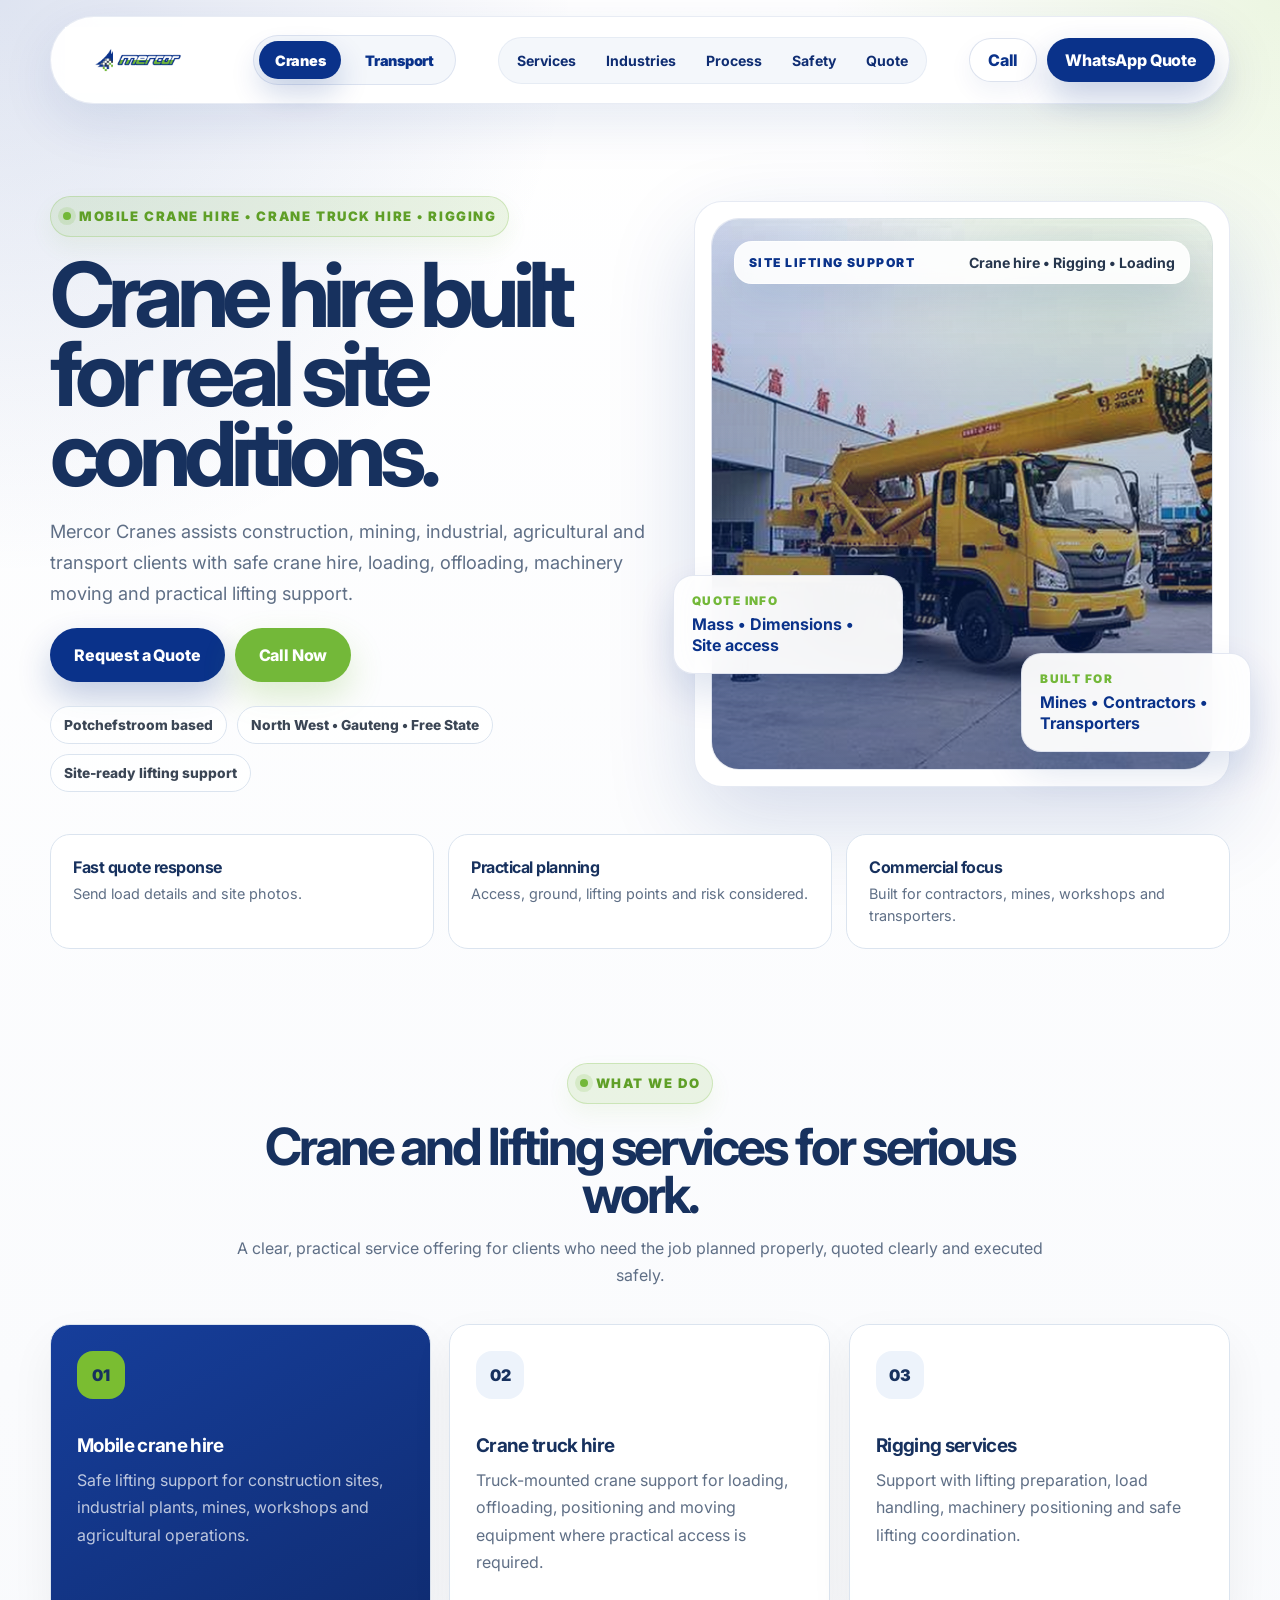
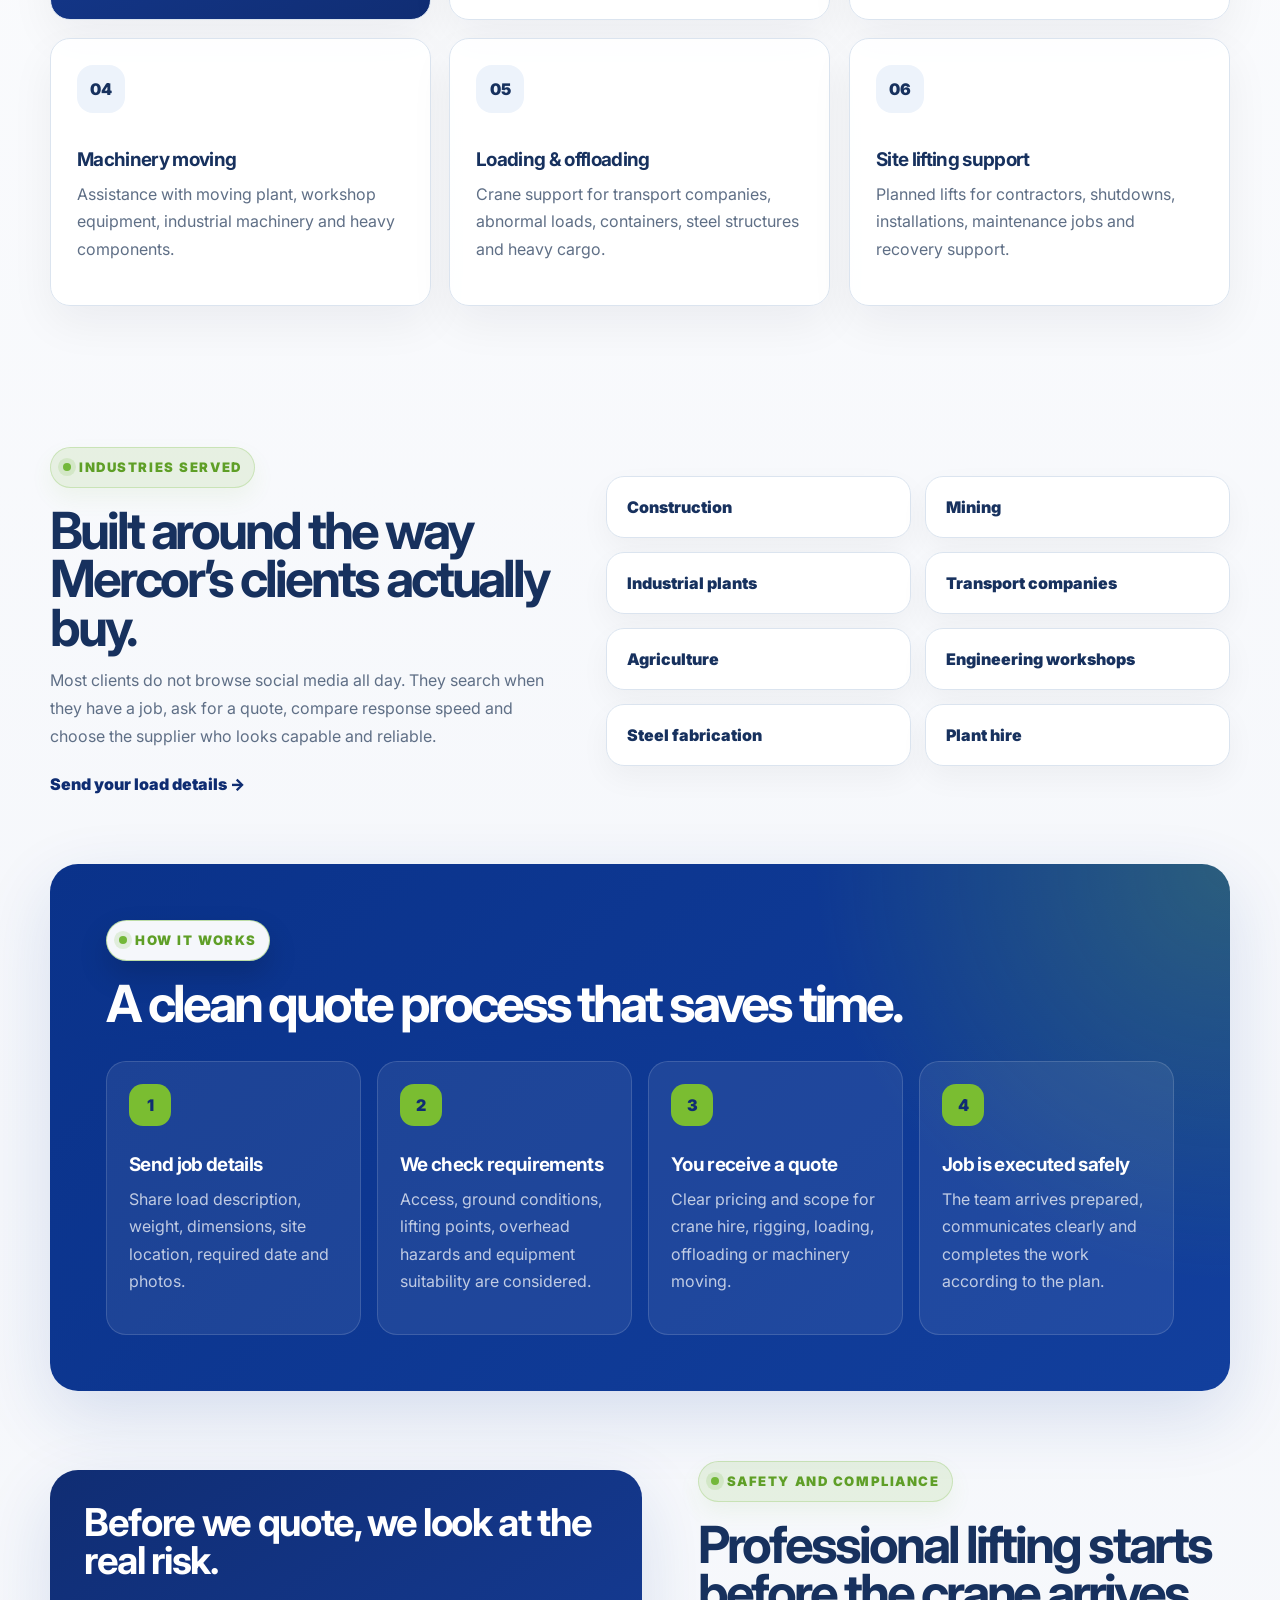
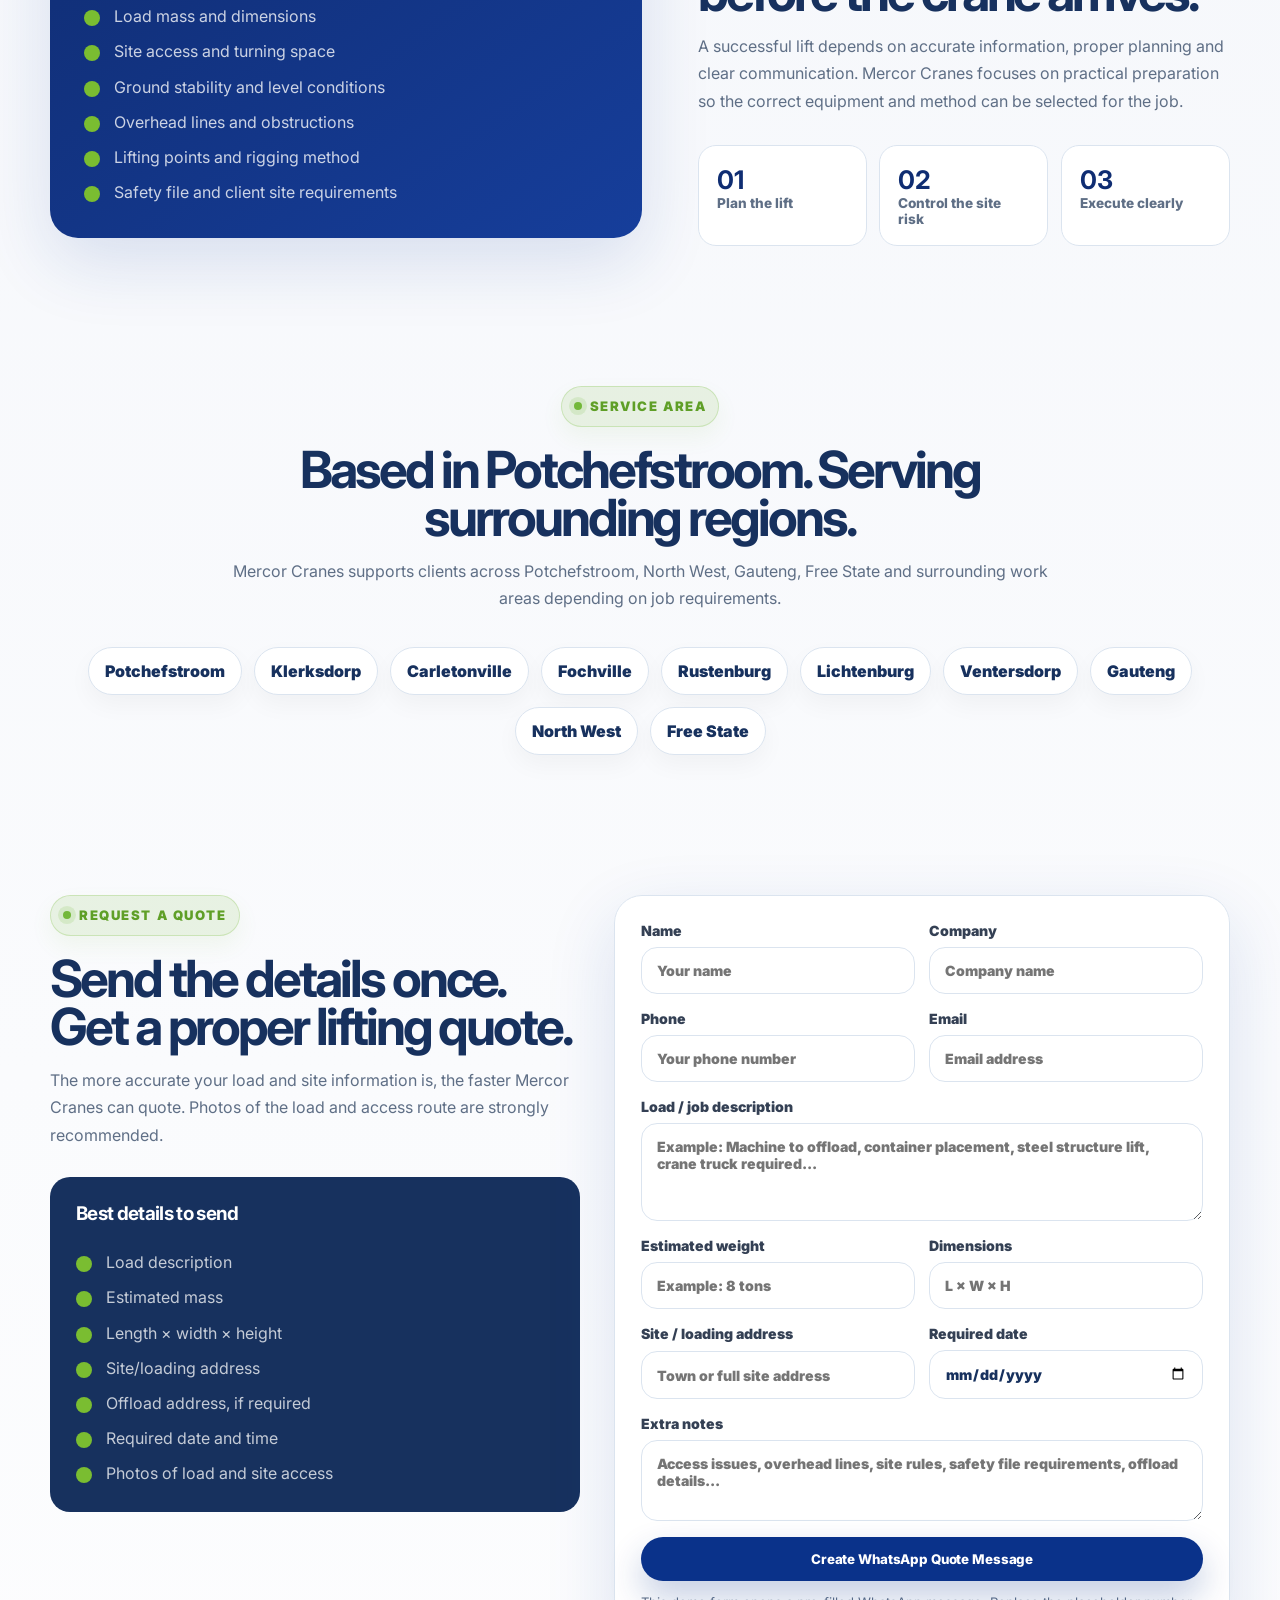
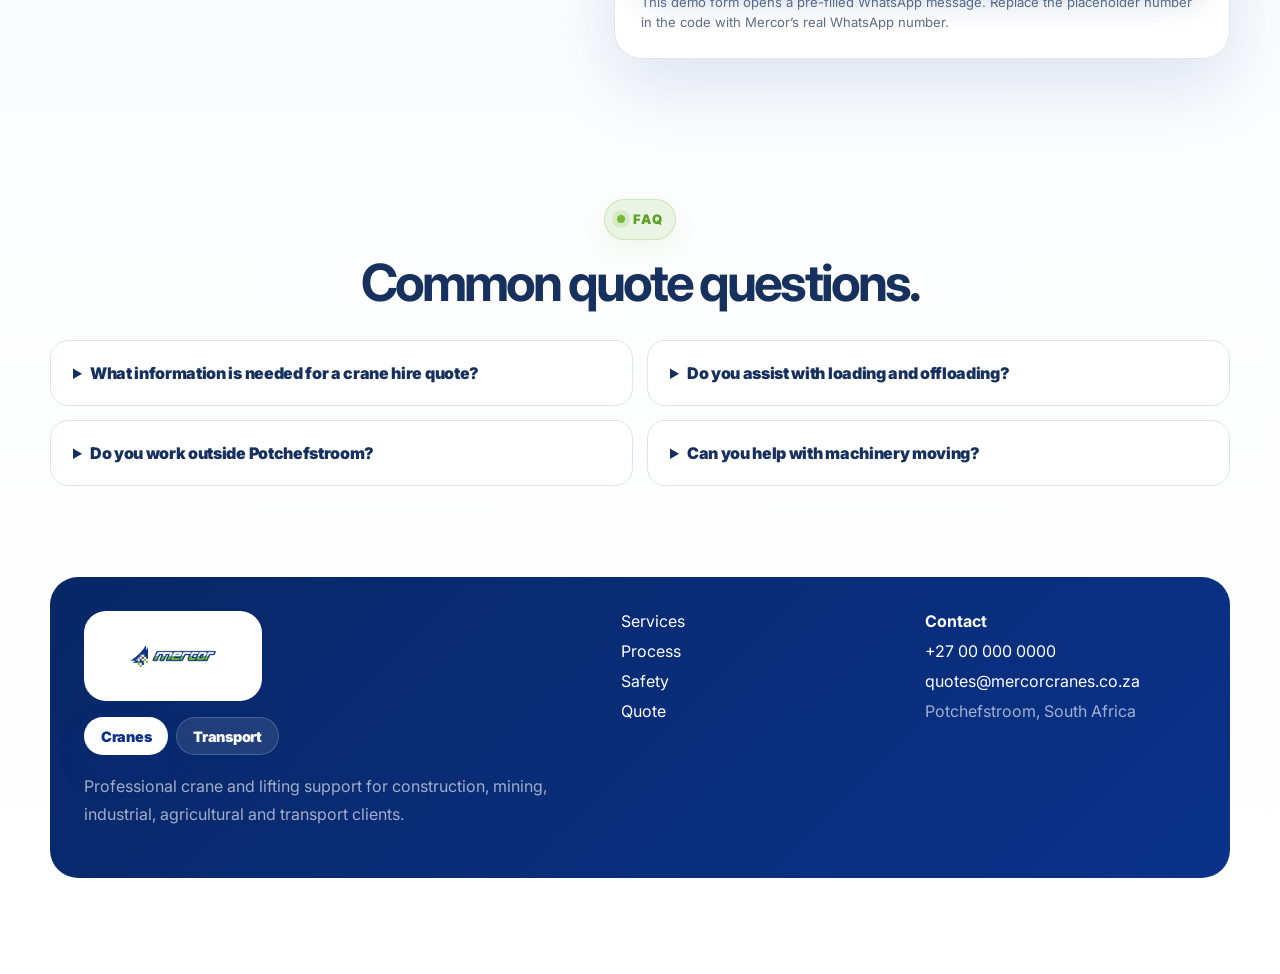
==== index.html @ 85a65c0a "Add files via upload" ====
<!DOCTYPE html>
<html lang="en">
<head>
  <meta charset="UTF-8" />
  <meta name="viewport" content="width=device-width, initial-scale=1.0" />
  <title>Mercor Cranes | Crane Hire, Crane Truck Hire & Rigging Services</title>
  <meta name="description" content="Mercor Cranes provides mobile crane hire, crane truck hire, rigging, loading, offloading and machinery moving services for construction, mining, industrial, agricultural and transport clients." />
  <meta name="keywords" content="Mercor Cranes, crane hire Potchefstroom, mobile crane hire, crane truck hire, rigging services, machinery moving, loading and offloading, North West crane hire" />
  <meta name="author" content="Mercor Cranes" />
  <meta property="og:title" content="Mercor Cranes | Safe Crane Hire & Rigging Services" />
  <meta property="og:description" content="Crane hire, crane truck hire, rigging, machinery moving, loading and offloading for construction, mining, industrial and transport clients." />
  <meta property="og:type" content="website" />
  <meta property="og:image" content="mercor-logo.jpg" />
  <meta name="theme-color" content="#0a328a" />
  <link rel="preconnect" href="https://fonts.googleapis.com">
  <link rel="preconnect" href="https://fonts.gstatic.com" crossorigin>
  <link href="https://fonts.googleapis.com/css2?family=Inter:wght@400;500;600;700;800;900&display=swap" rel="stylesheet">
  <link rel="stylesheet" href="styles.css" />

  <script type="application/ld+json">
  {
    "@context": "https://schema.org",
    "@type": "LocalBusiness",
    "name": "Mercor Cranes",
    "description": "Mobile crane hire, crane truck hire, rigging, machinery moving, loading and offloading services.",
    "areaServed": ["Potchefstroom", "North West", "Gauteng", "Free State", "South Africa"],
    "telephone": "+27 00 000 0000",
    "address": {
      "@type": "PostalAddress",
      "addressLocality": "Potchefstroom",
      "addressRegion": "North West",
      "addressCountry": "ZA"
    },
    "url": "https://www.example.com",
    "sameAs": [
      "https://www.facebook.com/mercorcranes"
    ],
    "serviceType": [
      "Crane Hire",
      "Crane Truck Hire",
      "Rigging Services",
      "Machinery Moving",
      "Loading and Offloading"
    ]
  }
  </script>
</head>
<body class="page-cranes">
  <div class="site-shell">
    <header class="topbar" id="top">
      <a class="brand" href="index.html" aria-label="Mercor home">
        <span class="brand-logo-wrap">
          <img class="brand-logo" src="mercor-logo.jpg" alt="Mercor logo" />
        </span>
      </a>

      <div class="brand-switch" aria-label="Mercor division selector">
        <a class="brand-tab active" href="index.html">Cranes</a>
        <a class="brand-tab" href="transport.html">Transport</a>
      </div>

      <button class="nav-toggle" id="navToggle" aria-label="Open menu" aria-expanded="false">
        <span></span><span></span><span></span>
      </button>

      <nav class="nav" id="mainNav">
        <a href="#services">Services</a>
        <a href="#industries">Industries</a>
        <a href="#process">Process</a>
        <a href="#safety">Safety</a>
        <a href="#quote">Quote</a>
      </nav>

      <div class="top-actions">
        <a class="ghost-btn" href="tel:+27000000000">Call</a>
        <a class="primary-btn" href="https://wa.me/27000000000?text=Good%20day%20Mercor%20Cranes%2C%20I%20need%20a%20quote." target="_blank" rel="noopener">WhatsApp Quote</a>
      </div>
    </header>

    <main>
      <section class="hero section-grid">
        <div class="hero-copy reveal">
          <p class="eyebrow">Mobile crane hire • Crane truck hire • Rigging</p>
          <h1>Crane hire built for real site conditions.</h1>
          <p class="hero-text">
            Mercor Cranes assists construction, mining, industrial, agricultural and transport clients with safe crane hire, loading, offloading, machinery moving and practical lifting support.
          </p>
          <div class="hero-actions">
            <a class="primary-btn large" href="#quote">Request a Quote</a>
            <a class="secondary-btn large" href="tel:+27000000000">Call Now</a>
          </div>
          <div class="hero-proof">
            <span>Potchefstroom based</span>
            <span>North West • Gauteng • Free State</span>
            <span>Site-ready lifting support</span>
          </div>
        </div>

        <div class="hero-visual hero-media reveal" aria-label="Mercor Cranes mobile crane working on site">
          <div class="hero-photo-card">
            <div class="photo-header">
              <span>Site lifting support</span>
              <strong>Crane hire • Rigging • Loading</strong>
            </div>
            <img class="hero-site-image" src="assets/hero-truck-mounted-crane.png" alt="Truck mounted crane working on site" />
          </div>

          <div class="media-stat media-stat-top">
            <span>Quote info</span>
            <strong>Mass • Dimensions • Site access</strong>
          </div>

          <div class="media-stat media-stat-bottom">
            <span>Built for</span>
            <strong>Mines • Contractors • Transporters</strong>
          </div>
        </div>
      </section>

      <section class="trust-strip reveal" aria-label="Key benefits">
        <div>
          <strong>Fast quote response</strong>
          <span>Send load details and site photos.</span>
        </div>
        <div>
          <strong>Practical planning</strong>
          <span>Access, ground, lifting points and risk considered.</span>
        </div>
        <div>
          <strong>Commercial focus</strong>
          <span>Built for contractors, mines, workshops and transporters.</span>
        </div>
      </section>

      <section class="section reveal" id="services">
        <div class="section-heading">
          <p class="eyebrow">What we do</p>
          <h2>Crane and lifting services for serious work.</h2>
          <p>
            A clear, practical service offering for clients who need the job planned properly, quoted clearly and executed safely.
          </p>
        </div>

        <div class="cards service-cards">
          <article class="card featured-card">
            <span class="card-icon">01</span>
            <h3>Mobile crane hire</h3>
            <p>Safe lifting support for construction sites, industrial plants, mines, workshops and agricultural operations.</p>
          </article>
          <article class="card">
            <span class="card-icon">02</span>
            <h3>Crane truck hire</h3>
            <p>Truck-mounted crane support for loading, offloading, positioning and moving equipment where practical access is required.</p>
          </article>
          <article class="card">
            <span class="card-icon">03</span>
            <h3>Rigging services</h3>
            <p>Support with lifting preparation, load handling, machinery positioning and safe lifting coordination.</p>
          </article>
          <article class="card">
            <span class="card-icon">04</span>
            <h3>Machinery moving</h3>
            <p>Assistance with moving plant, workshop equipment, industrial machinery and heavy components.</p>
          </article>
          <article class="card">
            <span class="card-icon">05</span>
            <h3>Loading & offloading</h3>
            <p>Crane support for transport companies, abnormal loads, containers, steel structures and heavy cargo.</p>
          </article>
          <article class="card">
            <span class="card-icon">06</span>
            <h3>Site lifting support</h3>
            <p>Planned lifts for contractors, shutdowns, installations, maintenance jobs and recovery support.</p>
          </article>
        </div>
      </section>

      <section class="section split-section reveal" id="industries">
        <div>
          <p class="eyebrow">Industries served</p>
          <h2>Built around the way Mercor’s clients actually buy.</h2>
          <p>
            Most clients do not browse social media all day. They search when they have a job, ask for a quote, compare response speed and choose the supplier who looks capable and reliable.
          </p>
          <a class="text-link" href="#quote">Send your load details →</a>
        </div>

        <div class="industry-grid">
          <div>Construction</div>
          <div>Mining</div>
          <div>Industrial plants</div>
          <div>Transport companies</div>
          <div>Agriculture</div>
          <div>Engineering workshops</div>
          <div>Steel fabrication</div>
          <div>Plant hire</div>
        </div>
      </section>

      <section class="section dark-panel reveal" id="process">
        <div class="section-heading left">
          <p class="eyebrow">How it works</p>
          <h2>A clean quote process that saves time.</h2>
        </div>
        <div class="process-grid">
          <div class="process-step">
            <span>1</span>
            <h3>Send job details</h3>
            <p>Share load description, weight, dimensions, site location, required date and photos.</p>
          </div>
          <div class="process-step">
            <span>2</span>
            <h3>We check requirements</h3>
            <p>Access, ground conditions, lifting points, overhead hazards and equipment suitability are considered.</p>
          </div>
          <div class="process-step">
            <span>3</span>
            <h3>You receive a quote</h3>
            <p>Clear pricing and scope for crane hire, rigging, loading, offloading or machinery moving.</p>
          </div>
          <div class="process-step">
            <span>4</span>
            <h3>Job is executed safely</h3>
            <p>The team arrives prepared, communicates clearly and completes the work according to the plan.</p>
          </div>
        </div>
      </section>

      <section class="section split-section reverse reveal" id="safety">
        <div class="safety-card">
          <h3>Before we quote, we look at the real risk.</h3>
          <ul>
            <li>Load mass and dimensions</li>
            <li>Site access and turning space</li>
            <li>Ground stability and level conditions</li>
            <li>Overhead lines and obstructions</li>
            <li>Lifting points and rigging method</li>
            <li>Safety file and client site requirements</li>
          </ul>
        </div>
        <div>
          <p class="eyebrow">Safety and compliance</p>
          <h2>Professional lifting starts before the crane arrives.</h2>
          <p>
            A successful lift depends on accurate information, proper planning and clear communication. Mercor Cranes focuses on practical preparation so the correct equipment and method can be selected for the job.
          </p>
          <div class="mini-stats">
            <div><strong>01</strong><span>Plan the lift</span></div>
            <div><strong>02</strong><span>Control the site risk</span></div>
            <div><strong>03</strong><span>Execute clearly</span></div>
          </div>
        </div>
      </section>

      <section class="section service-area-section reveal">
        <div class="section-heading">
          <p class="eyebrow">Service area</p>
          <h2>Based in Potchefstroom. Serving surrounding regions.</h2>
          <p>
            Mercor Cranes supports clients across Potchefstroom, North West, Gauteng, Free State and surrounding work areas depending on job requirements.
          </p>
        </div>
        <div class="area-tags">
          <span>Potchefstroom</span>
          <span>Klerksdorp</span>
          <span>Carletonville</span>
          <span>Fochville</span>
          <span>Rustenburg</span>
          <span>Lichtenburg</span>
          <span>Ventersdorp</span>
          <span>Gauteng</span>
          <span>North West</span>
          <span>Free State</span>
        </div>
      </section>

      <section class="section quote-section reveal" id="quote">
        <div class="quote-copy">
          <p class="eyebrow">Request a quote</p>
          <h2>Send the details once. Get a proper lifting quote.</h2>
          <p>
            The more accurate your load and site information is, the faster Mercor Cranes can quote. Photos of the load and access route are strongly recommended.
          </p>
          <div class="quote-checklist">
            <h3>Best details to send</h3>
            <ul>
              <li>Load description</li>
              <li>Estimated mass</li>
              <li>Length × width × height</li>
              <li>Site/loading address</li>
              <li>Offload address, if required</li>
              <li>Required date and time</li>
              <li>Photos of load and site access</li>
            </ul>
          </div>
        </div>

        <form class="quote-form" id="quoteForm">
          <input type="hidden" name="serviceContext" value="crane/lifting" />
          <div class="form-row">
            <label>
              Name
              <input type="text" name="name" placeholder="Your name" required />
            </label>
            <label>
              Company
              <input type="text" name="company" placeholder="Company name" />
            </label>
          </div>
          <div class="form-row">
            <label>
              Phone
              <input type="tel" name="phone" placeholder="Your phone number" required />
            </label>
            <label>
              Email
              <input type="email" name="email" placeholder="Email address" />
            </label>
          </div>
          <label>
            Load / job description
            <textarea name="load" rows="4" placeholder="Example: Machine to offload, container placement, steel structure lift, crane truck required..." required></textarea>
          </label>
          <div class="form-row">
            <label>
              Estimated weight
              <input type="text" name="weight" placeholder="Example: 8 tons" />
            </label>
            <label>
              Dimensions
              <input type="text" name="dimensions" placeholder="L × W × H" />
            </label>
          </div>
          <div class="form-row">
            <label>
              Site / loading address
              <input type="text" name="site" placeholder="Town or full site address" required />
            </label>
            <label>
              Required date
              <input type="date" name="date" />
            </label>
          </div>
          <label>
            Extra notes
            <textarea name="notes" rows="3" placeholder="Access issues, overhead lines, site rules, safety file requirements, offload details..."></textarea>
          </label>
          <button class="primary-btn full" type="submit">Create WhatsApp Quote Message</button>
          <p class="form-note">This demo form opens a pre-filled WhatsApp message. Replace the placeholder number in the code with Mercor’s real WhatsApp number.</p>
        </form>
      </section>

      <section class="section faq-section reveal">
        <div class="section-heading">
          <p class="eyebrow">FAQ</p>
          <h2>Common quote questions.</h2>
        </div>
        <div class="faq-grid">
          <details>
            <summary>What information is needed for a crane hire quote?</summary>
            <p>Load description, weight, dimensions, site location, required date, photos, access information and any safety file requirements.</p>
          </details>
          <details>
            <summary>Do you assist with loading and offloading?</summary>
            <p>Yes. Mercor Cranes can assist with loading, offloading and positioning depending on the load, location and site conditions.</p>
          </details>
          <details>
            <summary>Do you work outside Potchefstroom?</summary>
            <p>Yes. Work areas include Potchefstroom, North West, Gauteng, Free State and surrounding regions depending on job requirements.</p>
          </details>
          <details>
            <summary>Can you help with machinery moving?</summary>
            <p>Yes. Send the machinery type, mass, dimensions, photos and site access details so the correct lifting approach can be checked.</p>
          </details>
        </div>
      </section>
    </main>

    <footer class="footer reveal">
      <div>
        <a class="brand footer-brand" href="index.html">
          <span class="brand-logo-wrap footer-logo-wrap">
            <img class="brand-logo" src="mercor-logo.jpg" alt="Mercor logo" />
          </span>
        </a>
        <div class="footer-division-tabs">
          <a class="brand-tab active" href="index.html">Cranes</a>
          <a class="brand-tab" href="transport.html">Transport</a>
        </div>
        <p>Professional crane and lifting support for construction, mining, industrial, agricultural and transport clients.</p>
      </div>
      <div class="footer-links">
        <a href="#services">Services</a>
        <a href="#process">Process</a>
        <a href="#safety">Safety</a>
        <a href="#quote">Quote</a>
      </div>
      <div class="footer-contact">
        <strong>Contact</strong>
        <a href="tel:+27000000000">+27 00 000 0000</a>
        <a href="mailto:quotes@mercorcranes.co.za">quotes@mercorcranes.co.za</a>
        <span>Potchefstroom, South Africa</span>
      </div>
    </footer>

    <div class="sticky-cta">
      <a href="tel:+27000000000">Call</a>
      <a href="#quote">Quote</a>
      <a href="https://wa.me/27000000000?text=Good%20day%20Mercor%20Cranes%2C%20I%20need%20a%20quote." target="_blank" rel="noopener">WhatsApp</a>
    </div>
  </div>

  <script src="script.js"></script>
</body>
</html>
---- styles.css ----
:root {
  --bg: #f5f7fb;
  --panel: #ffffff;
  --ink: #17315e;
  --muted: #5f6f86;
  --line: #dbe4ef;
  --brand: #163e9b;
  --brand-dark: #0f2d72;
  --accent: #7abd31;
  --navy: #102d73;
  --navy-2: #163e9b;
  --soft: #edf3fb;
  --success: #7abd31;
  --shadow: 0 24px 70px rgba(20, 61, 153, 0.14);
  --radius-xl: 28px;
  --radius-lg: 20px;
  --radius-md: 14px;
  --max: 1180px;
}

* {
  box-sizing: border-box;
}

html {
  scroll-behavior: smooth;
}

body {
  margin: 0;
  font-family: "Inter", system-ui, -apple-system, BlinkMacSystemFont, "Segoe UI", sans-serif;
  background:
    radial-gradient(circle at top left, rgba(22, 62, 155, 0.14), transparent 36rem),
    radial-gradient(circle at top right, rgba(122, 189, 49, 0.14), transparent 28rem),
    linear-gradient(180deg, #ffffff 0%, var(--bg) 48%, #ffffff 100%);
  color: var(--ink);
}

a {
  color: inherit;
  text-decoration: none;
}

img,
svg {
  display: block;
  max-width: 100%;
}

.site-shell {
  width: min(100%, 1540px);
  margin: 0 auto;
  overflow: hidden;
}

.topbar {
  position: sticky;
  top: 16px;
  z-index: 100;
  width: min(calc(100% - 32px), var(--max));
  margin: 16px auto 0;
  display: flex;
  align-items: center;
  justify-content: space-between;
  gap: 20px;
  padding: 12px;
  border: 1px solid rgba(217, 224, 232, 0.9);
  border-radius: 999px;
  background: #ffffff;
  backdrop-filter: blur(18px);
  box-shadow: 0 12px 40px rgba(20, 61, 153, 0.10);
}

.brand {
  display: inline-flex;
  align-items: center;
  gap: 12px;
  min-width: max-content;
}

.brand-logo-wrap {
  display: grid;
  place-items: center;
  width: 118px;
  height: 56px;
  padding: 8px 12px;
  border-radius: 16px;
  background: #ffffff;
  box-shadow: none;
  border: 1px solid #ffffff;
}

.brand-logo {
  width: 100%;
  height: auto;
  object-fit: contain;
}

.brand-copy {
  display: grid;
}

.brand strong {
  display: block;
  font-size: 0.98rem;
  letter-spacing: -0.03em;
}

.brand small {
  display: block;
  margin-top: 2px;
  color: var(--muted);
  font-size: 0.72rem;
  font-weight: 600;
}


.hero-logo-plaque {
  position: absolute;
  right: 24px;
  top: 24px;
  display: grid;
  place-items: center;
  width: 180px;
  padding: 14px;
  border-radius: 22px;
  background: #ffffff;
  box-shadow: none;
  border: 1px solid #ffffff;
  z-index: 3;
}

.hero-logo-plaque img {
  width: 100%;
  height: auto;
  object-fit: contain;
}

.footer-logo-wrap {
  width: 150px;
  height: 72px;
}

.nav {
  display: flex;
  align-items: center;
  gap: 4px;
  padding: 5px;
  border-radius: 999px;
  background: rgba(237, 243, 251, 0.95);
}

.nav a {
  padding: 10px 13px;
  border-radius: 999px;
  color: var(--brand-dark);
  font-size: 0.88rem;
  font-weight: 700;
}

.nav a:hover {
  background: white;
  color: var(--ink);
}

.top-actions,
.hero-actions {
  display: flex;
  align-items: center;
  gap: 10px;
}

.primary-btn,
.secondary-btn,
.ghost-btn {
  display: inline-flex;
  align-items: center;
  justify-content: center;
  min-height: 44px;
  padding: 0 18px;
  border: 0;
  border-radius: 999px;
  cursor: pointer;
  font-family: inherit;
  font-weight: 800;
  transition: transform 0.2s ease, box-shadow 0.2s ease, background 0.2s ease;
}

.primary-btn {
  background: linear-gradient(135deg, #ffd45a, var(--brand));
  color: var(--ink);
  box-shadow: 0 14px 30px rgba(245, 179, 1, 0.32);
}

.primary-btn:hover,
.secondary-btn:hover,
.ghost-btn:hover {
  transform: translateY(-2px);
}

.secondary-btn {
  background: linear-gradient(135deg, var(--accent), #6aa92a);
  color: white;
}

.ghost-btn {
  background: white;
  color: var(--brand-dark);
  border: 1px solid rgba(22, 62, 155, 0.14);
}

.large {
  min-height: 54px;
  padding: 0 24px;
}

.full {
  width: 100%;
}

.nav-toggle {
  display: none;
  width: 46px;
  height: 46px;
  border: 0;
  border-radius: 15px;
  background: var(--soft);
  cursor: pointer;
}

.nav-toggle span {
  display: block;
  width: 20px;
  height: 2px;
  margin: 4px auto;
  border-radius: 2px;
  background: var(--ink);
}

.section,
.section-grid {
  width: min(calc(100% - 32px), var(--max));
  margin: 0 auto;
}

.hero {
  display: grid;
  grid-template-columns: minmax(0, 1fr) minmax(360px, 0.9fr);
  gap: 48px;
  align-items: center;
  padding: 92px 0 42px;
}

.eyebrow {
  margin: 0 0 14px;
  color: var(--brand-dark);
  font-size: 0.82rem;
  font-weight: 900;
  letter-spacing: 0.12em;
  text-transform: uppercase;
}

h1,
h2,
h3,
p {
  margin-top: 0;
}

h1 {
  max-width: 770px;
  margin-bottom: 22px;
  font-size: clamp(3rem, 7vw, 6.5rem);
  line-height: 0.89;
  letter-spacing: -0.075em;
}

h2 {
  margin-bottom: 16px;
  font-size: clamp(2rem, 4vw, 4.2rem);
  line-height: 0.95;
  letter-spacing: -0.06em;
}

h3 {
  margin-bottom: 10px;
  font-size: 1.18rem;
  line-height: 1.16;
  letter-spacing: -0.035em;
}

p {
  color: var(--muted);
  line-height: 1.72;
}

.hero-text {
  max-width: 640px;
  font-size: 1.14rem;
}

.hero-proof {
  display: flex;
  flex-wrap: wrap;
  gap: 10px;
  margin-top: 24px;
}

.hero-proof span {
  padding: 10px 13px;
  border: 1px solid var(--line);
  border-radius: 999px;
  background: rgba(255, 255, 255, 0.72);
  color: #3b4655;
  font-size: 0.86rem;
  font-weight: 800;
}

.hero-visual {
  position: relative;
  min-height: 560px;
  border: 1px solid rgba(217, 224, 232, 0.85);
  border-radius: var(--radius-xl);
  background:
    linear-gradient(145deg, rgba(16, 24, 32, 0.92), rgba(26, 38, 53, 0.98)),
    radial-gradient(circle at 80% 12%, rgba(245, 179, 1, 0.3), transparent 18rem);
  box-shadow: var(--shadow);
  overflow: hidden;
}

.hero-visual::before {
  content: "";
  position: absolute;
  inset: 0;
  background-image:
    linear-gradient(rgba(255, 255, 255, 0.045) 1px, transparent 1px),
    linear-gradient(90deg, rgba(255, 255, 255, 0.045) 1px, transparent 1px);
  background-size: 34px 34px;
  mask-image: linear-gradient(180deg, black 0%, transparent 80%);
}

.crane-scene {
  position: absolute;
  inset: 0;
}

.sun {
  position: absolute;
  right: 46px;
  top: 44px;
  width: 120px;
  height: 120px;
  border-radius: 50%;
  background: radial-gradient(circle, rgba(255,255,255,0.95), rgba(122, 189, 49, 0.14) 68%, transparent 69%);
  opacity: 0.92;
}

.crane-mast {
  position: absolute;
  left: 158px;
  bottom: 138px;
  width: 24px;
  height: 270px;
  border-radius: 12px;
  background: var(--accent);
  transform: skewX(-8deg);
  box-shadow: 0 0 50px rgba(122, 189, 49, 0.18);
}

.crane-boom {
  position: absolute;
  left: 174px;
  bottom: 390px;
  width: 330px;
  height: 22px;
  border-radius: 999px;
  background: linear-gradient(90deg, var(--accent), #c7e57a);
  transform: rotate(-26deg);
  transform-origin: left center;
}

.hook-line {
  position: absolute;
  left: 385px;
  bottom: 225px;
  width: 2px;
  height: 190px;
  background: rgba(255, 255, 255, 0.8);
}

.hook {
  position: absolute;
  left: 374px;
  bottom: 205px;
  width: 24px;
  height: 24px;
  border: 4px solid var(--accent);
  border-top: 0;
  border-radius: 0 0 16px 16px;
}

.load-box {
  position: absolute;
  left: 318px;
  bottom: 146px;
  display: grid;
  place-items: center;
  width: 132px;
  height: 62px;
  border-radius: 14px;
  background: rgba(255, 255, 255, 0.12);
  border: 1px solid rgba(255, 255, 255, 0.2);
  color: white;
  font-weight: 900;
  letter-spacing: 0.2em;
}

.truck-base {
  position: absolute;
  left: 84px;
  bottom: 94px;
  width: 280px;
  height: 54px;
  border-radius: 18px 18px 8px 8px;
  background: #eef2f6;
}

.truck-cab {
  position: absolute;
  left: 314px;
  bottom: 94px;
  width: 92px;
  height: 82px;
  border-radius: 24px 24px 10px 10px;
  background: var(--accent);
}

.wheel {
  position: absolute;
  bottom: 66px;
  width: 54px;
  height: 54px;
  border: 9px solid #0b1117;
  border-radius: 50%;
  background: #344054;
}

.wheel-one { left: 128px; }
.wheel-two { left: 304px; }

.ground-line {
  position: absolute;
  left: 38px;
  right: 38px;
  bottom: 62px;
  height: 1px;
  background: rgba(255, 255, 255, 0.16);
}

.metric-card {
  position: absolute;
  z-index: 2;
  width: 218px;
  padding: 18px;
  border: 1px solid rgba(255, 255, 255, 0.18);
  border-radius: 20px;
  background: rgba(255, 255, 255, 0.1);
  backdrop-filter: blur(14px);
  color: white;
}

.metric-card span {
  display: block;
  margin-bottom: 6px;
  color: rgba(255, 255, 255, 0.68);
  font-size: 0.78rem;
  font-weight: 800;
  text-transform: uppercase;
  letter-spacing: 0.12em;
}

.metric-card strong {
  font-size: 1.05rem;
}

.metric-one {
  left: 24px;
  top: 24px;
}

.metric-two {
  right: 24px;
  bottom: 24px;
}

.trust-strip {
  width: min(calc(100% - 32px), var(--max));
  margin: 0 auto 44px;
  display: grid;
  grid-template-columns: repeat(3, 1fr);
  gap: 14px;
}

.trust-strip div {
  padding: 22px;
  border: 1px solid var(--line);
  border-radius: var(--radius-lg);
  background: #ffffff;
}

.trust-strip strong,
.trust-strip span {
  display: block;
}

.trust-strip strong {
  margin-bottom: 6px;
  letter-spacing: -0.03em;
}

.trust-strip span {
  color: var(--muted);
  font-size: 0.9rem;
  line-height: 1.5;
}

.section {
  padding: 70px 0;
}

.section-heading {
  max-width: 820px;
  margin: 0 auto 34px;
  text-align: center;
}

.section-heading.left {
  margin-left: 0;
  text-align: left;
}

.cards {
  display: grid;
  grid-template-columns: repeat(3, 1fr);
  gap: 18px;
}

.card {
  min-height: 250px;
  padding: 26px;
  border: 1px solid var(--line);
  border-radius: var(--radius-lg);
  background: rgba(255, 255, 255, 0.88);
  box-shadow: 0 18px 45px rgba(16, 24, 32, 0.055);
}

.featured-card {
  background: linear-gradient(150deg, var(--brand), var(--navy));
  color: white;
}

.featured-card p {
  color: rgba(255, 255, 255, 0.72);
}

.card-icon {
  display: inline-flex;
  align-items: center;
  justify-content: center;
  width: 48px;
  height: 48px;
  margin-bottom: 36px;
  border-radius: 16px;
  background: var(--soft);
  color: var(--ink);
  font-weight: 900;
}

.featured-card .card-icon {
  background: var(--accent);
}

.split-section {
  display: grid;
  grid-template-columns: minmax(0, 0.8fr) minmax(0, 1fr);
  gap: 56px;
  align-items: center;
}

.reverse {
  grid-template-columns: minmax(0, 1fr) minmax(0, 0.9fr);
}

.text-link {
  display: inline-flex;
  margin-top: 8px;
  color: var(--brand-dark);
  font-weight: 900;
}

.industry-grid {
  display: grid;
  grid-template-columns: repeat(2, 1fr);
  gap: 14px;
}

.industry-grid div {
  padding: 20px;
  border: 1px solid var(--line);
  border-radius: 18px;
  background: white;
  font-weight: 900;
  box-shadow: 0 12px 30px rgba(16, 24, 32, 0.045);
}

.dark-panel {
  width: min(calc(100% - 32px), var(--max));
  padding: 56px;
  border-radius: var(--radius-xl);
  background:
    radial-gradient(circle at 100% 0%, rgba(122, 189, 49, 0.24), transparent 26rem),
    linear-gradient(135deg, var(--navy), var(--navy-2));
  color: white;
  box-shadow: var(--shadow);
}

.dark-panel p {
  color: rgba(255, 255, 255, 0.72);
}

.dark-panel .eyebrow {
  color: var(--mercor-green-dark);
  background: rgba(255, 255, 255, 0.96);
  border-color: rgba(115, 184, 57, 0.36);
  box-shadow: 0 14px 28px rgba(0, 0, 0, 0.14);
}

.process-grid {
  display: grid;
  grid-template-columns: repeat(4, 1fr);
  gap: 16px;
}

.process-step {
  padding: 22px;
  border: 1px solid rgba(255, 255, 255, 0.14);
  border-radius: 20px;
  background: rgba(255, 255, 255, 0.07);
}

.process-step span {
  display: grid;
  place-items: center;
  width: 42px;
  height: 42px;
  margin-bottom: 28px;
  border-radius: 14px;
  background: var(--accent);
  color: var(--navy);
  font-weight: 900;
}

.safety-card {
  padding: 34px;
  border-radius: var(--radius-xl);
  background: linear-gradient(145deg, var(--navy), var(--brand));
  color: white;
  box-shadow: var(--shadow);
}

.safety-card h3 {
  font-size: clamp(1.8rem, 3vw, 3rem);
  line-height: 0.98;
}

.safety-card ul,
.quote-checklist ul {
  display: grid;
  gap: 12px;
  margin: 26px 0 0;
  padding: 0;
  list-style: none;
}

.safety-card li,
.quote-checklist li {
  position: relative;
  padding-left: 30px;
  color: rgba(255, 255, 255, 0.78);
  line-height: 1.45;
}

.safety-card li::before,
.quote-checklist li::before {
  content: "";
  position: absolute;
  left: 0;
  top: 5px;
  width: 16px;
  height: 16px;
  border-radius: 50%;
  background: var(--accent);
}

.mini-stats {
  display: grid;
  grid-template-columns: repeat(3, 1fr);
  gap: 12px;
  margin-top: 30px;
}

.mini-stats div {
  padding: 18px;
  border: 1px solid var(--line);
  border-radius: 18px;
  background: white;
}

.mini-stats strong,
.mini-stats span {
  display: block;
}

.mini-stats strong {
  color: var(--brand-dark);
  font-size: 1.6rem;
}

.mini-stats span {
  color: var(--muted);
  font-weight: 800;
  font-size: 0.85rem;
}

.area-tags {
  display: flex;
  flex-wrap: wrap;
  justify-content: center;
  gap: 12px;
}

.area-tags span {
  padding: 13px 16px;
  border: 1px solid var(--line);
  border-radius: 999px;
  background: white;
  font-weight: 900;
  box-shadow: 0 10px 24px rgba(16, 24, 32, 0.04);
}

.quote-section {
  display: grid;
  grid-template-columns: minmax(0, 0.86fr) minmax(360px, 1fr);
  gap: 34px;
  align-items: start;
}

.quote-copy {
  position: sticky;
  top: 120px;
}

.quote-checklist {
  margin-top: 28px;
  padding: 26px;
  border-radius: var(--radius-lg);
  background: var(--ink);
  color: white;
}

.quote-checklist li {
  color: rgba(255, 255, 255, 0.75);
}

.quote-form {
  display: grid;
  gap: 16px;
  padding: 26px;
  border: 1px solid var(--line);
  border-radius: var(--radius-xl);
  background: rgba(255, 255, 255, 0.92);
  box-shadow: var(--shadow);
}

.form-row {
  display: grid;
  grid-template-columns: repeat(2, 1fr);
  gap: 14px;
}

label {
  display: grid;
  gap: 8px;
  color: #344054;
  font-size: 0.88rem;
  font-weight: 900;
}

input,
textarea {
  width: 100%;
  border: 1px solid var(--line);
  border-radius: 16px;
  padding: 14px 15px;
  background: white;
  color: var(--ink);
  font: inherit;
  outline: none;
}

input:focus,
textarea:focus {
  border-color: var(--brand);
  box-shadow: 0 0 0 4px rgba(22, 62, 155, 0.12);
}

textarea {
  resize: vertical;
}

.form-note {
  margin: -4px 0 0;
  font-size: 0.82rem;
  line-height: 1.5;
}

.faq-grid {
  display: grid;
  grid-template-columns: repeat(2, 1fr);
  gap: 14px;
}

details {
  padding: 22px;
  border: 1px solid var(--line);
  border-radius: 18px;
  background: white;
}

summary {
  cursor: pointer;
  font-weight: 900;
  letter-spacing: -0.02em;
}

details p {
  margin: 14px 0 0;
}

.footer {
  width: min(calc(100% - 32px), var(--max));
  margin: 20px auto 96px;
  display: grid;
  grid-template-columns: minmax(0, 1.3fr) 0.7fr 0.7fr;
  gap: 34px;
  padding: 34px;
  border-radius: var(--radius-xl);
  background: linear-gradient(145deg, var(--navy), var(--brand));
  color: white;
}

.footer p,
.footer small,
.footer span {
  color: rgba(255, 255, 255, 0.62);
}

.footer-links,
.footer-contact {
  display: grid;
  gap: 10px;
  align-content: start;
}

.footer a:hover {
  color: var(--brand);
}

.sticky-cta {
  position: fixed;
  left: 50%;
  bottom: 18px;
  z-index: 150;
  display: none;
  grid-template-columns: repeat(3, 1fr);
  width: min(calc(100% - 28px), 440px);
  overflow: hidden;
  border: 1px solid rgba(217, 224, 232, 0.9);
  border-radius: 999px;
  background: rgba(16, 45, 115, 0.95);
  backdrop-filter: blur(18px);
  transform: translateX(-50%);
  box-shadow: 0 18px 50px rgba(16, 24, 32, 0.24);
}

.sticky-cta a {
  padding: 15px 10px;
  color: white;
  font-size: 0.88rem;
  font-weight: 900;
  text-align: center;
}

.sticky-cta a + a {
  border-left: 1px solid rgba(255, 255, 255, 0.12);
}

@media (max-width: 1040px) {
  .top-actions {
    display: none;
  }

  .nav-toggle {
    display: block;
  }

  .nav {
    position: absolute;
    top: calc(100% + 10px);
    left: 0;
    right: 0;
    display: none;
    padding: 10px;
    border: 1px solid var(--line);
    border-radius: 24px;
    background: white;
    box-shadow: var(--shadow);
  }

  .nav.open {
    display: grid;
  }

  .nav a {
    padding: 14px 16px;
  }

  .hero,
  .split-section,
  .reverse,
  .quote-section {
    grid-template-columns: 1fr;
  }

  .hero-visual {
    min-height: 480px;
  }

  .cards,
  .process-grid {
    grid-template-columns: repeat(2, 1fr);
  }

  .quote-copy {
    position: static;
  }

  .footer {
    grid-template-columns: 1fr;
  }
}

@media (max-width: 720px) {
  .topbar {
    top: 10px;
    width: min(calc(100% - 20px), var(--max));
  }

  .brand small {
    display: none;
  }

  .hero {
    padding-top: 58px;
  }

  h1 {
    font-size: clamp(3rem, 15vw, 4.6rem);
  }

  .hero-actions,
  .form-row,
  .trust-strip,
  .cards,
  .process-grid,
  .mini-stats,
  .faq-grid {
    grid-template-columns: 1fr;
  }

  .hero-actions {
    display: grid;
  }

  .hero-visual {
    min-height: 400px;
  }

  .metric-card {
    width: auto;
    max-width: 200px;
  }

  .metric-one {
    top: 16px;
    left: 16px;
  }

  .metric-two {
    right: 16px;
    bottom: 16px;
  }

  .crane-mast {
    left: 88px;
    bottom: 118px;
    height: 210px;
  }

  .crane-boom {
    left: 104px;
    bottom: 320px;
    width: 250px;
  }

  .hook-line {
    left: 260px;
    bottom: 190px;
    height: 134px;
  }

  .hook {
    left: 249px;
    bottom: 172px;
  }

  .load-box {
    left: 207px;
    bottom: 116px;
    width: 112px;
  }

  .truck-base {
    left: 44px;
    bottom: 74px;
    width: 215px;
  }

  .truck-cab {
    left: 238px;
    bottom: 74px;
    width: 76px;
  }

  .wheel {
    bottom: 47px;
  }

  .wheel-one { left: 78px; }
  .wheel-two { left: 232px; }

  .section {
    padding: 52px 0;
  }

  .dark-panel {
    padding: 28px;
  }

  .quote-form,
  .safety-card,
  .footer {
    padding: 24px;
  }

  .sticky-cta {
    display: grid;
  }
}

.footer-brand {
  display: inline-flex;
  align-items: center;
  gap: 14px;
  padding: 14px 16px;
  border-radius: 22px;
  background: #ffffff;
}

.footer-brand .brand-copy strong {
  color: var(--brand-dark);
}

.footer-brand .brand-copy small {
  color: var(--muted);
  opacity: 1;
}

@media (max-width: 720px) {
  .brand-logo-wrap {
    width: 102px;
    height: 50px;
    padding: 7px 10px;
  }

  .hero-logo-plaque {
    right: 16px;
    top: 16px;
    width: 136px;
    padding: 10px;
  }
}


/* ===== Mercor v2 refinements: realistic hero, button colours, hover + scroll animation ===== */

:root {
  --mercor-blue: #0a328a;
  --mercor-blue-2: #163e9b;
  --mercor-green: #73b839;
  --mercor-green-dark: #5f9f27;
  --mercor-charcoal: #26364d;
}

/* Logo lockups */
.brand-logo-wrap {
  width: 126px;
  height: 58px;
  padding: 8px 12px;
  border-radius: 16px;
  background: #ffffff;
  border: 1px solid #ffffff;
  box-shadow: none;
}

.brand-logo {
  width: 100%;
  height: 100%;
  object-fit: contain;
}

.brand-copy strong {
  color: var(--mercor-blue);
  font-size: 1.02rem;
}

.topbar {
  background: #ffffff;
  border-color: rgba(10, 50, 138, 0.10);
}

.footer-brand {
  display: inline-flex;
  align-items: center;
  gap: 14px;
  width: max-content;
  padding: 14px 16px;
  border-radius: 22px;
  background: #ffffff;
}

.footer-logo-wrap {
  width: 150px;
  height: 72px;
}


.footer-brand .brand-copy small {
  color: var(--muted);
  opacity: 1;
}

/* Updated button system: clean solid colour, no gradients */
.primary-btn {
  background: var(--mercor-green);
  color: #ffffff;
  box-shadow: 0 16px 34px rgba(115, 184, 57, 0.26);
}

.primary-btn:hover {
  background: var(--mercor-green-dark);
  box-shadow: 0 20px 42px rgba(115, 184, 57, 0.34);
}

.secondary-btn {
  background: var(--mercor-blue);
  color: #ffffff;
  box-shadow: 0 16px 34px rgba(10, 50, 138, 0.20);
}

.secondary-btn:hover {
  background: var(--mercor-blue-2);
  box-shadow: 0 20px 42px rgba(10, 50, 138, 0.28);
}

.ghost-btn {
  background: #ffffff;
  color: var(--mercor-blue);
  border: 1px solid rgba(10, 50, 138, 0.16);
}

.ghost-btn:hover {
  background: #f3f7fd;
}

/* Cleaner, more realistic hero media panel */
.hero-visual.hero-media {
  position: relative;
  min-height: 560px;
  padding: 18px;
  border: 1px solid rgba(10, 50, 138, 0.10);
  border-radius: var(--radius-xl);
  background:
    radial-gradient(circle at 18% 10%, rgba(115, 184, 57, 0.10), transparent 18rem),
    linear-gradient(180deg, #ffffff 0%, #f3f7fd 100%);
  box-shadow: 0 28px 78px rgba(10, 50, 138, 0.14);
  overflow: visible;
}

.hero-visual.hero-media::before {
  content: "";
  position: absolute;
  inset: 18px;
  border-radius: 24px;
  background: linear-gradient(135deg, rgba(10, 50, 138, 0.07), transparent 48%);
  pointer-events: none;
}

.hero-photo-card {
  position: relative;
  height: 100%;
  min-height: 520px;
  overflow: hidden;
  border: 1px solid rgba(10, 50, 138, 0.10);
  border-radius: 26px;
  background: #ffffff;
  box-shadow: inset 0 1px 0 rgba(255, 255, 255, 0.9);
}

.photo-header {
  position: absolute;
  left: 22px;
  right: 22px;
  top: 22px;
  z-index: 3;
  display: flex;
  align-items: center;
  justify-content: space-between;
  gap: 12px;
  padding: 12px 14px;
  border: 1px solid rgba(10, 50, 138, 0.10);
  border-radius: 18px;
  background: rgba(255, 255, 255, 0.92);
  backdrop-filter: blur(16px);
}

.photo-header span {
  color: var(--mercor-blue);
  font-size: 0.76rem;
  font-weight: 900;
  letter-spacing: 0.12em;
  text-transform: uppercase;
}

.photo-header strong {
  color: var(--mercor-charcoal);
  font-size: 0.88rem;
}

.hero-site-image {
  position: absolute;
  inset: 58px 0 -8px;
  width: 100%;
  height: calc(100% - 38px);
  object-fit: cover;
  transform: scale(1.02);
  transition: transform 0.8s ease;
}

.hero-visual.hero-media:hover .hero-site-image {
  transform: scale(1.055);
}

.media-stat {
  position: absolute;
  z-index: 4;
  width: 230px;
  padding: 18px;
  border: 1px solid rgba(10, 50, 138, 0.11);
  border-radius: 20px;
  background: rgba(255, 255, 255, 0.95);
  backdrop-filter: blur(18px);
  box-shadow: 0 18px 42px rgba(10, 50, 138, 0.14);
  transition: transform 0.28s ease, box-shadow 0.28s ease;
}

.media-stat:hover {
  transform: translateY(-6px);
  box-shadow: 0 24px 58px rgba(10, 50, 138, 0.18);
}

.media-stat span {
  display: block;
  margin-bottom: 6px;
  color: var(--mercor-green);
  font-size: 0.74rem;
  font-weight: 900;
  letter-spacing: 0.12em;
  text-transform: uppercase;
}

.media-stat strong {
  color: var(--mercor-blue);
  font-size: 1rem;
  line-height: 1.28;
}

.media-stat-top {
  left: -18px;
  bottom: 92px;
}

.media-stat-bottom {
  right: -18px;
  bottom: 26px;
}

/* Hover polish */
.card,
.industry-grid div,
.area-tags span,
details,
.trust-strip div,
.mini-stats div,
.process-step,
.quote-form,
.safety-card {
  transition: transform 0.28s ease, box-shadow 0.28s ease, border-color 0.28s ease, background 0.28s ease;
}

.card:hover,
.industry-grid div:hover,
.area-tags span:hover,
details:hover,
.trust-strip div:hover,
.mini-stats div:hover {
  transform: translateY(-7px);
  border-color: rgba(10, 50, 138, 0.18);
  box-shadow: 0 20px 48px rgba(10, 50, 138, 0.10);
}

.process-step:hover {
  transform: translateY(-7px);
  background: rgba(255, 255, 255, 0.12);
  border-color: rgba(255, 255, 255, 0.24);
}

.safety-card:hover,
.quote-form:hover {
  transform: translateY(-4px);
}

.nav a {
  transition: background 0.22s ease, color 0.22s ease, transform 0.22s ease;
}

.nav a:hover {
  transform: translateY(-1px);
}

/* Scroll reveal animations */
.reveal {
  opacity: 0;
  transform: translateY(28px);
  transition: opacity 0.75s ease, transform 0.75s ease;
  will-change: opacity, transform;
}

.reveal.is-visible {
  opacity: 1;
  transform: translateY(0);
}

.cards .card,
.process-grid .process-step,
.industry-grid div,
.area-tags span,
.faq-grid details {
  transition-delay: calc(var(--stagger, 0) * 60ms);
}

@keyframes float-soft {
  0%, 100% { transform: translateY(0); }
  50% { transform: translateY(-8px); }
}

.media-stat-top {
  animation: float-soft 5.8s ease-in-out infinite;
}

.media-stat-bottom {
  animation: float-soft 6.6s ease-in-out infinite;
}

@media (prefers-reduced-motion: reduce) {
  *,
  *::before,
  *::after {
    animation: none !important;
    scroll-behavior: auto !important;
    transition-duration: 0.01ms !important;
  }

  .reveal {
    opacity: 1;
    transform: none;
  }
}

@media (max-width: 1040px) {
  .hero-visual.hero-media {
    min-height: 520px;
  }

  .hero-photo-card {
    min-height: 480px;
  }

  .media-stat-top {
    left: 20px;
    bottom: 92px;
  }

  .media-stat-bottom {
    right: 20px;
    bottom: 26px;
  }
}

@media (max-width: 720px) {
  .brand-logo-wrap {
    width: 104px;
    height: 50px;
    padding: 7px 10px;
  }

  .brand-copy strong {
    font-size: 0.98rem;
  }

  .hero-visual.hero-media {
    min-height: 430px;
    padding: 12px;
  }

  .hero-photo-card {
    min-height: 404px;
    border-radius: 22px;
  }

  .photo-header {
    left: 14px;
    right: 14px;
    top: 14px;
    align-items: flex-start;
    flex-direction: column;
    gap: 4px;
  }

  .photo-header strong {
    font-size: 0.78rem;
  }

  .hero-site-image {
    inset: 80px 0 -18px;
    height: calc(100% - 54px);
  }

  .media-stat {
    width: 190px;
    padding: 14px;
  }

  .media-stat-top {
    left: 14px;
    bottom: 74px;
  }

  .media-stat-bottom {
    right: 14px;
    bottom: 14px;
  }

  .footer-brand {
    width: 100%;
  }

  .footer-logo-wrap {
    width: 128px;
    height: 62px;
  }
}

/* ===== Mercor v3: stronger accents, stock photo system, varied scroll motion, cleaner header ===== */
:root {
  --mercor-blue: #0a328a;
  --mercor-blue-2: #123f9d;
  --mercor-green: #73b839;
  --mercor-green-dark: #5f9f27;
  --mercor-slate: #24364f;
  --mercor-light-green: rgba(115, 184, 57, 0.13);
}

.topbar {
  min-height: 78px;
  display: flex;
  align-items: center;
  padding: 10px 14px;
  background: rgba(255, 255, 255, 0.96);
  border: 1px solid rgba(10, 50, 138, 0.09);
  box-shadow: 0 18px 54px rgba(10, 50, 138, 0.10);
}

.brand {
  display: inline-flex;
  align-items: center;
  justify-content: flex-start;
  gap: 14px;
}

.brand-logo-wrap {
  display: flex;
  align-items: center;
  justify-content: center;
  flex: 0 0 auto;
  width: 146px;
  height: 66px;
  padding: 7px 10px;
  border-radius: 0;
  background: #ffffff;
  border-color: #ffffff;
}

.brand-copy {
  display: flex;
  align-items: center;
  justify-content: center;
  align-self: center;
  min-height: 66px;
}

.brand-wordmark {
  display: block;
  width: auto;
  height: 31px;
  object-fit: contain;
  transform: translateY(1px);
}

.brand small,
.footer-brand small {
  display: none !important;
}

.nav {
  gap: 2px;
  padding: 4px;
  background: #f4f7fb;
  border: 1px solid rgba(10, 50, 138, 0.06);
}

.nav a {
  position: relative;
  overflow: hidden;
  padding: 10px 14px;
}

.nav a::after {
  content: "";
  position: absolute;
  left: 14px;
  right: 14px;
  bottom: 7px;
  height: 2px;
  border-radius: 999px;
  background: var(--mercor-green);
  transform: scaleX(0);
  transform-origin: left;
  transition: transform 0.24s ease;
}

.nav a:hover::after {
  transform: scaleX(1);
}

.eyebrow {
  display: inline-flex;
  align-items: center;
  width: fit-content;
  gap: 8px;
  margin: 0 0 18px;
  padding: 8px 12px;
  border: 1px solid rgba(115, 184, 57, 0.26);
  border-radius: 999px;
  background: var(--mercor-light-green);
  color: var(--mercor-green-dark);
  box-shadow: 0 10px 22px rgba(115, 184, 57, 0.08);
}

.section-heading .eyebrow {
  margin-left: auto;
  margin-right: auto;
}

.section-heading.left .eyebrow,
.split-section > div .eyebrow,
.quote-copy .eyebrow {
  margin-left: 0;
  margin-right: 0;
}

.eyebrow::before {
  content: "";
  width: 8px;
  height: 8px;
  border-radius: 999px;
  background: var(--mercor-green);
  box-shadow: 0 0 0 5px rgba(115, 184, 57, 0.16);
}

.primary-btn,
.secondary-btn,
.ghost-btn {
  position: relative;
  overflow: hidden;
  isolation: isolate;
  letter-spacing: -0.01em;
  transition: transform 0.28s cubic-bezier(.2,.8,.2,1), box-shadow 0.28s ease, background 0.28s ease, color 0.28s ease, border-color 0.28s ease;
}

.primary-btn {
  background: var(--mercor-blue);
  color: #ffffff;
  box-shadow: 0 16px 34px rgba(10, 50, 138, 0.24);
}

.secondary-btn {
  background: var(--mercor-green);
  color: #ffffff;
  box-shadow: 0 16px 34px rgba(115, 184, 57, 0.24);
}

.ghost-btn {
  background: #ffffff;
  color: var(--mercor-blue);
  border: 1px solid rgba(10, 50, 138, 0.14);
  box-shadow: 0 10px 24px rgba(10, 50, 138, 0.06);
}

.primary-btn::after,
.secondary-btn::after,
.ghost-btn::after {
  content: "";
  position: absolute;
  inset: -42% auto -42% -60%;
  z-index: -1;
  width: 45%;
  background: linear-gradient(90deg, transparent, rgba(255, 255, 255, 0.42), transparent);
  transform: rotate(18deg);
  transition: left 0.55s ease;
}

.primary-btn:hover,
.secondary-btn:hover,
.ghost-btn:hover {
  transform: translateY(-4px) scale(1.025);
}

.primary-btn:hover {
  background: var(--mercor-blue-2);
  box-shadow: 0 24px 54px rgba(10, 50, 138, 0.30);
}

.secondary-btn:hover {
  background: var(--mercor-green-dark);
  box-shadow: 0 24px 54px rgba(115, 184, 57, 0.30);
}

.ghost-btn:hover {
  background: #f6f9fd;
  border-color: rgba(10, 50, 138, 0.25);
  box-shadow: 0 18px 40px rgba(10, 50, 138, 0.12);
}

.primary-btn:hover::after,
.secondary-btn:hover::after,
.ghost-btn:hover::after {
  left: 118%;
}

.primary-btn:active,
.secondary-btn:active,
.ghost-btn:active {
  transform: translateY(-1px) scale(0.99);
}

.hero-visual.hero-media {
  min-height: 585px;
  padding: 16px;
  background: #ffffff;
  border-color: rgba(10, 50, 138, 0.10);
  box-shadow: 0 34px 90px rgba(10, 50, 138, 0.16);
}

.hero-visual.hero-media::before {
  inset: 16px;
  border-radius: 26px;
  background:
    linear-gradient(180deg, rgba(10, 50, 138, 0.02), rgba(10, 50, 138, 0.16)),
    radial-gradient(circle at 80% 18%, rgba(115, 184, 57, 0.18), transparent 20rem);
  z-index: 2;
}

.hero-photo-card {
  min-height: 552px;
  border-radius: 28px;
  background: #ffffff;
  box-shadow: none;
}

.hero-site-image {
  inset: 0;
  width: 100%;
  height: 100%;
  object-fit: cover;
  object-position: center center;
  filter: saturate(0.96) contrast(1.02);
  transform: scale(1.01);
}

.hero-photo-card::after {
  content: "";
  position: absolute;
  inset: 0;
  z-index: 1;
  background:
    linear-gradient(180deg, rgba(255, 255, 255, 0.02) 0%, rgba(10, 50, 138, 0.48) 100%),
    linear-gradient(90deg, rgba(10, 50, 138, 0.12), transparent 48%);
  pointer-events: none;
}

.photo-header {
  z-index: 3;
  border-color: rgba(255, 255, 255, 0.62);
  background: rgba(255, 255, 255, 0.90);
  box-shadow: 0 16px 42px rgba(10, 50, 138, 0.14);
}

.media-stat {
  z-index: 5;
}

.media-stat-top {
  left: -22px;
  bottom: 112px;
}

.media-stat-bottom {
  right: -22px;
  bottom: 34px;
}

.stock-showcase {
  padding-top: 54px;
}

.stock-grid {
  display: grid;
  grid-template-columns: 0.9fr 1.2fr 0.9fr;
  gap: 18px;
  align-items: stretch;
}

.stock-card {
  position: relative;
  min-height: 370px;
  overflow: hidden;
  border-radius: 26px;
  border: 1px solid rgba(10, 50, 138, 0.10);
  background: #ffffff;
  box-shadow: 0 22px 58px rgba(10, 50, 138, 0.10);
  transition: transform 0.36s cubic-bezier(.2,.8,.2,1), box-shadow 0.36s ease, border-color 0.36s ease;
}

.stock-card-large {
  min-height: 430px;
}

.stock-card img {
  width: 100%;
  height: 100%;
  min-height: inherit;
  object-fit: cover;
  filter: saturate(0.92) contrast(1.02);
  transform: scale(1.015);
  transition: transform 0.9s ease, filter 0.36s ease;
}

.stock-card::after {
  content: "";
  position: absolute;
  inset: 0;
  background: linear-gradient(180deg, transparent 40%, rgba(6, 27, 74, 0.82) 100%);
  pointer-events: none;
}

.stock-card div {
  position: absolute;
  left: 18px;
  right: 18px;
  bottom: 18px;
  z-index: 2;
  padding: 18px;
  border: 1px solid rgba(255, 255, 255, 0.22);
  border-radius: 20px;
  background: rgba(255, 255, 255, 0.12);
  backdrop-filter: blur(14px);
}

.stock-card span {
  display: inline-flex;
  margin-bottom: 8px;
  padding: 7px 10px;
  border-radius: 999px;
  background: rgba(115, 184, 57, 0.92);
  color: #ffffff;
  font-size: 0.72rem;
  font-weight: 900;
  letter-spacing: 0.11em;
  text-transform: uppercase;
}

.stock-card strong {
  display: block;
  max-width: 360px;
  color: #ffffff;
  font-size: 1.15rem;
  line-height: 1.24;
  letter-spacing: -0.035em;
}

.stock-card:hover {
  transform: translateY(-10px);
  border-color: rgba(115, 184, 57, 0.38);
  box-shadow: 0 32px 76px rgba(10, 50, 138, 0.18);
}

.stock-card:hover img {
  transform: scale(1.08);
  filter: saturate(1.04) contrast(1.05);
}

.card,
.industry-grid div,
.area-tags span,
details,
.trust-strip div,
.mini-stats div,
.process-step,
.quote-form,
.safety-card,
.footer,
.dark-panel {
  will-change: transform, opacity;
}

.reveal,
.motion-item {
  opacity: 0;
  transform: translateY(32px);
  transition: opacity 0.82s ease, transform 0.82s cubic-bezier(.2,.8,.2,1);
}

.reveal-left,
.motion-left {
  transform: translateX(-46px);
}

.reveal-right,
.motion-right {
  transform: translateX(46px);
}

.reveal-up,
.motion-up {
  transform: translateY(36px);
}

.reveal-down,
.motion-down {
  transform: translateY(-28px);
}

.reveal.is-visible,
.motion-item.is-visible {
  opacity: 1;
  transform: translate(0, 0);
}

.cards .card,
.process-grid .process-step,
.industry-grid div,
.area-tags span,
.faq-grid details,
.stock-grid .stock-card,
.trust-strip div,
.mini-stats div {
  transition-delay: calc(var(--stagger, 0) * 70ms);
}

.card:hover,
.industry-grid div:hover,
.area-tags span:hover,
details:hover,
.trust-strip div:hover,
.mini-stats div:hover {
  transform: translateY(-9px) scale(1.01);
}

.dark-panel {
  background:
    radial-gradient(circle at 100% 0%, rgba(115, 184, 57, 0.28), transparent 26rem),
    linear-gradient(135deg, var(--mercor-blue), var(--mercor-blue-2));
}

.footer {
  background: linear-gradient(135deg, #082766, var(--mercor-blue));
}

.footer-brand {
  align-items: center;
  padding: 12px 16px;
}


@media (max-width: 1040px) {
  .stock-grid {
    grid-template-columns: 1fr;
  }

  .stock-card,
  .stock-card-large {
    min-height: 360px;
  }

  .hero-visual.hero-media {
    min-height: 520px;
  }

  .hero-photo-card {
    min-height: 488px;
  }
}

@media (max-width: 720px) {
  .topbar {
    border-radius: 26px;
  }

  .brand {
    gap: 8px;
    align-items: center;
  }

  .brand-logo-wrap {
    width: 116px;
    height: 54px;
    padding: 6px 8px;
  }

  .brand-copy {
    min-height: 54px;
  }

  .brand-wordmark {
    height: 24px;
    transform: translateY(1px);
  }

  .hero-visual.hero-media {
    min-height: 430px;
    padding: 12px;
  }

  .hero-photo-card {
    min-height: 404px;
  }

  .hero-site-image {
    inset: 0;
    height: 100%;
  }

  .media-stat-top {
    left: 14px;
    bottom: 80px;
  }

  .media-stat-bottom {
    right: 14px;
    bottom: 14px;
  }

  .stock-card,
  .stock-card-large {
    min-height: 320px;
  }

  .footer-brand {
    width: fit-content;
  }
}

/* Make the "How it works" eyebrow visible on the blue process section while keeping the same green badge style */
.dark-panel .section-heading.left .eyebrow {
  position: relative;
  z-index: 3;
  border-color: rgba(115, 184, 57, 0.44);
  background: rgba(255, 255, 255, 0.96);
  color: var(--mercor-green-dark);
  box-shadow: 0 14px 30px rgba(0, 0, 0, 0.16);
}

.dark-panel .section-heading.left .eyebrow::before {
  background: var(--mercor-green);
  box-shadow: 0 0 0 5px rgba(115, 184, 57, 0.16);
}


/* Division switcher beside logo */
.brand-switch {
  display: inline-flex;
  align-items: center;
  gap: 8px;
  padding: 5px;
  border: 1px solid rgba(10, 50, 138, 0.10);
  border-radius: 999px;
  background: #f4f7fb;
}

.brand-tab {
  display: inline-flex;
  align-items: center;
  justify-content: center;
  min-height: 38px;
  padding: 0 16px;
  border-radius: 999px;
  color: var(--mercor-blue);
  font-size: 0.9rem;
  font-weight: 900;
  letter-spacing: -0.02em;
  transition: transform 0.22s ease, background 0.22s ease, color 0.22s ease, box-shadow 0.22s ease;
}

.brand-tab:hover {
  transform: translateY(-2px);
  background: #ffffff;
  box-shadow: 0 12px 24px rgba(10, 50, 138, 0.10);
}

.brand-tab.active {
  background: var(--mercor-blue);
  color: #ffffff;
  box-shadow: 0 14px 30px rgba(10, 50, 138, 0.20);
}

.footer-division-tabs {
  display: flex;
  flex-wrap: wrap;
  gap: 8px;
  margin: 16px 0 18px;
}

.footer-division-tabs .brand-tab {
  border: 1px solid rgba(255, 255, 255, 0.18);
  background: rgba(255, 255, 255, 0.10);
  color: #ffffff;
}

.footer-division-tabs .brand-tab.active,
.footer-division-tabs .brand-tab:hover {
  background: #ffffff;
  color: var(--mercor-blue);
}

.transport-hero .hero-site-image {
  object-fit: cover;
  object-position: center;
  filter: none;
}

.page-transport .hero-photo-card::after {
  background:
    linear-gradient(180deg, rgba(255, 255, 255, 0.01) 0%, rgba(10, 50, 138, 0.18) 100%),
    linear-gradient(90deg, rgba(10, 50, 138, 0.08), transparent 54%);
}

.page-transport .featured-card {
  background: linear-gradient(150deg, var(--mercor-blue), #102d73);
}

.page-transport .primary-btn {
  background: var(--mercor-blue);
  box-shadow: 0 16px 34px rgba(10, 50, 138, 0.24);
}

.page-transport .primary-btn:hover {
  background: #102d73;
  box-shadow: 0 20px 42px rgba(10, 50, 138, 0.32);
}

.page-transport .secondary-btn {
  background: var(--mercor-green);
  box-shadow: 0 16px 34px rgba(115, 184, 57, 0.24);
}

.page-transport .secondary-btn:hover {
  background: var(--mercor-green-dark);
}

@media (max-width: 1120px) {
  .brand-switch {
    order: 2;
  }
}

@media (max-width: 720px) {
  .topbar {
    display: grid;
    grid-template-columns: auto auto;
    gap: 10px;
  }

  .brand-switch {
    grid-column: 1 / -1;
    order: 3;
    justify-content: center;
    width: 100%;
  }

  .brand-tab {
    flex: 1;
    min-height: 42px;
  }
}
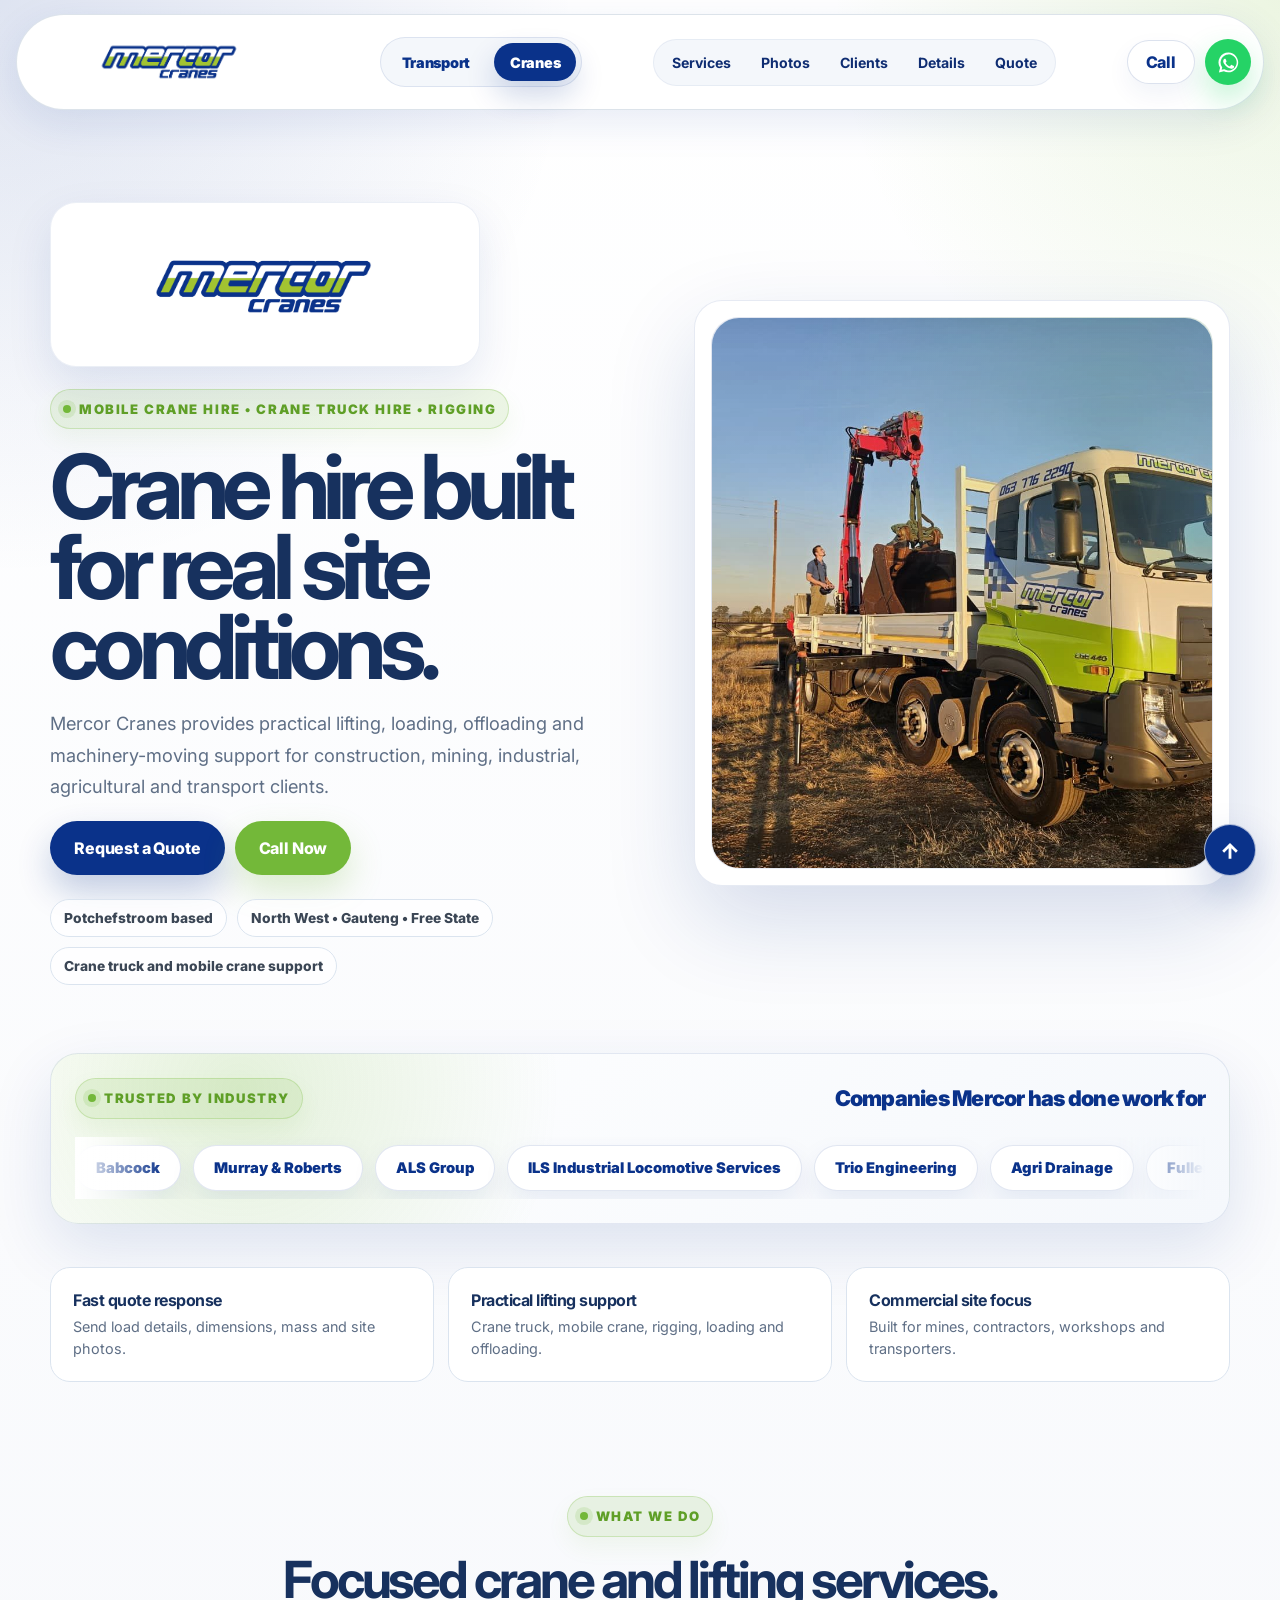
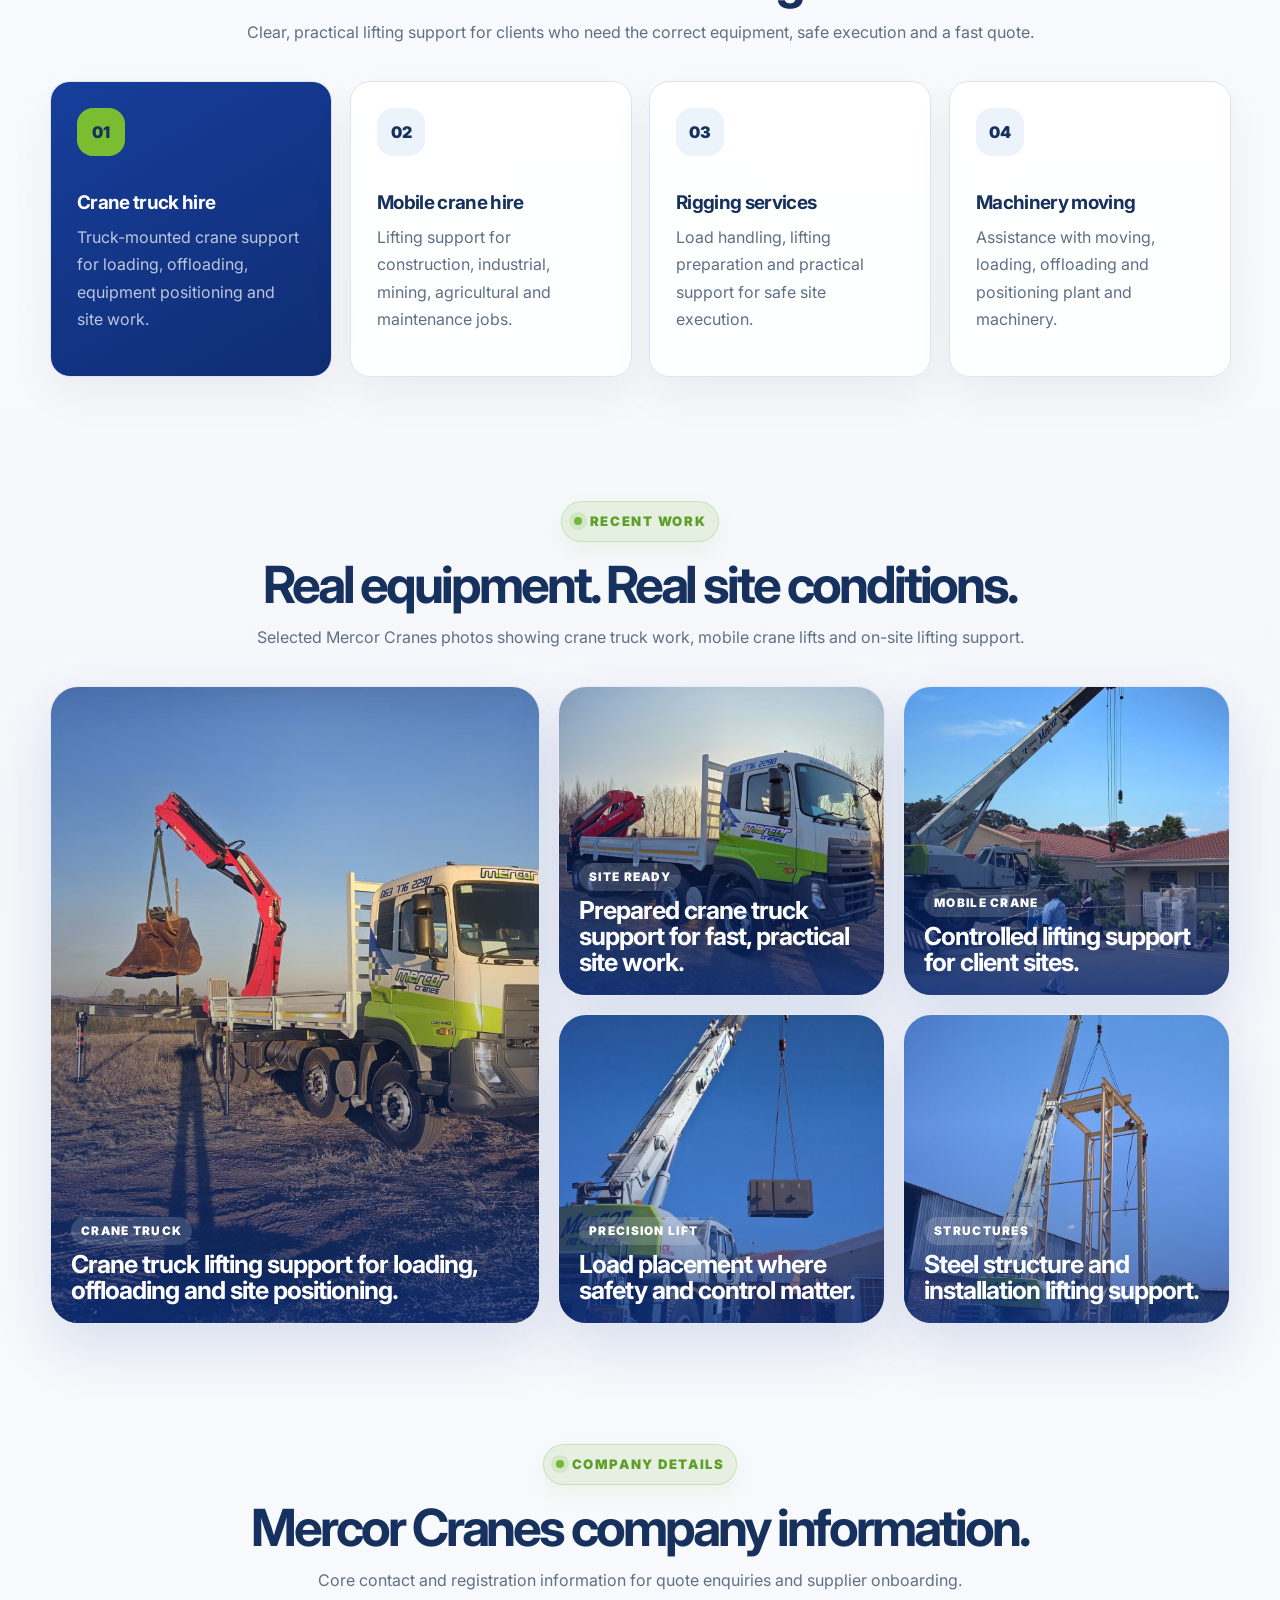
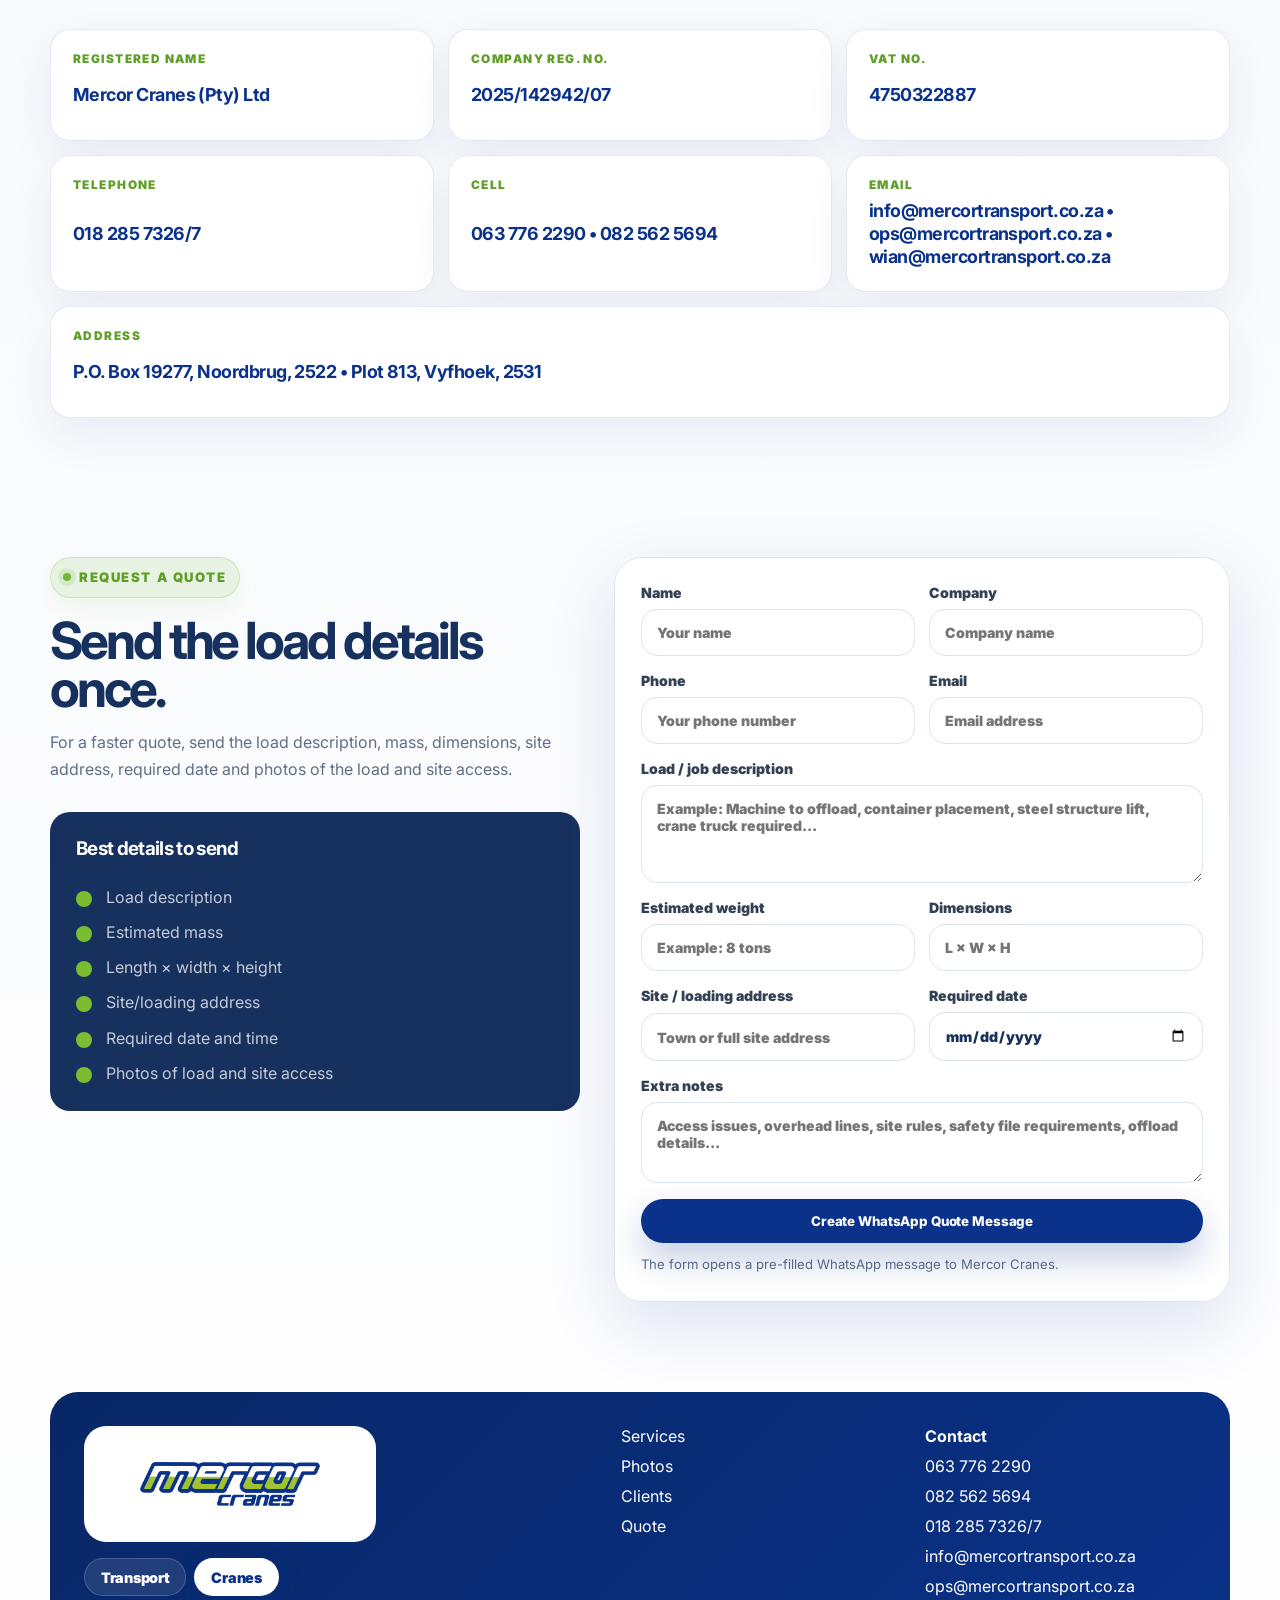
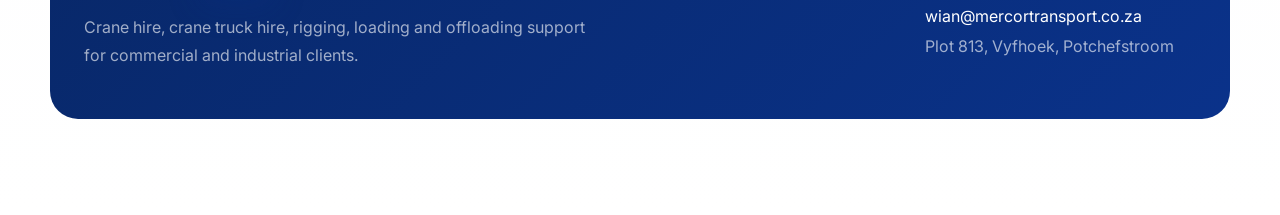
==== commit 393b62bb: "Deploy v30" ====
--- a/index.html
+++ b/index.html
@@ -4,59 +4,31 @@
   <meta charset="UTF-8" />
   <meta name="viewport" content="width=device-width, initial-scale=1.0" />
   <title>Mercor Cranes | Crane Hire, Crane Truck Hire & Rigging Services</title>
-  <meta name="description" content="Mercor Cranes provides mobile crane hire, crane truck hire, rigging, loading, offloading and machinery moving services for construction, mining, industrial, agricultural and transport clients." />
+  <meta name="description" content="Mercor Cranes provides crane hire, crane truck hire, rigging, loading, offloading and machinery moving services for construction, mining, industrial, agricultural and transport clients." />
   <meta name="keywords" content="Mercor Cranes, crane hire Potchefstroom, mobile crane hire, crane truck hire, rigging services, machinery moving, loading and offloading, North West crane hire" />
   <meta name="author" content="Mercor Cranes" />
   <meta property="og:title" content="Mercor Cranes | Safe Crane Hire & Rigging Services" />
   <meta property="og:description" content="Crane hire, crane truck hire, rigging, machinery moving, loading and offloading for construction, mining, industrial and transport clients." />
   <meta property="og:type" content="website" />
-  <meta property="og:image" content="mercor-logo.jpg" />
+  <meta property="og:image" content="assets/mercor-cranes-logo.png" />
   <meta name="theme-color" content="#0a328a" />
   <link rel="preconnect" href="https://fonts.googleapis.com">
   <link rel="preconnect" href="https://fonts.gstatic.com" crossorigin>
   <link href="https://fonts.googleapis.com/css2?family=Inter:wght@400;500;600;700;800;900&display=swap" rel="stylesheet">
   <link rel="stylesheet" href="styles.css" />
-
-  <script type="application/ld+json">
-  {
-    "@context": "https://schema.org",
-    "@type": "LocalBusiness",
-    "name": "Mercor Cranes",
-    "description": "Mobile crane hire, crane truck hire, rigging, machinery moving, loading and offloading services.",
-    "areaServed": ["Potchefstroom", "North West", "Gauteng", "Free State", "South Africa"],
-    "telephone": "+27 00 000 0000",
-    "address": {
-      "@type": "PostalAddress",
-      "addressLocality": "Potchefstroom",
-      "addressRegion": "North West",
-      "addressCountry": "ZA"
-    },
-    "url": "https://www.example.com",
-    "sameAs": [
-      "https://www.facebook.com/mercorcranes"
-    ],
-    "serviceType": [
-      "Crane Hire",
-      "Crane Truck Hire",
-      "Rigging Services",
-      "Machinery Moving",
-      "Loading and Offloading"
-    ]
-  }
-  </script>
 </head>
 <body class="page-cranes">
   <div class="site-shell">
     <header class="topbar" id="top">
-      <a class="brand" href="index.html" aria-label="Mercor home">
-        <span class="brand-logo-wrap">
-          <img class="brand-logo" src="mercor-logo.jpg" alt="Mercor logo" />
+      <a class="brand" href="index.html" aria-label="Mercor Cranes home">
+        <span class="brand-logo-wrap cranes-brand-logo-wrap">
+          <img class="brand-logo" src="assets/mercor-cranes-header-logo.png" alt="Mercor Cranes logo" />
         </span>
       </a>
 
       <div class="brand-switch" aria-label="Mercor division selector">
+        <a class="brand-tab" href="transport.html">Transport</a>
         <a class="brand-tab active" href="index.html">Cranes</a>
-        <a class="brand-tab" href="transport.html">Transport</a>
       </div>
 
       <button class="nav-toggle" id="navToggle" aria-label="Open menu" aria-expanded="false">
@@ -65,54 +37,100 @@
 
       <nav class="nav" id="mainNav">
         <a href="#services">Services</a>
-        <a href="#industries">Industries</a>
-        <a href="#process">Process</a>
-        <a href="#safety">Safety</a>
+        <a href="#work">Photos</a>
+        <a href="#clients">Clients</a>
+        <a href="#details">Details</a>
         <a href="#quote">Quote</a>
       </nav>
 
       <div class="top-actions">
-        <a class="ghost-btn" href="tel:+27000000000">Call</a>
-        <a class="primary-btn" href="https://wa.me/27000000000?text=Good%20day%20Mercor%20Cranes%2C%20I%20need%20a%20quote." target="_blank" rel="noopener">WhatsApp Quote</a>
+        <a class="ghost-btn" href="tel:+27825625694">Call</a>
+        <a class="whatsapp-icon-btn" href="https://wa.me/27825625694?text=Good%20day%20Mercor%20Cranes%2C%20I%20need%20a%20quote." target="_blank" rel="noopener" aria-label="WhatsApp Mercor Cranes">
+          <svg viewBox="0 0 32 32" aria-hidden="true">
+            <path d="M16 3.2A12.7 12.7 0 0 0 5.2 22.6L3.7 28.8l6.4-1.5A12.7 12.7 0 1 0 16 3.2zm0 2.4a10.3 10.3 0 1 1-5.2 19.1l-.4-.2-3.2.8.8-3.1-.3-.5A10.3 10.3 0 0 1 16 5.6zm-4.6 5.5c-.3 0-.7.1-1 .5-.3.4-1.2 1.2-1.2 2.9s1.2 3.3 1.4 3.5c.2.2 2.4 3.8 5.9 5.1 2.9 1.1 3.5.9 4.1.8.6-.1 2-.8 2.3-1.6.3-.8.3-1.5.2-1.6-.1-.2-.3-.2-.7-.4l-2.4-1.2c-.3-.1-.6-.2-.8.2-.2.3-.9 1.2-1.1 1.5-.2.2-.4.3-.8.1-.4-.2-1.5-.6-2.9-1.8-1.1-1-1.8-2.1-2-2.5-.2-.3 0-.5.2-.7.2-.2.3-.4.5-.6.2-.2.2-.3.3-.6.1-.2.1-.4 0-.6l-1.1-2.5c-.3-.6-.5-.5-.8-.5h-.1z"/>
+          </svg>
+        </a>
       </div>
     </header>
 
     <main>
-      <section class="hero section-grid">
+      <section class="hero section-grid compact-hero">
         <div class="hero-copy reveal">
+          <div class="hero-logo-lockup">
+            <img src="assets/mercor-cranes-logo.png" alt="Mercor Cranes logo" />
+          </div>
           <p class="eyebrow">Mobile crane hire • Crane truck hire • Rigging</p>
           <h1>Crane hire built for real site conditions.</h1>
           <p class="hero-text">
-            Mercor Cranes assists construction, mining, industrial, agricultural and transport clients with safe crane hire, loading, offloading, machinery moving and practical lifting support.
+            Mercor Cranes provides practical lifting, loading, offloading and machinery-moving support for construction, mining, industrial, agricultural and transport clients.
           </p>
           <div class="hero-actions">
             <a class="primary-btn large" href="#quote">Request a Quote</a>
-            <a class="secondary-btn large" href="tel:+27000000000">Call Now</a>
+            <a class="secondary-btn large" href="tel:+27825625694">Call Now</a>
           </div>
           <div class="hero-proof">
             <span>Potchefstroom based</span>
             <span>North West • Gauteng • Free State</span>
-            <span>Site-ready lifting support</span>
-          </div>
-        </div>
-
-        <div class="hero-visual hero-media reveal" aria-label="Mercor Cranes mobile crane working on site">
+            <span>Crane truck and mobile crane support</span>
+          </div>
+        </div>
+
+        <div class="hero-visual hero-media reveal" aria-label="Mercor Cranes truck mounted crane working on site">
           <div class="hero-photo-card">
-            <div class="photo-header">
-              <span>Site lifting support</span>
-              <strong>Crane hire • Rigging • Loading</strong>
-            </div>
-            <img class="hero-site-image" src="assets/hero-truck-mounted-crane.png" alt="Truck mounted crane working on site" />
-          </div>
-
-          <div class="media-stat media-stat-top">
-            <span>Quote info</span>
-            <strong>Mass • Dimensions • Site access</strong>
-          </div>
-
-          <div class="media-stat media-stat-bottom">
-            <span>Built for</span>
-            <strong>Mines • Contractors • Transporters</strong>
+            <img class="hero-site-image" src="assets/cranes-loading.jpg" alt="Mercor Cranes truck mounted crane lifting equipment" />
+          </div>
+        </div>
+      </section>
+
+      <section class="client-marquee-section reveal" id="clients" aria-label="Companies Mercor has done work for">
+        <div class="client-marquee-heading">
+          <p class="eyebrow">Trusted by industry</p>
+          <strong>Companies Mercor has done work for</strong>
+        </div>
+        <div class="client-marquee">
+          <div class="client-track">
+            <div class="client-set">
+              <span class="client-pill">Babcock</span>
+              <span class="client-pill">Murray & Roberts</span>
+              <span class="client-pill">ALS Group</span>
+              <span class="client-pill">ILS Industrial Locomotive Services</span>
+              <span class="client-pill">Trio Engineering</span>
+              <span class="client-pill">Agri Drainage</span>
+              <span class="client-pill">Fuller Civils</span>
+              <span class="client-pill">BG Locomotive Services</span>
+              <span class="client-pill">Westrand Plant Hire</span>
+              <span class="client-pill">SPH Group</span>
+              <span class="client-pill">Sandstone Heritage</span>
+              <span class="client-pill">Ekom</span>
+              <span class="client-pill">NGL</span>
+              <span class="client-pill">Concargo</span>
+              <span class="client-pill">Plasser International</span>
+              <span class="client-pill">NCP</span>
+              <span class="client-pill">Rovos Rail</span>
+              <span class="client-pill">VME</span>
+              <span class="client-pill">Harmony Gold</span>
+            </div>
+            <div class="client-set" aria-hidden="true">
+              <span class="client-pill">Babcock</span>
+              <span class="client-pill">Murray & Roberts</span>
+              <span class="client-pill">ALS Group</span>
+              <span class="client-pill">ILS Industrial Locomotive Services</span>
+              <span class="client-pill">Trio Engineering</span>
+              <span class="client-pill">Agri Drainage</span>
+              <span class="client-pill">Fuller Civils</span>
+              <span class="client-pill">BG Locomotive Services</span>
+              <span class="client-pill">Westrand Plant Hire</span>
+              <span class="client-pill">SPH Group</span>
+              <span class="client-pill">Sandstone Heritage</span>
+              <span class="client-pill">Ekom</span>
+              <span class="client-pill">NGL</span>
+              <span class="client-pill">Concargo</span>
+              <span class="client-pill">Plasser International</span>
+              <span class="client-pill">NCP</span>
+              <span class="client-pill">Rovos Rail</span>
+              <span class="client-pill">VME</span>
+              <span class="client-pill">Harmony Gold</span>
+            </div>
           </div>
         </div>
       </section>
@@ -120,166 +138,146 @@
       <section class="trust-strip reveal" aria-label="Key benefits">
         <div>
           <strong>Fast quote response</strong>
-          <span>Send load details and site photos.</span>
+          <span>Send load details, dimensions, mass and site photos.</span>
         </div>
         <div>
-          <strong>Practical planning</strong>
-          <span>Access, ground, lifting points and risk considered.</span>
+          <strong>Practical lifting support</strong>
+          <span>Crane truck, mobile crane, rigging, loading and offloading.</span>
         </div>
         <div>
-          <strong>Commercial focus</strong>
-          <span>Built for contractors, mines, workshops and transporters.</span>
+          <strong>Commercial site focus</strong>
+          <span>Built for mines, contractors, workshops and transporters.</span>
         </div>
       </section>
 
       <section class="section reveal" id="services">
         <div class="section-heading">
           <p class="eyebrow">What we do</p>
-          <h2>Crane and lifting services for serious work.</h2>
+          <h2>Focused crane and lifting services.</h2>
           <p>
-            A clear, practical service offering for clients who need the job planned properly, quoted clearly and executed safely.
-          </p>
-        </div>
-
-        <div class="cards service-cards">
+            Clear, practical lifting support for clients who need the correct equipment, safe execution and a fast quote.
+          </p>
+        </div>
+
+        <div class="cards service-cards service-cards-tight">
           <article class="card featured-card">
             <span class="card-icon">01</span>
-            <h3>Mobile crane hire</h3>
-            <p>Safe lifting support for construction sites, industrial plants, mines, workshops and agricultural operations.</p>
+            <h3>Crane truck hire</h3>
+            <p>Truck-mounted crane support for loading, offloading, equipment positioning and site work.</p>
           </article>
           <article class="card">
             <span class="card-icon">02</span>
-            <h3>Crane truck hire</h3>
-            <p>Truck-mounted crane support for loading, offloading, positioning and moving equipment where practical access is required.</p>
+            <h3>Mobile crane hire</h3>
+            <p>Lifting support for construction, industrial, mining, agricultural and maintenance jobs.</p>
           </article>
           <article class="card">
             <span class="card-icon">03</span>
             <h3>Rigging services</h3>
-            <p>Support with lifting preparation, load handling, machinery positioning and safe lifting coordination.</p>
+            <p>Load handling, lifting preparation and practical support for safe site execution.</p>
           </article>
           <article class="card">
             <span class="card-icon">04</span>
             <h3>Machinery moving</h3>
-            <p>Assistance with moving plant, workshop equipment, industrial machinery and heavy components.</p>
-          </article>
-          <article class="card">
-            <span class="card-icon">05</span>
-            <h3>Loading & offloading</h3>
-            <p>Crane support for transport companies, abnormal loads, containers, steel structures and heavy cargo.</p>
-          </article>
-          <article class="card">
-            <span class="card-icon">06</span>
-            <h3>Site lifting support</h3>
-            <p>Planned lifts for contractors, shutdowns, installations, maintenance jobs and recovery support.</p>
-          </article>
-        </div>
-      </section>
-
-      <section class="section split-section reveal" id="industries">
-        <div>
-          <p class="eyebrow">Industries served</p>
-          <h2>Built around the way Mercor’s clients actually buy.</h2>
+            <p>Assistance with moving, loading, offloading and positioning plant and machinery.</p>
+          </article>
+        </div>
+      </section>
+
+      <section class="section photo-showcase reveal" id="work">
+        <div class="section-heading">
+          <p class="eyebrow">Recent work</p>
+          <h2>Real equipment. Real site conditions.</h2>
           <p>
-            Most clients do not browse social media all day. They search when they have a job, ask for a quote, compare response speed and choose the supplier who looks capable and reliable.
-          </p>
-          <a class="text-link" href="#quote">Send your load details →</a>
-        </div>
-
-        <div class="industry-grid">
-          <div>Construction</div>
-          <div>Mining</div>
-          <div>Industrial plants</div>
-          <div>Transport companies</div>
-          <div>Agriculture</div>
-          <div>Engineering workshops</div>
-          <div>Steel fabrication</div>
-          <div>Plant hire</div>
-        </div>
-      </section>
-
-      <section class="section dark-panel reveal" id="process">
-        <div class="section-heading left">
-          <p class="eyebrow">How it works</p>
-          <h2>A clean quote process that saves time.</h2>
-        </div>
-        <div class="process-grid">
-          <div class="process-step">
-            <span>1</span>
-            <h3>Send job details</h3>
-            <p>Share load description, weight, dimensions, site location, required date and photos.</p>
-          </div>
-          <div class="process-step">
-            <span>2</span>
-            <h3>We check requirements</h3>
-            <p>Access, ground conditions, lifting points, overhead hazards and equipment suitability are considered.</p>
-          </div>
-          <div class="process-step">
-            <span>3</span>
-            <h3>You receive a quote</h3>
-            <p>Clear pricing and scope for crane hire, rigging, loading, offloading or machinery moving.</p>
-          </div>
-          <div class="process-step">
-            <span>4</span>
-            <h3>Job is executed safely</h3>
-            <p>The team arrives prepared, communicates clearly and completes the work according to the plan.</p>
-          </div>
-        </div>
-      </section>
-
-      <section class="section split-section reverse reveal" id="safety">
-        <div class="safety-card">
-          <h3>Before we quote, we look at the real risk.</h3>
-          <ul>
-            <li>Load mass and dimensions</li>
-            <li>Site access and turning space</li>
-            <li>Ground stability and level conditions</li>
-            <li>Overhead lines and obstructions</li>
-            <li>Lifting points and rigging method</li>
-            <li>Safety file and client site requirements</li>
-          </ul>
-        </div>
-        <div>
-          <p class="eyebrow">Safety and compliance</p>
-          <h2>Professional lifting starts before the crane arrives.</h2>
+            Selected Mercor Cranes photos showing crane truck work, mobile crane lifts and on-site lifting support.
+          </p>
+        </div>
+
+        <div class="photo-grid">
+          <article class="photo-card photo-card-large reveal">
+            <img src="assets/cranes-truck-action.jpg" alt="Mercor Cranes crane truck lifting on site" loading="lazy" />
+            <div>
+              <span>Crane truck</span>
+              <strong>Crane truck lifting support for loading, offloading and site positioning.</strong>
+            </div>
+          </article>
+          <article class="photo-card reveal">
+            <img src="assets/cranes-truck-front.jpg" alt="Mercor Cranes truck mounted crane front view" loading="lazy" />
+            <div>
+              <span>Site ready</span>
+              <strong>Prepared crane truck support for fast, practical site work.</strong>
+            </div>
+          </article>
+          <article class="photo-card reveal">
+            <img src="assets/cranes-hospital-wide.jpg" alt="Mercor mobile crane lifting at a facility" loading="lazy" />
+            <div>
+              <span>Mobile crane</span>
+              <strong>Controlled lifting support for client sites.</strong>
+            </div>
+          </article>
+          <article class="photo-card reveal">
+            <img src="assets/cranes-box-lift.jpg" alt="Mercor mobile crane lifting a boxed load" loading="lazy" />
+            <div>
+              <span>Precision lift</span>
+              <strong>Load placement where safety and control matter.</strong>
+            </div>
+          </article>
+          <article class="photo-card reveal">
+            <img src="assets/cranes-structure-lift.jpg" alt="Mercor mobile crane lifting steel structure" loading="lazy" />
+            <div>
+              <span>Structures</span>
+              <strong>Steel structure and installation lifting support.</strong>
+            </div>
+          </article>
+        </div>
+      </section>
+
+      <section class="section company-details-section reveal" id="details">
+        <div class="section-heading">
+          <p class="eyebrow">Company details</p>
+          <h2>Mercor Cranes company information.</h2>
           <p>
-            A successful lift depends on accurate information, proper planning and clear communication. Mercor Cranes focuses on practical preparation so the correct equipment and method can be selected for the job.
-          </p>
-          <div class="mini-stats">
-            <div><strong>01</strong><span>Plan the lift</span></div>
-            <div><strong>02</strong><span>Control the site risk</span></div>
-            <div><strong>03</strong><span>Execute clearly</span></div>
-          </div>
-        </div>
-      </section>
-
-      <section class="section service-area-section reveal">
-        <div class="section-heading">
-          <p class="eyebrow">Service area</p>
-          <h2>Based in Potchefstroom. Serving surrounding regions.</h2>
-          <p>
-            Mercor Cranes supports clients across Potchefstroom, North West, Gauteng, Free State and surrounding work areas depending on job requirements.
-          </p>
-        </div>
-        <div class="area-tags">
-          <span>Potchefstroom</span>
-          <span>Klerksdorp</span>
-          <span>Carletonville</span>
-          <span>Fochville</span>
-          <span>Rustenburg</span>
-          <span>Lichtenburg</span>
-          <span>Ventersdorp</span>
-          <span>Gauteng</span>
-          <span>North West</span>
-          <span>Free State</span>
+            Core contact and registration information for quote enquiries and supplier onboarding.
+          </p>
+        </div>
+
+        <div class="company-details-grid">
+          <div class="company-detail">
+            <span>Registered name</span>
+            <strong>Mercor Cranes (Pty) Ltd</strong>
+          </div>
+          <div class="company-detail">
+            <span>Company Reg. No.</span>
+            <strong>2025/142942/07</strong>
+          </div>
+          <div class="company-detail">
+            <span>VAT No.</span>
+            <strong>4750322887</strong>
+          </div>
+          <div class="company-detail">
+            <span>Telephone</span>
+            <strong>018 285 7326/7</strong>
+          </div>
+          <div class="company-detail">
+            <span>Cell</span>
+            <strong>063 776 2290 • 082 562 5694</strong>
+          </div>
+          <div class="company-detail">
+            <span>Email</span>
+            <strong>info@mercortransport.co.za • ops@mercortransport.co.za • wian@mercortransport.co.za</strong>
+          </div>
+          <div class="company-detail company-detail-wide">
+            <span>Address</span>
+            <strong>P.O. Box 19277, Noordbrug, 2522 • Plot 813, Vyfhoek, 2531</strong>
+          </div>
         </div>
       </section>
 
       <section class="section quote-section reveal" id="quote">
         <div class="quote-copy">
           <p class="eyebrow">Request a quote</p>
-          <h2>Send the details once. Get a proper lifting quote.</h2>
+          <h2>Send the load details once.</h2>
           <p>
-            The more accurate your load and site information is, the faster Mercor Cranes can quote. Photos of the load and access route are strongly recommended.
+            For a faster quote, send the load description, mass, dimensions, site address, required date and photos of the load and site access.
           </p>
           <div class="quote-checklist">
             <h3>Best details to send</h3>
@@ -288,7 +286,6 @@
               <li>Estimated mass</li>
               <li>Length × width × height</li>
               <li>Site/loading address</li>
-              <li>Offload address, if required</li>
               <li>Required date and time</li>
               <li>Photos of load and site access</li>
             </ul>
@@ -346,68 +343,53 @@
             <textarea name="notes" rows="3" placeholder="Access issues, overhead lines, site rules, safety file requirements, offload details..."></textarea>
           </label>
           <button class="primary-btn full" type="submit">Create WhatsApp Quote Message</button>
-          <p class="form-note">This demo form opens a pre-filled WhatsApp message. Replace the placeholder number in the code with Mercor’s real WhatsApp number.</p>
+          <p class="form-note">The form opens a pre-filled WhatsApp message to Mercor Cranes.</p>
         </form>
-      </section>
-
-      <section class="section faq-section reveal">
-        <div class="section-heading">
-          <p class="eyebrow">FAQ</p>
-          <h2>Common quote questions.</h2>
-        </div>
-        <div class="faq-grid">
-          <details>
-            <summary>What information is needed for a crane hire quote?</summary>
-            <p>Load description, weight, dimensions, site location, required date, photos, access information and any safety file requirements.</p>
-          </details>
-          <details>
-            <summary>Do you assist with loading and offloading?</summary>
-            <p>Yes. Mercor Cranes can assist with loading, offloading and positioning depending on the load, location and site conditions.</p>
-          </details>
-          <details>
-            <summary>Do you work outside Potchefstroom?</summary>
-            <p>Yes. Work areas include Potchefstroom, North West, Gauteng, Free State and surrounding regions depending on job requirements.</p>
-          </details>
-          <details>
-            <summary>Can you help with machinery moving?</summary>
-            <p>Yes. Send the machinery type, mass, dimensions, photos and site access details so the correct lifting approach can be checked.</p>
-          </details>
-        </div>
       </section>
     </main>
 
     <footer class="footer reveal">
       <div>
         <a class="brand footer-brand" href="index.html">
-          <span class="brand-logo-wrap footer-logo-wrap">
-            <img class="brand-logo" src="mercor-logo.jpg" alt="Mercor logo" />
+          <span class="brand-logo-wrap cranes-footer-logo-wrap">
+            <img class="brand-logo" src="assets/mercor-cranes-header-logo.png" alt="Mercor Cranes logo" />
           </span>
         </a>
         <div class="footer-division-tabs">
+          <a class="brand-tab" href="transport.html">Transport</a>
           <a class="brand-tab active" href="index.html">Cranes</a>
-          <a class="brand-tab" href="transport.html">Transport</a>
-        </div>
-        <p>Professional crane and lifting support for construction, mining, industrial, agricultural and transport clients.</p>
+        </div>
+        <p>Crane hire, crane truck hire, rigging, loading and offloading support for commercial and industrial clients.</p>
       </div>
       <div class="footer-links">
         <a href="#services">Services</a>
-        <a href="#process">Process</a>
-        <a href="#safety">Safety</a>
+        <a href="#work">Photos</a>
+        <a href="#clients">Clients</a>
         <a href="#quote">Quote</a>
       </div>
       <div class="footer-contact">
         <strong>Contact</strong>
-        <a href="tel:+27000000000">+27 00 000 0000</a>
-        <a href="mailto:quotes@mercorcranes.co.za">quotes@mercorcranes.co.za</a>
-        <span>Potchefstroom, South Africa</span>
+        <a href="tel:+270637762290">063 776 2290</a>
+        <a href="tel:+27825625694">082 562 5694</a>
+        <a href="tel:+27182857326">018 285 7326/7</a>
+        <a href="mailto:info@mercortransport.co.za">info@mercortransport.co.za</a>
+        <a href="mailto:ops@mercortransport.co.za">ops@mercortransport.co.za</a>
+        <a href="mailto:wian@mercortransport.co.za">wian@mercortransport.co.za</a>
+        <span>Plot 813, Vyfhoek, Potchefstroom</span>
       </div>
     </footer>
 
     <div class="sticky-cta">
-      <a href="tel:+27000000000">Call</a>
+      <a href="tel:+27825625694">Call</a>
       <a href="#quote">Quote</a>
-      <a href="https://wa.me/27000000000?text=Good%20day%20Mercor%20Cranes%2C%20I%20need%20a%20quote." target="_blank" rel="noopener">WhatsApp</a>
+      <a href="https://wa.me/27825625694?text=Good%20day%20Mercor%20Cranes%2C%20I%20need%20a%20quote." target="_blank" rel="noopener">WhatsApp</a>
     </div>
+    <a class="back-to-top" href="#top" aria-label="Back to top">
+      <svg viewBox="0 0 24 24" aria-hidden="true">
+        <path d="M12 5.5 4.8 12.7l1.8 1.8 4.1-4.1V20h2.6v-9.6l4.1 4.1 1.8-1.8L12 5.5z"/>
+      </svg>
+    </a>
+
   </div>
 
   <script src="script.js"></script>
--- a/styles.css
+++ b/styles.css
@@ -2153,3 +2153,1342 @@
     min-height: 42px;
   }
 }
+
+/* Cranes page refresh: focused content, real photos and credibility strip */
+.page-cranes .cranes-brand-logo-wrap {
+  width: clamp(190px, 21vw, 280px);
+  height: 70px;
+  padding: 7px 10px;
+}
+
+.page-cranes .cranes-footer-logo-wrap {
+  width: 260px;
+  height: 92px;
+}
+
+.hero-logo-lockup {
+  display: inline-flex;
+  align-items: center;
+  justify-content: center;
+  width: min(430px, 100%);
+  margin: 0 0 22px;
+  padding: 18px 24px;
+  border: 1px solid rgba(10, 50, 138, 0.08);
+  border-radius: 26px;
+  background: #ffffff;
+  box-shadow: 0 18px 45px rgba(10, 50, 138, 0.10);
+}
+
+.hero-logo-lockup img {
+  width: 100%;
+  height: auto;
+  object-fit: contain;
+}
+
+.compact-hero .hero-text {
+  max-width: 590px;
+}
+
+.client-marquee-section {
+  width: min(calc(100% - 32px), var(--max));
+  margin: 26px auto 44px;
+  padding: 24px;
+  border: 1px solid rgba(10, 50, 138, 0.10);
+  border-radius: var(--radius-xl);
+  background:
+    radial-gradient(circle at 16% 20%, rgba(115, 184, 57, 0.18), transparent 20rem),
+    linear-gradient(135deg, #ffffff 0%, #f5f8fc 100%);
+  box-shadow: 0 24px 64px rgba(10, 50, 138, 0.12);
+  overflow: hidden;
+}
+
+.client-marquee-heading {
+  display: flex;
+  align-items: center;
+  justify-content: space-between;
+  gap: 18px;
+  margin-bottom: 18px;
+}
+
+.client-marquee-heading .eyebrow {
+  margin: 0;
+  flex: 0 0 auto;
+}
+
+.client-marquee-heading strong {
+  color: var(--mercor-blue);
+  font-size: clamp(1rem, 1.8vw, 1.35rem);
+  font-weight: 900;
+  letter-spacing: -0.035em;
+  text-align: right;
+}
+
+.client-marquee {
+  position: relative;
+  overflow: hidden;
+  padding: 8px 0;
+}
+
+.client-marquee::before,
+.client-marquee::after {
+  content: "";
+  position: absolute;
+  top: 0;
+  bottom: 0;
+  z-index: 2;
+  width: 90px;
+  pointer-events: none;
+}
+
+.client-marquee::before {
+  left: 0;
+  background: linear-gradient(90deg, #ffffff, rgba(255, 255, 255, 0));
+}
+
+.client-marquee::after {
+  right: 0;
+  background: linear-gradient(270deg, #f5f8fc, rgba(255, 255, 255, 0));
+}
+
+.client-track {
+  display: flex;
+  align-items: center;
+  gap: 12px;
+  width: max-content;
+  animation: client-roll 42s linear infinite;
+}
+
+.client-marquee:hover .client-track {
+  animation-play-state: paused;
+}
+
+.client-pill {
+  display: inline-flex;
+  align-items: center;
+  justify-content: center;
+  min-height: 46px;
+  padding: 0 20px;
+  border: 1px solid rgba(10, 50, 138, 0.12);
+  border-radius: 999px;
+  background: #ffffff;
+  color: var(--mercor-blue);
+  font-size: 0.92rem;
+  font-weight: 900;
+  white-space: nowrap;
+  box-shadow: 0 12px 28px rgba(10, 50, 138, 0.08);
+}
+
+@keyframes client-roll {
+  from { transform: translateX(0); }
+  to { transform: translateX(-50%); }
+}
+
+.service-cards-tight {
+  grid-template-columns: repeat(4, 1fr);
+}
+
+.service-cards-tight .card {
+  min-height: 230px;
+}
+
+.photo-showcase {
+  padding-top: 54px;
+}
+
+.photo-grid {
+  display: grid;
+  grid-template-columns: 1.2fr 0.8fr 0.8fr;
+  grid-auto-rows: 310px;
+  gap: 18px;
+}
+
+.photo-card {
+  position: relative;
+  overflow: hidden;
+  min-height: 280px;
+  border: 1px solid rgba(10, 50, 138, 0.10);
+  border-radius: var(--radius-xl);
+  background: #ffffff;
+  box-shadow: 0 22px 58px rgba(10, 50, 138, 0.13);
+  transition: transform 0.28s ease, box-shadow 0.28s ease;
+}
+
+.photo-card-large {
+  grid-row: span 2;
+}
+
+.photo-card img {
+  position: absolute;
+  inset: 0;
+  width: 100%;
+  height: 100%;
+  object-fit: cover;
+  transition: transform 0.75s ease, filter 0.35s ease;
+}
+
+.photo-card::after {
+  content: "";
+  position: absolute;
+  inset: 0;
+  background:
+    linear-gradient(180deg, transparent 35%, rgba(10, 50, 138, 0.72) 100%),
+    linear-gradient(90deg, rgba(10, 50, 138, 0.18), transparent 52%);
+  pointer-events: none;
+}
+
+.photo-card div {
+  position: absolute;
+  left: 20px;
+  right: 20px;
+  bottom: 20px;
+  z-index: 2;
+  display: grid;
+  gap: 6px;
+  color: #ffffff;
+}
+
+.photo-card span {
+  width: fit-content;
+  padding: 7px 10px;
+  border-radius: 999px;
+  background: rgba(255, 255, 255, 0.16);
+  font-size: 0.74rem;
+  font-weight: 900;
+  letter-spacing: 0.11em;
+  text-transform: uppercase;
+}
+
+.photo-card strong {
+  max-width: 420px;
+  font-size: clamp(1.12rem, 2vw, 1.55rem);
+  line-height: 1.05;
+  letter-spacing: -0.04em;
+}
+
+.photo-card:hover {
+  transform: translateY(-8px);
+  box-shadow: 0 30px 76px rgba(10, 50, 138, 0.18);
+}
+
+.photo-card:hover img {
+  transform: scale(1.055);
+  filter: saturate(1.06) contrast(1.04);
+}
+
+.company-details-section {
+  padding-top: 50px;
+}
+
+.company-details-grid {
+  display: grid;
+  grid-template-columns: repeat(3, 1fr);
+  gap: 14px;
+}
+
+.company-detail {
+  display: grid;
+  gap: 8px;
+  min-height: 112px;
+  padding: 22px;
+  border: 1px solid rgba(10, 50, 138, 0.10);
+  border-radius: var(--radius-lg);
+  background: #ffffff;
+  box-shadow: 0 18px 45px rgba(10, 50, 138, 0.07);
+}
+
+.company-detail-wide {
+  grid-column: span 3;
+}
+
+.company-detail span {
+  color: var(--mercor-green-dark);
+  font-size: 0.74rem;
+  font-weight: 900;
+  letter-spacing: 0.12em;
+  text-transform: uppercase;
+}
+
+.company-detail strong {
+  color: var(--mercor-blue);
+  font-size: clamp(1rem, 1.4vw, 1.22rem);
+  line-height: 1.28;
+  letter-spacing: -0.03em;
+}
+
+.page-cranes .hero-site-image {
+  object-position: center center;
+}
+
+@media (max-width: 1040px) {
+  .service-cards-tight {
+    grid-template-columns: repeat(2, 1fr);
+  }
+
+  .photo-grid,
+  .company-details-grid {
+    grid-template-columns: 1fr 1fr;
+  }
+
+  .company-detail-wide {
+    grid-column: span 2;
+  }
+
+  .photo-card-large {
+    grid-column: span 2;
+    grid-row: span 1;
+  }
+}
+
+@media (max-width: 720px) {
+  .page-cranes .cranes-brand-logo-wrap {
+    width: 176px;
+    height: 58px;
+  }
+
+  .hero-logo-lockup {
+    width: 100%;
+    padding: 14px 18px;
+    border-radius: 20px;
+  }
+
+  .client-marquee-heading {
+    align-items: flex-start;
+    flex-direction: column;
+  }
+
+  .client-marquee-heading strong {
+    text-align: left;
+  }
+
+  .client-pill {
+    min-height: 42px;
+    padding: 0 16px;
+    font-size: 0.84rem;
+  }
+
+  .service-cards-tight,
+  .photo-grid,
+  .company-details-grid {
+    grid-template-columns: 1fr;
+  }
+
+  .photo-grid {
+    grid-auto-rows: 340px;
+  }
+
+  .photo-card-large,
+  .company-detail-wide {
+    grid-column: span 1;
+  }
+
+  .photo-card {
+    min-height: 340px;
+  }
+}
+
+
+/* v12: v8 Cranes design preserved; header WhatsApp text button replaced by icon-only button */
+.whatsapp-icon-btn {
+  display: inline-flex;
+  align-items: center;
+  justify-content: center;
+  width: 46px;
+  height: 46px;
+  flex: 0 0 46px;
+  border-radius: 999px;
+  background: #25d366;
+  color: #ffffff;
+  box-shadow: 0 14px 30px rgba(37, 211, 102, 0.28);
+  transition: transform 0.24s ease, box-shadow 0.24s ease, background 0.24s ease;
+}
+
+.whatsapp-icon-btn svg {
+  width: 25px;
+  height: 25px;
+  fill: currentColor;
+}
+
+.whatsapp-icon-btn:hover {
+  transform: translateY(-3px) scale(1.04);
+  background: #1fbd5a;
+  box-shadow: 0 20px 42px rgba(37, 211, 102, 0.36);
+}
+
+.top-actions {
+  flex: 0 0 auto;
+  white-space: nowrap;
+}
+
+.top-actions .ghost-btn {
+  min-height: 44px;
+}
+
+@media (max-width: 1040px) {
+  .whatsapp-icon-btn {
+    display: none;
+  }
+}
+
+
+/* v13: corrected Cranes page markup and compact header logo sizing */
+.page-cranes .topbar {
+  width: min(calc(100% - 32px), 1360px);
+  gap: 12px;
+}
+
+.page-cranes .cranes-brand-logo-wrap {
+  width: clamp(150px, 16vw, 235px);
+  height: 64px;
+  padding: 6px 10px;
+}
+
+.page-cranes .cranes-brand-logo-wrap .brand-logo,
+.page-cranes .cranes-footer-logo-wrap .brand-logo {
+  object-fit: contain;
+}
+
+.page-cranes .top-actions {
+  display: inline-flex;
+  flex: 0 0 auto;
+}
+
+.page-cranes .whatsapp-icon-btn {
+  display: inline-flex;
+}
+
+@media (max-width: 1220px) {
+  .page-cranes .top-actions {
+    display: none;
+  }
+
+  .page-cranes .nav-toggle {
+    display: block;
+  }
+
+  .page-cranes .topbar .nav {
+    position: absolute;
+    top: calc(100% + 10px);
+    left: 0;
+    right: 0;
+    display: none;
+    padding: 10px;
+    border: 1px solid var(--line);
+    border-radius: 24px;
+    background: white;
+    box-shadow: var(--shadow);
+  }
+
+  .page-cranes .topbar .nav.open {
+    display: grid;
+  }
+
+  .page-cranes .topbar .nav a {
+    padding: 14px 16px;
+  }
+}
+
+@media (max-width: 720px) {
+  .page-cranes .cranes-brand-logo-wrap {
+    width: 176px;
+    height: 58px;
+  }
+}
+
+
+
+/* v22: Transport page refresh with matching header, concise content and real photos */
+.page-transport .topbar {
+  width: min(calc(100% - 32px), 1360px);
+  gap: 12px;
+}
+
+.page-transport .transport-brand-logo-wrap {
+  width: clamp(150px, 16vw, 235px);
+  height: 64px;
+  padding: 6px 10px;
+}
+
+.page-transport .transport-brand-logo-wrap .brand-logo {
+  object-fit: contain;
+}
+
+.page-transport .top-actions {
+  display: inline-flex;
+  flex: 0 0 auto;
+}
+
+.page-transport .whatsapp-icon-btn {
+  display: inline-flex;
+}
+
+.page-transport .hero-site-image {
+  object-fit: cover;
+  object-position: center;
+}
+
+.page-transport .photo-card img {
+  object-position: center;
+}
+
+.page-transport .company-detail a {
+  color: var(--mercor-blue);
+  text-decoration: none;
+}
+
+.page-transport .company-detail a:hover {
+  color: var(--mercor-green-dark);
+}
+
+@media (max-width: 1220px) {
+  .page-transport .top-actions {
+    display: none;
+  }
+
+  .page-transport .nav-toggle {
+    display: block;
+  }
+
+  .page-transport .topbar .nav {
+    position: absolute;
+    top: calc(100% + 10px);
+    left: 0;
+    right: 0;
+    display: none;
+    padding: 10px;
+    border: 1px solid var(--line);
+    border-radius: 24px;
+    background: white;
+    box-shadow: var(--shadow);
+  }
+
+  .page-transport .topbar .nav.open {
+    display: grid;
+  }
+
+  .page-transport .topbar .nav a {
+    padding: 14px 16px;
+  }
+}
+
+@media (max-width: 720px) {
+  .page-transport .transport-brand-logo-wrap {
+    width: 176px;
+    height: 58px;
+  }
+}
+
+
+
+/* v23: requested header, animation and mobile refinements */
+.page-cranes .topbar,
+.page-transport .topbar {
+  position: sticky;
+  top: 12px;
+  z-index: 1000;
+}
+
+.page-transport .transport-brand-logo-wrap {
+  width: clamp(190px, 21vw, 280px);
+  height: 70px;
+  padding: 7px 10px;
+}
+
+.page-transport .transport-brand-logo-wrap .brand-logo {
+  width: 100%;
+  height: 100%;
+  object-fit: contain;
+}
+
+/* Mobile-only optimisation. Desktop layout remains unchanged. */
+@media (max-width: 900px) {
+  html {
+    scroll-padding-top: 150px;
+  }
+
+  .site-shell {
+    overflow-x: clip;
+  }
+
+  .topbar,
+  .page-cranes .topbar,
+  .page-transport .topbar {
+    top: 8px;
+    width: min(calc(100% - 20px), var(--max));
+    margin-top: 8px;
+    padding: 10px;
+    border-radius: 28px;
+    display: grid;
+    grid-template-columns: minmax(0, 1fr) auto;
+    align-items: center;
+    gap: 10px;
+  }
+
+  .brand {
+    min-width: 0;
+  }
+
+  .page-cranes .cranes-brand-logo-wrap,
+  .page-transport .transport-brand-logo-wrap {
+    width: min(62vw, 220px);
+    height: 58px;
+    padding: 6px 8px;
+  }
+
+  .brand-switch {
+    grid-column: 1 / -1;
+    order: 3;
+    width: 100%;
+    justify-content: center;
+  }
+
+  .brand-tab {
+    flex: 1;
+    min-height: 42px;
+    padding-inline: 14px;
+    text-align: center;
+  }
+
+  .nav-toggle {
+    display: block;
+    justify-self: end;
+  }
+
+  .top-actions {
+    display: none !important;
+  }
+
+  .nav,
+  .page-cranes .topbar .nav,
+  .page-transport .topbar .nav {
+    position: absolute;
+    top: calc(100% + 10px);
+    left: 0;
+    right: 0;
+    display: none;
+    grid-template-columns: 1fr;
+    padding: 10px;
+    border: 1px solid var(--line);
+    border-radius: 24px;
+    background: #ffffff;
+    box-shadow: var(--shadow);
+  }
+
+  .nav.open,
+  .page-cranes .topbar .nav.open,
+  .page-transport .topbar .nav.open {
+    display: grid;
+  }
+
+  .nav a,
+  .page-cranes .topbar .nav a,
+  .page-transport .topbar .nav a {
+    justify-content: center;
+    padding: 14px 16px;
+    min-height: 46px;
+  }
+
+  .hero {
+    grid-template-columns: 1fr;
+    gap: 28px;
+    padding-top: 62px;
+  }
+
+  .hero-copy {
+    text-align: left;
+  }
+
+  .hero-copy h1 {
+    max-width: 100%;
+    font-size: clamp(3.1rem, 15vw, 5.1rem);
+    line-height: 0.93;
+  }
+
+  .hero-text {
+    max-width: 100%;
+    font-size: 1.02rem;
+  }
+
+  .hero-actions {
+    display: grid;
+    grid-template-columns: 1fr;
+    gap: 12px;
+    width: 100%;
+  }
+
+  .hero-actions a {
+    width: 100%;
+    justify-content: center;
+  }
+
+  .hero-proof {
+    grid-template-columns: 1fr;
+    gap: 10px;
+  }
+
+  .hero-media {
+    min-height: auto;
+  }
+
+  .hero-photo-card {
+    min-height: 430px;
+  }
+
+  .media-stat {
+    position: relative;
+    inset: auto;
+    margin-top: -56px;
+    max-width: calc(100% - 28px);
+  }
+
+  .media-stat-bottom {
+    margin-left: auto;
+  }
+
+  .trust-strip {
+    grid-template-columns: 1fr;
+    gap: 12px;
+    padding: 16px;
+  }
+
+  .section {
+    padding-top: 72px;
+  }
+
+  .section-heading {
+    align-items: flex-start;
+    text-align: left;
+  }
+
+  .section-heading h2 {
+    font-size: clamp(2.3rem, 10vw, 3.4rem);
+  }
+
+  .service-cards,
+  .service-cards-tight,
+  .cards {
+    grid-template-columns: 1fr;
+  }
+
+  .photo-grid {
+    grid-template-columns: 1fr;
+    grid-auto-rows: minmax(320px, 72vw);
+    gap: 14px;
+  }
+
+  .photo-card-large,
+  .company-detail-wide {
+    grid-column: auto;
+    grid-row: auto;
+  }
+
+  .photo-card {
+    min-height: 320px;
+  }
+
+  .photo-card strong {
+    font-size: clamp(1.25rem, 6vw, 1.7rem);
+  }
+
+  .client-marquee-section {
+    width: min(calc(100% - 20px), var(--max));
+    margin-top: 16px;
+    padding: 18px;
+    border-radius: 28px;
+  }
+
+  .client-marquee-heading {
+    align-items: flex-start;
+    flex-direction: column;
+  }
+
+  .client-marquee-heading strong {
+    text-align: left;
+  }
+
+  .company-details-grid {
+    grid-template-columns: 1fr;
+  }
+
+  .quote-section {
+    grid-template-columns: 1fr;
+    gap: 24px;
+  }
+
+  .form-row {
+    grid-template-columns: 1fr;
+  }
+
+  .footer {
+    grid-template-columns: 1fr;
+    gap: 24px;
+    text-align: left;
+  }
+
+  .footer-links {
+    grid-template-columns: 1fr 1fr;
+  }
+
+  .footer-division-tabs {
+    width: 100%;
+  }
+
+  .sticky-cta {
+    display: grid;
+  }
+}
+
+@media (max-width: 520px) {
+  .page-cranes .cranes-brand-logo-wrap,
+  .page-transport .transport-brand-logo-wrap {
+    width: min(58vw, 185px);
+    height: 52px;
+  }
+
+  .brand-switch {
+    padding: 4px;
+  }
+
+  .brand-tab {
+    min-height: 40px;
+    font-size: 0.9rem;
+  }
+
+  .hero {
+    padding-top: 48px;
+  }
+
+  .hero-copy h1 {
+    font-size: clamp(2.8rem, 16vw, 4.2rem);
+  }
+
+  .hero-logo-lockup {
+    padding: 12px 14px;
+  }
+
+  .hero-photo-card {
+    min-height: 360px;
+    border-radius: 30px;
+  }
+
+  .photo-header {
+    left: 14px;
+    right: 14px;
+    top: 14px;
+    gap: 10px;
+  }
+
+  .photo-card {
+    border-radius: 28px;
+  }
+
+  .company-detail,
+  .quote-form,
+  .quote-checklist {
+    padding: 18px;
+  }
+
+  .sticky-cta {
+    left: 10px;
+    right: 10px;
+    bottom: 10px;
+  }
+}
+
+
+
+/* v24: exact matching sticky headers/logos and clean hero photos */
+html {
+  scroll-padding-top: 116px;
+}
+
+body {
+  overflow-x: hidden;
+}
+
+.site-shell {
+  overflow: visible;
+}
+
+.topbar,
+.page-cranes .topbar,
+.page-transport .topbar {
+  position: sticky;
+  top: 0;
+  z-index: 5000;
+  width: min(calc(100% - 32px), 1360px);
+  height: 96px;
+  min-height: 96px;
+  margin: 0 auto;
+  padding: 12px;
+  display: flex;
+  align-items: center;
+  justify-content: space-between;
+  gap: 12px;
+  box-sizing: border-box;
+}
+
+.page-cranes .cranes-brand-logo-wrap,
+.page-transport .transport-brand-logo-wrap {
+  width: 280px;
+  height: 70px;
+  padding: 7px 10px;
+  flex: 0 0 280px;
+  box-sizing: border-box;
+}
+
+.page-cranes .cranes-brand-logo-wrap .brand-logo,
+.page-transport .transport-brand-logo-wrap .brand-logo {
+  width: 100%;
+  height: 100%;
+  object-fit: contain;
+  display: block;
+}
+
+.hero-photo-card::after,
+.page-transport .hero-photo-card::after {
+  display: none;
+}
+
+.hero-photo-card .photo-header,
+.hero-media .media-stat,
+.hero-visual.hero-media .media-stat {
+  display: none !important;
+}
+
+.hero-photo-card .hero-site-image,
+.page-cranes .hero-photo-card .hero-site-image,
+.page-transport .hero-photo-card .hero-site-image {
+  inset: 0;
+  width: 100%;
+  height: 100%;
+  object-fit: cover;
+  transform: scale(1.01);
+}
+
+.hero-visual.hero-media:hover .hero-site-image {
+  transform: scale(1.045);
+}
+
+@media (max-width: 1220px) {
+  .page-cranes .topbar,
+  .page-transport .topbar {
+    height: auto;
+    min-height: 86px;
+  }
+}
+
+@media (max-width: 900px) {
+  html {
+    scroll-padding-top: 150px;
+  }
+
+  .topbar,
+  .page-cranes .topbar,
+  .page-transport .topbar {
+    top: 0;
+    width: min(calc(100% - 20px), 1360px);
+    height: auto;
+    min-height: 84px;
+    margin: 0 auto;
+    padding: 10px;
+    display: grid;
+    grid-template-columns: minmax(0, 1fr) auto;
+    gap: 10px;
+  }
+
+  .page-cranes .cranes-brand-logo-wrap,
+  .page-transport .transport-brand-logo-wrap {
+    width: min(62vw, 220px);
+    height: 58px;
+    padding: 6px 8px;
+    flex: initial;
+  }
+
+  .hero-photo-card .hero-site-image,
+  .page-cranes .hero-photo-card .hero-site-image,
+  .page-transport .hero-photo-card .hero-site-image {
+    inset: 0;
+    height: 100%;
+  }
+}
+
+@media (max-width: 520px) {
+  .page-cranes .cranes-brand-logo-wrap,
+  .page-transport .transport-brand-logo-wrap {
+    width: min(58vw, 185px);
+    height: 52px;
+  }
+}
+
+
+
+/* v25: header starts with a small top gap, then docks to the top with blurred/frosted borders */
+.topbar,
+.page-cranes .topbar,
+.page-transport .topbar {
+  top: 0;
+  margin: 14px auto 0;
+  transition:
+    margin-top 0.24s ease,
+    border-radius 0.24s ease,
+    background 0.24s ease,
+    border-color 0.24s ease,
+    box-shadow 0.24s ease,
+    backdrop-filter 0.24s ease;
+}
+
+.topbar::after,
+.page-cranes .topbar::after,
+.page-transport .topbar::after {
+  content: "";
+  position: absolute;
+  inset: -1px;
+  z-index: -1;
+  border-radius: inherit;
+  opacity: 0;
+  background: linear-gradient(
+    135deg,
+    rgba(10, 50, 138, 0.24),
+    rgba(115, 184, 57, 0.18),
+    rgba(255, 255, 255, 0.34)
+  );
+  filter: blur(16px);
+  transition: opacity 0.24s ease, filter 0.24s ease;
+  pointer-events: none;
+}
+
+body.header-docked .topbar,
+body.header-docked.page-cranes .topbar,
+body.header-docked.page-transport .topbar {
+  margin-top: 0;
+  border-radius: 0 0 30px 30px;
+  border-color: rgba(255, 255, 255, 0.62);
+  background: rgba(255, 255, 255, 0.84);
+  backdrop-filter: blur(22px) saturate(1.25);
+  -webkit-backdrop-filter: blur(22px) saturate(1.25);
+  box-shadow: 0 18px 46px rgba(10, 50, 138, 0.16);
+}
+
+body.header-docked .topbar::after,
+body.header-docked.page-cranes .topbar::after,
+body.header-docked.page-transport .topbar::after {
+  opacity: 1;
+}
+
+/* Keep mobile neat while preserving the same docked behavior */
+@media (max-width: 900px) {
+  .topbar,
+  .page-cranes .topbar,
+  .page-transport .topbar {
+    margin-top: 10px;
+  }
+
+  body.header-docked .topbar,
+  body.header-docked.page-cranes .topbar,
+  body.header-docked.page-transport .topbar {
+    margin-top: 0;
+    border-radius: 0 0 24px 24px;
+  }
+}
+
+
+
+/* v26: make Cranes header logo visually smaller to match the normal Mercor Transport logo */
+.page-cranes .cranes-brand-logo-wrap .brand-logo {
+  width: 86%;
+  height: 86%;
+  object-fit: contain;
+  margin: auto;
+}
+
+.page-cranes .cranes-footer-logo-wrap .brand-logo {
+  width: 86%;
+  height: 86%;
+  object-fit: contain;
+  margin: auto;
+}
+
+@media (max-width: 900px) {
+  .page-cranes .cranes-brand-logo-wrap .brand-logo {
+    width: 84%;
+    height: 84%;
+  }
+}
+
+
+
+/* v27: keep docked header position/shape, blur only the outer edges */
+.topbar,
+.page-cranes .topbar,
+.page-transport .topbar {
+  margin: 14px auto 0;
+  background: #ffffff;
+  backdrop-filter: none;
+  -webkit-backdrop-filter: none;
+}
+
+.topbar::after,
+.page-cranes .topbar::after,
+.page-transport .topbar::after {
+  content: "";
+  position: absolute;
+  inset: -7px;
+  z-index: -1;
+  border-radius: inherit;
+  opacity: 0;
+  background:
+    linear-gradient(135deg, rgba(10, 50, 138, 0.20), rgba(115, 184, 57, 0.15), rgba(10, 50, 138, 0.10));
+  filter: blur(15px);
+  transition: opacity 0.24s ease, filter 0.24s ease;
+  pointer-events: none;
+}
+
+body.header-docked .topbar,
+body.header-docked.page-cranes .topbar,
+body.header-docked.page-transport .topbar {
+  margin-top: 0;
+  border-radius: 999px;
+  border-color: rgba(10, 50, 138, 0.10);
+  background: #ffffff;
+  backdrop-filter: none;
+  -webkit-backdrop-filter: none;
+  box-shadow: 0 14px 36px rgba(10, 50, 138, 0.12);
+}
+
+body.header-docked .topbar::after,
+body.header-docked.page-cranes .topbar::after,
+body.header-docked.page-transport .topbar::after {
+  opacity: 1;
+}
+
+/* Do not blur the inside of the header/card */
+body.header-docked .brand-logo-wrap,
+body.header-docked .brand-switch,
+body.header-docked .nav,
+body.header-docked .top-actions {
+  filter: none;
+  backdrop-filter: none;
+  -webkit-backdrop-filter: none;
+}
+
+@media (max-width: 900px) {
+  .topbar,
+  .page-cranes .topbar,
+  .page-transport .topbar {
+    margin-top: 10px;
+  }
+
+  body.header-docked .topbar,
+  body.header-docked.page-cranes .topbar,
+  body.header-docked.page-transport .topbar {
+    margin-top: 0;
+    border-radius: 28px;
+    background: #ffffff;
+  }
+}
+
+
+
+/* v28: remove sticky/docking/blur header effect, keep matched logo sizing */
+.topbar,
+.page-cranes .topbar,
+.page-transport .topbar {
+  position: relative !important;
+  top: auto !important;
+  z-index: 100 !important;
+  margin: 14px auto 0 !important;
+  background: #ffffff !important;
+  border: 1px solid rgba(217, 224, 232, 0.9) !important;
+  border-radius: 999px !important;
+  box-shadow: 0 12px 40px rgba(20, 61, 153, 0.10) !important;
+  backdrop-filter: none !important;
+  -webkit-backdrop-filter: none !important;
+  overflow: visible !important;
+}
+
+.topbar::after,
+.page-cranes .topbar::after,
+.page-transport .topbar::after {
+  display: none !important;
+  content: none !important;
+}
+
+body.header-docked .topbar,
+body.header-docked.page-cranes .topbar,
+body.header-docked.page-transport .topbar {
+  position: relative !important;
+  top: auto !important;
+  margin: 14px auto 0 !important;
+  border-radius: 999px !important;
+  background: #ffffff !important;
+  border: 1px solid rgba(217, 224, 232, 0.9) !important;
+  box-shadow: 0 12px 40px rgba(20, 61, 153, 0.10) !important;
+  backdrop-filter: none !important;
+  -webkit-backdrop-filter: none !important;
+}
+
+body.header-docked .topbar::after,
+body.header-docked.page-cranes .topbar::after,
+body.header-docked.page-transport .topbar::after {
+  display: none !important;
+  content: none !important;
+}
+
+/* Keep logos clean inside the header card with no square edges protruding */
+.brand-logo-wrap,
+.page-cranes .cranes-brand-logo-wrap,
+.page-transport .transport-brand-logo-wrap {
+  overflow: hidden !important;
+  background: #ffffff !important;
+  border-color: #ffffff !important;
+  border-radius: 18px !important;
+}
+
+.brand-logo,
+.page-cranes .cranes-brand-logo-wrap .brand-logo,
+.page-transport .transport-brand-logo-wrap .brand-logo {
+  display: block !important;
+  max-width: 100% !important;
+  max-height: 100% !important;
+  object-fit: contain !important;
+}
+
+/* Keep the current matched logo sizing */
+.page-cranes .cranes-brand-logo-wrap,
+.page-transport .transport-brand-logo-wrap {
+  width: 280px !important;
+  height: 70px !important;
+  padding: 7px 10px !important;
+  flex: 0 0 280px !important;
+  box-sizing: border-box !important;
+}
+
+/* Keep Cranes visual mark slightly smaller, as requested previously */
+.page-cranes .cranes-brand-logo-wrap .brand-logo {
+  width: 86% !important;
+  height: 86% !important;
+  margin: auto !important;
+}
+
+@media (max-width: 900px) {
+  .topbar,
+  .page-cranes .topbar,
+  .page-transport .topbar {
+    position: relative !important;
+    top: auto !important;
+    margin: 10px auto 0 !important;
+    border-radius: 28px !important;
+  }
+
+  .page-cranes .cranes-brand-logo-wrap,
+  .page-transport .transport-brand-logo-wrap {
+    width: min(62vw, 220px) !important;
+    height: 58px !important;
+    padding: 6px 8px !important;
+    flex: initial !important;
+  }
+}
+
+@media (max-width: 520px) {
+  .page-cranes .cranes-brand-logo-wrap,
+  .page-transport .transport-brand-logo-wrap {
+    width: min(58vw, 185px) !important;
+    height: 52px !important;
+  }
+}
+
+
+
+/* v29: fixed back-to-top arrow */
+.back-to-top {
+  position: fixed;
+  right: 24px;
+  bottom: 24px;
+  z-index: 2200;
+  display: grid;
+  place-items: center;
+  width: 52px;
+  height: 52px;
+  border: 1px solid rgba(255, 255, 255, 0.65);
+  border-radius: 999px;
+  background: var(--mercor-blue);
+  color: #ffffff;
+  box-shadow: 0 18px 42px rgba(10, 50, 138, 0.26);
+  transition: transform 0.24s ease, background 0.24s ease, box-shadow 0.24s ease;
+}
+
+.back-to-top svg {
+  width: 26px;
+  height: 26px;
+  fill: currentColor;
+}
+
+.back-to-top:hover {
+  transform: translateY(-5px);
+  background: var(--mercor-green);
+  box-shadow: 0 22px 54px rgba(115, 184, 57, 0.30);
+}
+
+@media (max-width: 720px) {
+  .back-to-top {
+    right: 16px;
+    bottom: 84px;
+    width: 48px;
+    height: 48px;
+  }
+}
+
+
+
+/* v30: truly seamless credibility strip, no hover pause */
+.client-marquee {
+  overflow: hidden;
+}
+
+.client-track {
+  display: flex;
+  align-items: center;
+  gap: 0;
+  width: max-content;
+  animation: client-roll-seamless 38s linear infinite;
+  will-change: transform;
+}
+
+.client-marquee:hover .client-track {
+  animation-play-state: running !important;
+}
+
+.client-set {
+  display: flex;
+  align-items: center;
+  gap: 12px;
+  padding-right: 12px;
+  flex: 0 0 auto;
+}
+
+@keyframes client-roll-seamless {
+  from {
+    transform: translateX(0);
+  }
+  to {
+    transform: translateX(-50%);
+  }
+}
+
+/* v30: Cranes logo made a tiny bit smaller while keeping header size unchanged */
+.page-cranes .cranes-brand-logo-wrap .brand-logo {
+  width: 82% !important;
+  height: 82% !important;
+}
+
+.page-cranes .cranes-footer-logo-wrap .brand-logo {
+  width: 82% !important;
+  height: 82% !important;
+}
+
+@media (max-width: 900px) {
+  .page-cranes .cranes-brand-logo-wrap .brand-logo {
+    width: 81% !important;
+    height: 81% !important;
+  }
+}
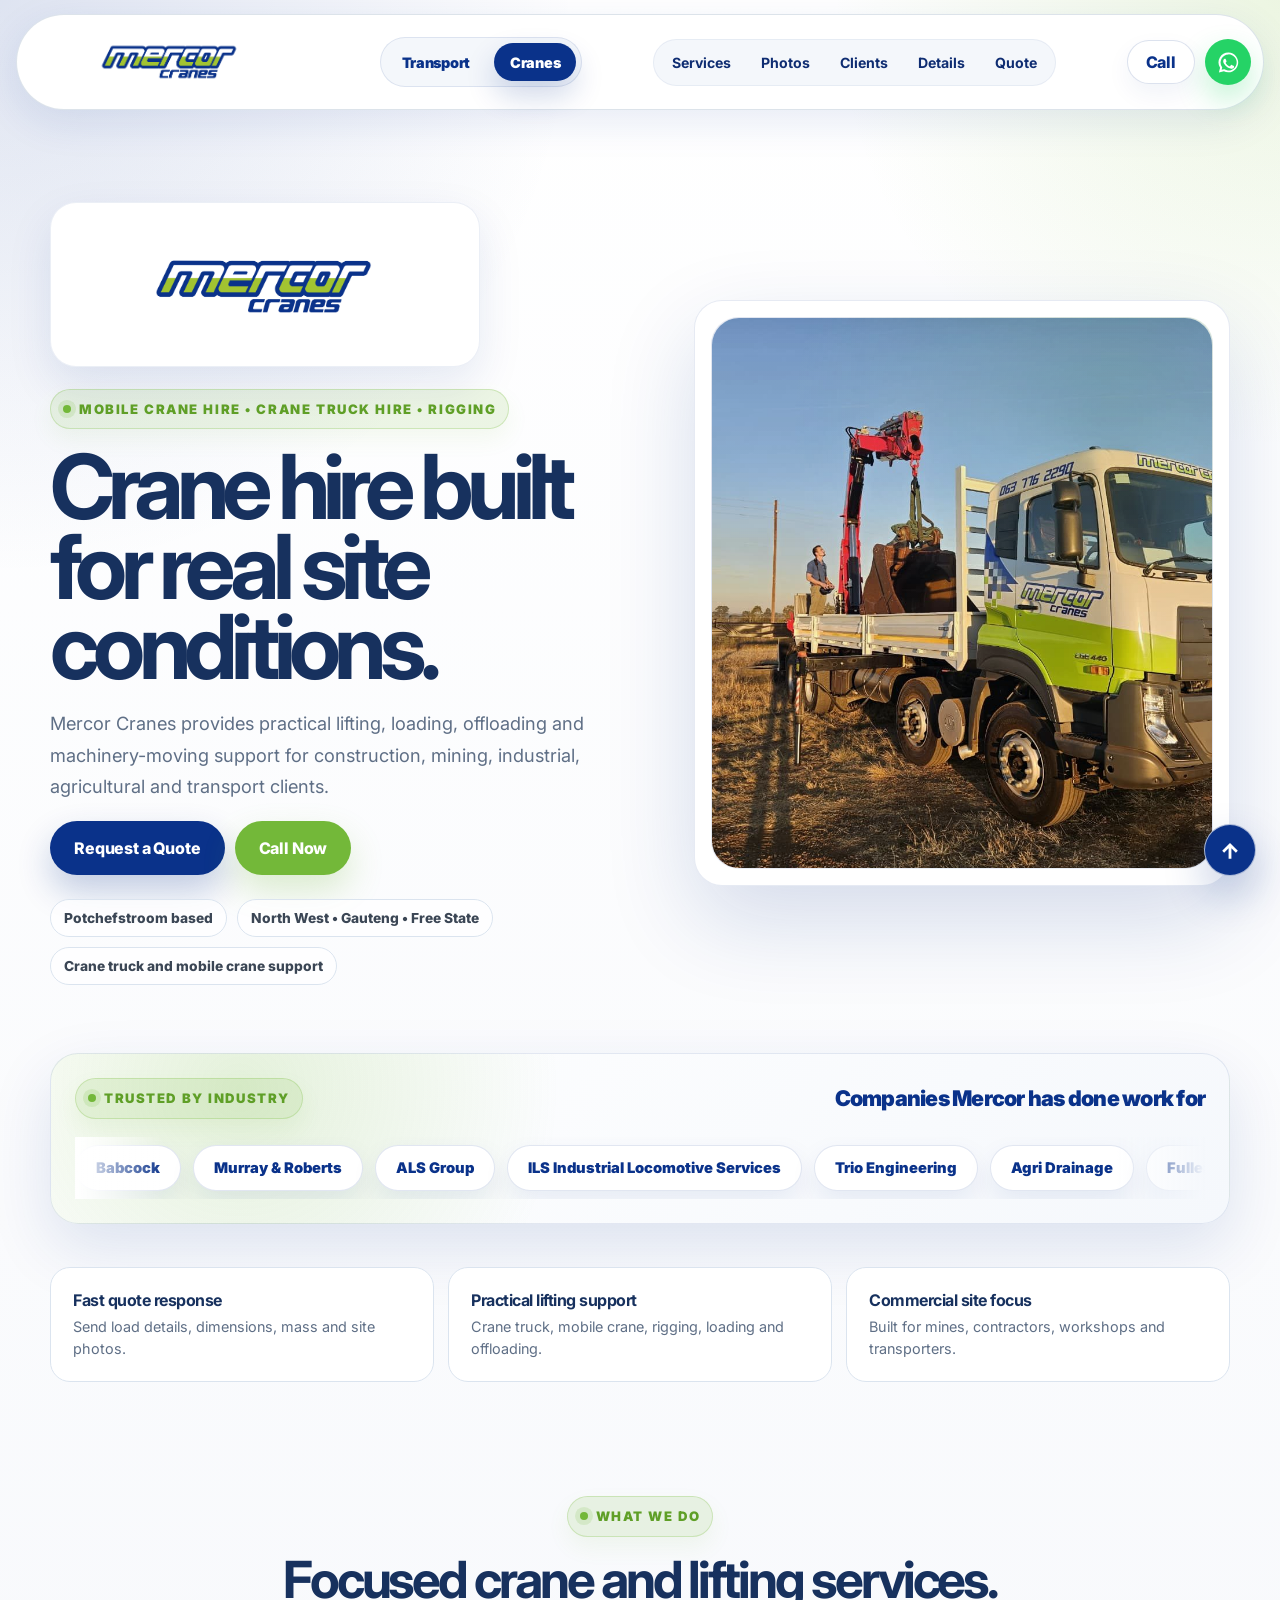
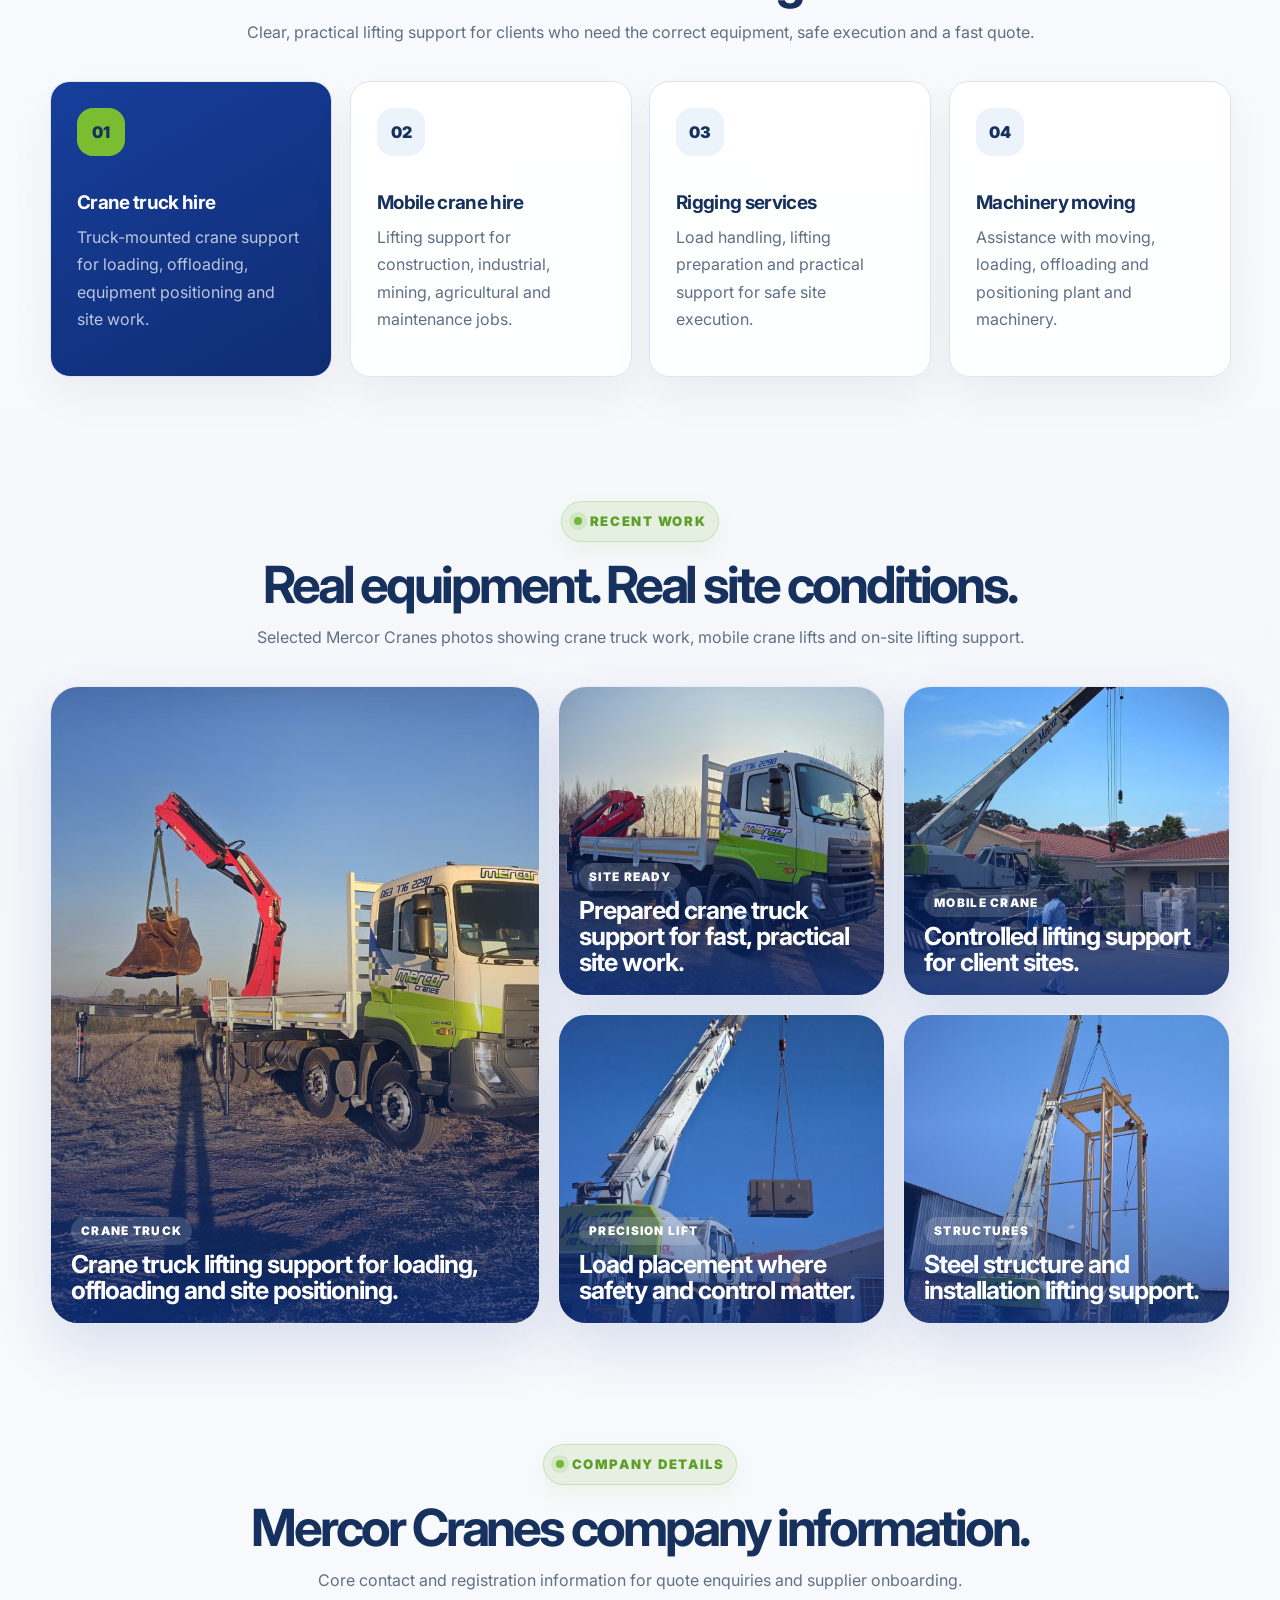
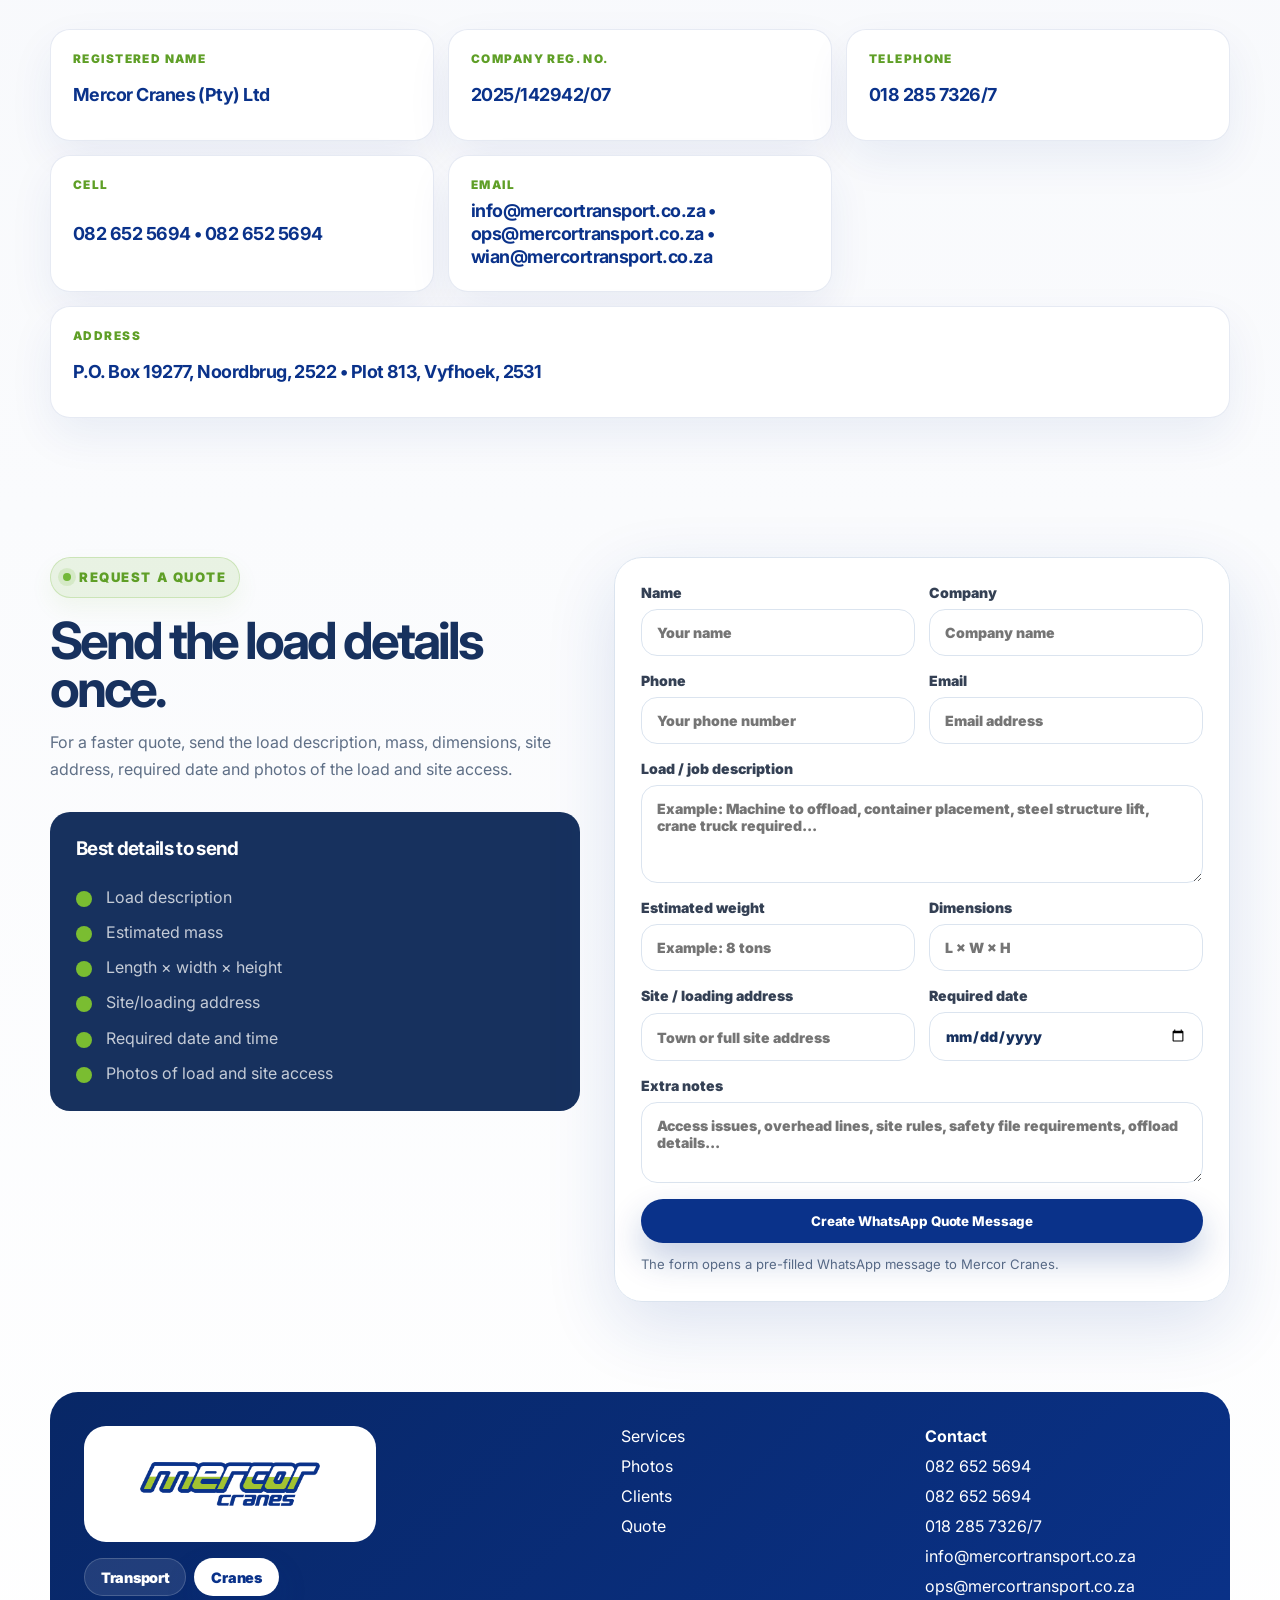
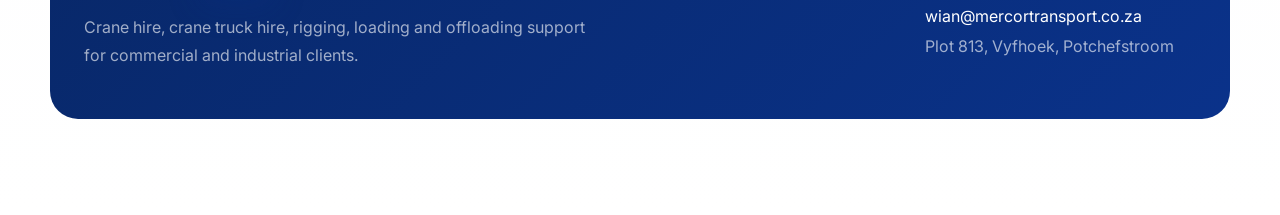
==== commit 464c7e46: "Deploy v31" ====
--- a/index.html
+++ b/index.html
@@ -44,8 +44,8 @@
       </nav>
 
       <div class="top-actions">
-        <a class="ghost-btn" href="tel:+27825625694">Call</a>
-        <a class="whatsapp-icon-btn" href="https://wa.me/27825625694?text=Good%20day%20Mercor%20Cranes%2C%20I%20need%20a%20quote." target="_blank" rel="noopener" aria-label="WhatsApp Mercor Cranes">
+        <a class="ghost-btn" href="tel:+27826525694">Call</a>
+        <a class="whatsapp-icon-btn" href="https://wa.me/27826525694?text=Good%20day%20Mercor%20Cranes%2C%20I%20need%20a%20quote." target="_blank" rel="noopener" aria-label="WhatsApp Mercor Cranes">
           <svg viewBox="0 0 32 32" aria-hidden="true">
             <path d="M16 3.2A12.7 12.7 0 0 0 5.2 22.6L3.7 28.8l6.4-1.5A12.7 12.7 0 1 0 16 3.2zm0 2.4a10.3 10.3 0 1 1-5.2 19.1l-.4-.2-3.2.8.8-3.1-.3-.5A10.3 10.3 0 0 1 16 5.6zm-4.6 5.5c-.3 0-.7.1-1 .5-.3.4-1.2 1.2-1.2 2.9s1.2 3.3 1.4 3.5c.2.2 2.4 3.8 5.9 5.1 2.9 1.1 3.5.9 4.1.8.6-.1 2-.8 2.3-1.6.3-.8.3-1.5.2-1.6-.1-.2-.3-.2-.7-.4l-2.4-1.2c-.3-.1-.6-.2-.8.2-.2.3-.9 1.2-1.1 1.5-.2.2-.4.3-.8.1-.4-.2-1.5-.6-2.9-1.8-1.1-1-1.8-2.1-2-2.5-.2-.3 0-.5.2-.7.2-.2.3-.4.5-.6.2-.2.2-.3.3-.6.1-.2.1-.4 0-.6l-1.1-2.5c-.3-.6-.5-.5-.8-.5h-.1z"/>
           </svg>
@@ -66,7 +66,7 @@
           </p>
           <div class="hero-actions">
             <a class="primary-btn large" href="#quote">Request a Quote</a>
-            <a class="secondary-btn large" href="tel:+27825625694">Call Now</a>
+            <a class="secondary-btn large" href="tel:+27826525694">Call Now</a>
           </div>
           <div class="hero-proof">
             <span>Potchefstroom based</span>
@@ -101,7 +101,7 @@
               <span class="client-pill">Westrand Plant Hire</span>
               <span class="client-pill">SPH Group</span>
               <span class="client-pill">Sandstone Heritage</span>
-              <span class="client-pill">Ekom</span>
+              <span class="client-pill">Eskom</span>
               <span class="client-pill">NGL</span>
               <span class="client-pill">Concargo</span>
               <span class="client-pill">Plasser International</span>
@@ -122,7 +122,7 @@
               <span class="client-pill">Westrand Plant Hire</span>
               <span class="client-pill">SPH Group</span>
               <span class="client-pill">Sandstone Heritage</span>
-              <span class="client-pill">Ekom</span>
+              <span class="client-pill">Eskom</span>
               <span class="client-pill">NGL</span>
               <span class="client-pill">Concargo</span>
               <span class="client-pill">Plasser International</span>
@@ -250,16 +250,12 @@
             <strong>2025/142942/07</strong>
           </div>
           <div class="company-detail">
-            <span>VAT No.</span>
-            <strong>4750322887</strong>
-          </div>
-          <div class="company-detail">
             <span>Telephone</span>
             <strong>018 285 7326/7</strong>
           </div>
           <div class="company-detail">
             <span>Cell</span>
-            <strong>063 776 2290 • 082 562 5694</strong>
+            <strong>082 652 5694 • 082 652 5694</strong>
           </div>
           <div class="company-detail">
             <span>Email</span>
@@ -369,9 +365,9 @@
       </div>
       <div class="footer-contact">
         <strong>Contact</strong>
-        <a href="tel:+270637762290">063 776 2290</a>
-        <a href="tel:+27825625694">082 562 5694</a>
-        <a href="tel:+27182857326">018 285 7326/7</a>
+        <a href="tel:+278265256940">082 652 5694</a>
+        <a href="tel:+27826525694">082 652 5694</a>
+        <a href="tel:+27826525694">018 285 7326/7</a>
         <a href="mailto:info@mercortransport.co.za">info@mercortransport.co.za</a>
         <a href="mailto:ops@mercortransport.co.za">ops@mercortransport.co.za</a>
         <a href="mailto:wian@mercortransport.co.za">wian@mercortransport.co.za</a>
@@ -380,9 +376,9 @@
     </footer>
 
     <div class="sticky-cta">
-      <a href="tel:+27825625694">Call</a>
+      <a href="tel:+27826525694">Call</a>
       <a href="#quote">Quote</a>
-      <a href="https://wa.me/27825625694?text=Good%20day%20Mercor%20Cranes%2C%20I%20need%20a%20quote." target="_blank" rel="noopener">WhatsApp</a>
+      <a href="https://wa.me/27826525694?text=Good%20day%20Mercor%20Cranes%2C%20I%20need%20a%20quote." target="_blank" rel="noopener">WhatsApp</a>
     </div>
     <a class="back-to-top" href="#top" aria-label="Back to top">
       <svg viewBox="0 0 24 24" aria-hidden="true">
--- a/styles.css
+++ b/styles.css
@@ -3492,3 +3492,135 @@
     height: 81% !important;
   }
 }
+
+
+
+/* v31: multi-axle section and mobile bottom CTA centering */
+.multi-axle-section {
+  padding-top: 64px;
+}
+
+.multi-axle-card {
+  display: grid;
+  grid-template-columns: 0.92fr 1.08fr;
+  gap: 22px;
+  align-items: stretch;
+  padding: 22px;
+  border: 1px solid rgba(10, 50, 138, 0.10);
+  border-radius: var(--radius-xl);
+  background:
+    radial-gradient(circle at 18% 18%, rgba(115, 184, 57, 0.18), transparent 20rem),
+    linear-gradient(135deg, #ffffff 0%, #f4f8fd 100%);
+  box-shadow: 0 24px 64px rgba(10, 50, 138, 0.12);
+  overflow: hidden;
+}
+
+.multi-axle-copy {
+  display: flex;
+  flex-direction: column;
+  justify-content: center;
+  gap: 18px;
+  padding: clamp(18px, 3vw, 34px);
+}
+
+.multi-axle-copy .eyebrow {
+  width: fit-content;
+  margin: 0;
+}
+
+.multi-axle-copy h2 {
+  max-width: 650px;
+  color: var(--mercor-blue);
+  font-size: clamp(2.4rem, 4.4vw, 4.8rem);
+  line-height: 0.94;
+  letter-spacing: -0.075em;
+}
+
+.multi-axle-copy p {
+  max-width: 620px;
+  color: var(--muted);
+  font-size: 1.05rem;
+  line-height: 1.65;
+}
+
+.multi-axle-points {
+  display: flex;
+  flex-wrap: wrap;
+  gap: 10px;
+}
+
+.multi-axle-points span {
+  padding: 10px 13px;
+  border: 1px solid rgba(10, 50, 138, 0.10);
+  border-radius: 999px;
+  background: #ffffff;
+  color: var(--mercor-blue);
+  font-size: 0.86rem;
+  font-weight: 900;
+}
+
+.multi-axle-photo {
+  position: relative;
+  min-height: 430px;
+  overflow: hidden;
+  border-radius: 28px;
+  box-shadow: 0 22px 58px rgba(10, 50, 138, 0.14);
+}
+
+.multi-axle-photo img {
+  position: absolute;
+  inset: 0;
+  width: 100%;
+  height: 100%;
+  object-fit: cover;
+  transition: transform 0.75s ease, filter 0.35s ease;
+}
+
+.multi-axle-card:hover .multi-axle-photo img {
+  transform: scale(1.04);
+  filter: saturate(1.05) contrast(1.04);
+}
+
+/* Keep the mobile bottom menu centred and away from screen edges */
+@media (max-width: 720px) {
+  .sticky-cta {
+    left: 50% !important;
+    right: auto !important;
+    bottom: max(12px, env(safe-area-inset-bottom)) !important;
+    width: min(calc(100vw - 24px), 420px) !important;
+    transform: translateX(-50%) !important;
+    grid-template-columns: repeat(3, 1fr);
+    margin: 0 !important;
+    box-sizing: border-box;
+  }
+
+  .sticky-cta a {
+    min-width: 0;
+    text-align: center;
+    white-space: nowrap;
+  }
+
+  .back-to-top {
+    right: 14px;
+    bottom: calc(max(12px, env(safe-area-inset-bottom)) + 72px);
+  }
+}
+
+@media (max-width: 900px) {
+  .multi-axle-card {
+    grid-template-columns: 1fr;
+    padding: 16px;
+  }
+
+  .multi-axle-copy {
+    padding: 16px 10px 6px;
+  }
+
+  .multi-axle-copy h2 {
+    font-size: clamp(2.2rem, 10vw, 3.4rem);
+  }
+
+  .multi-axle-photo {
+    min-height: 320px;
+  }
+}
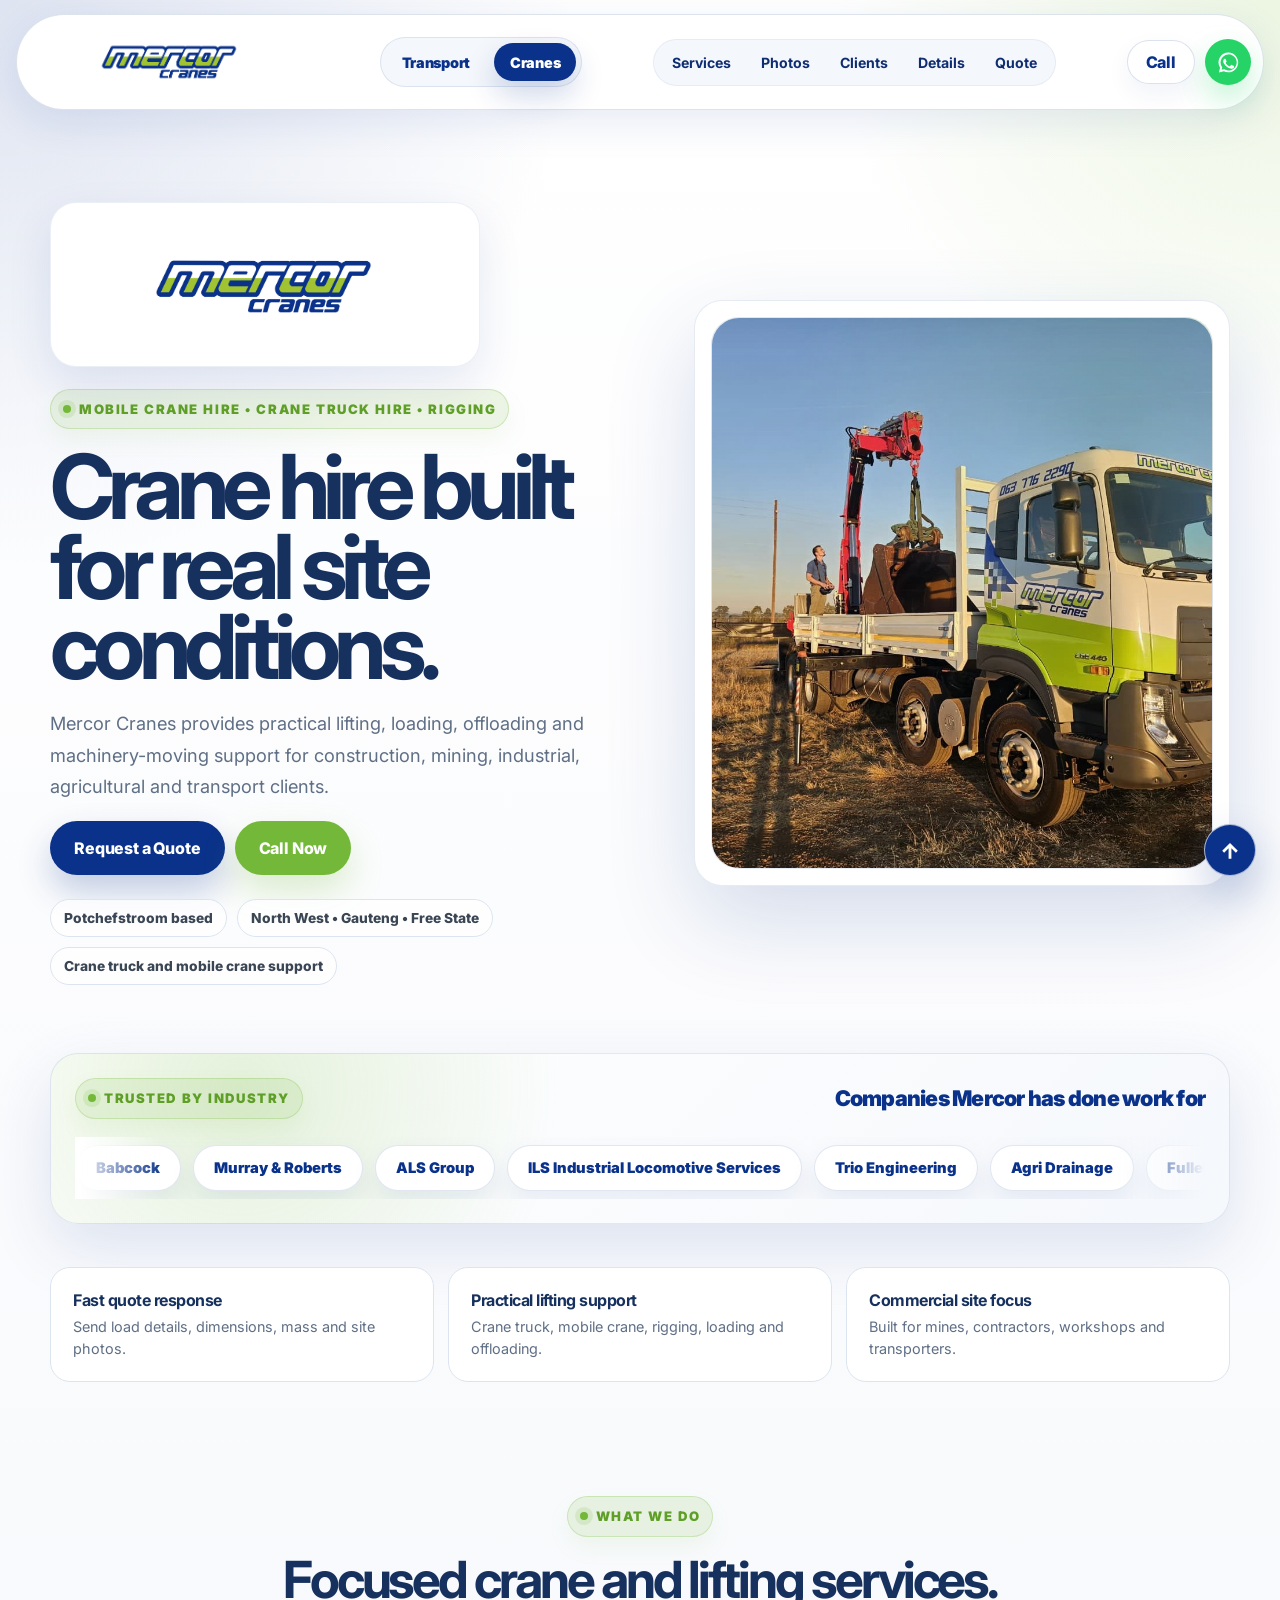
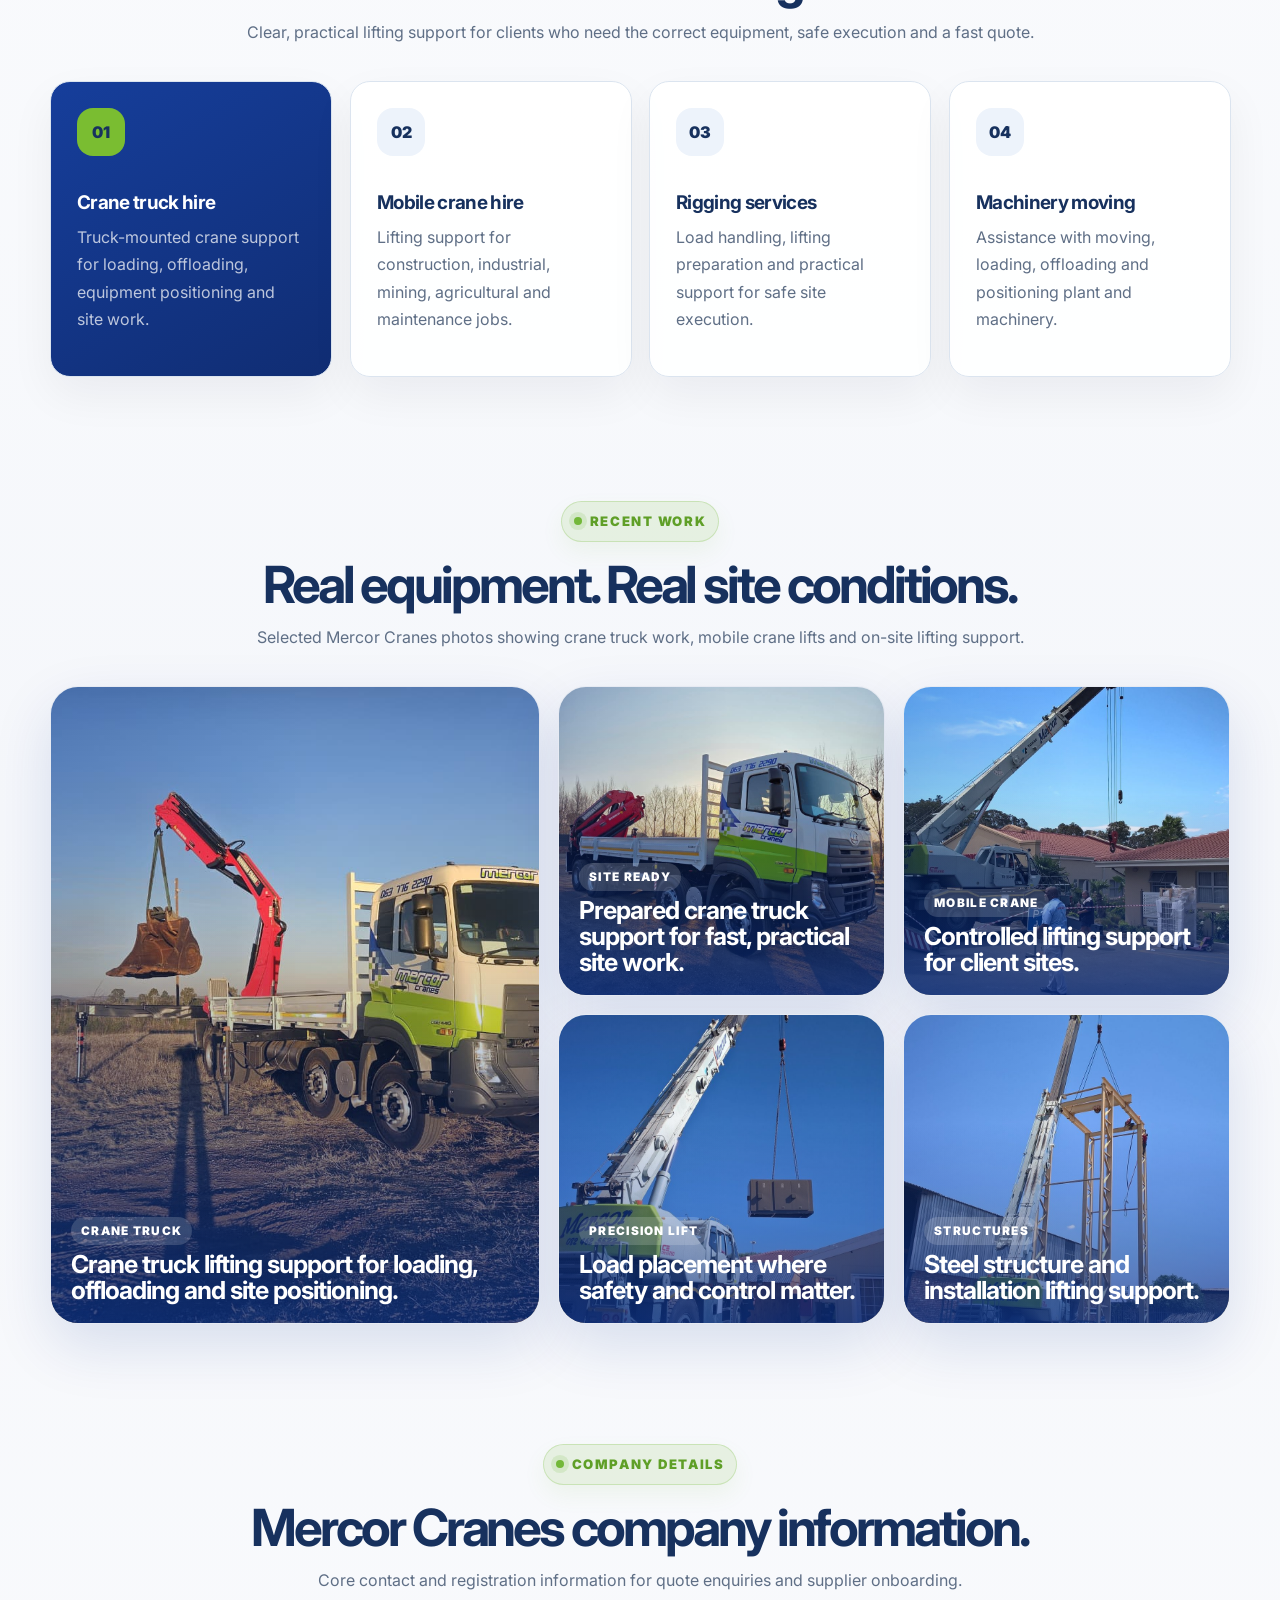
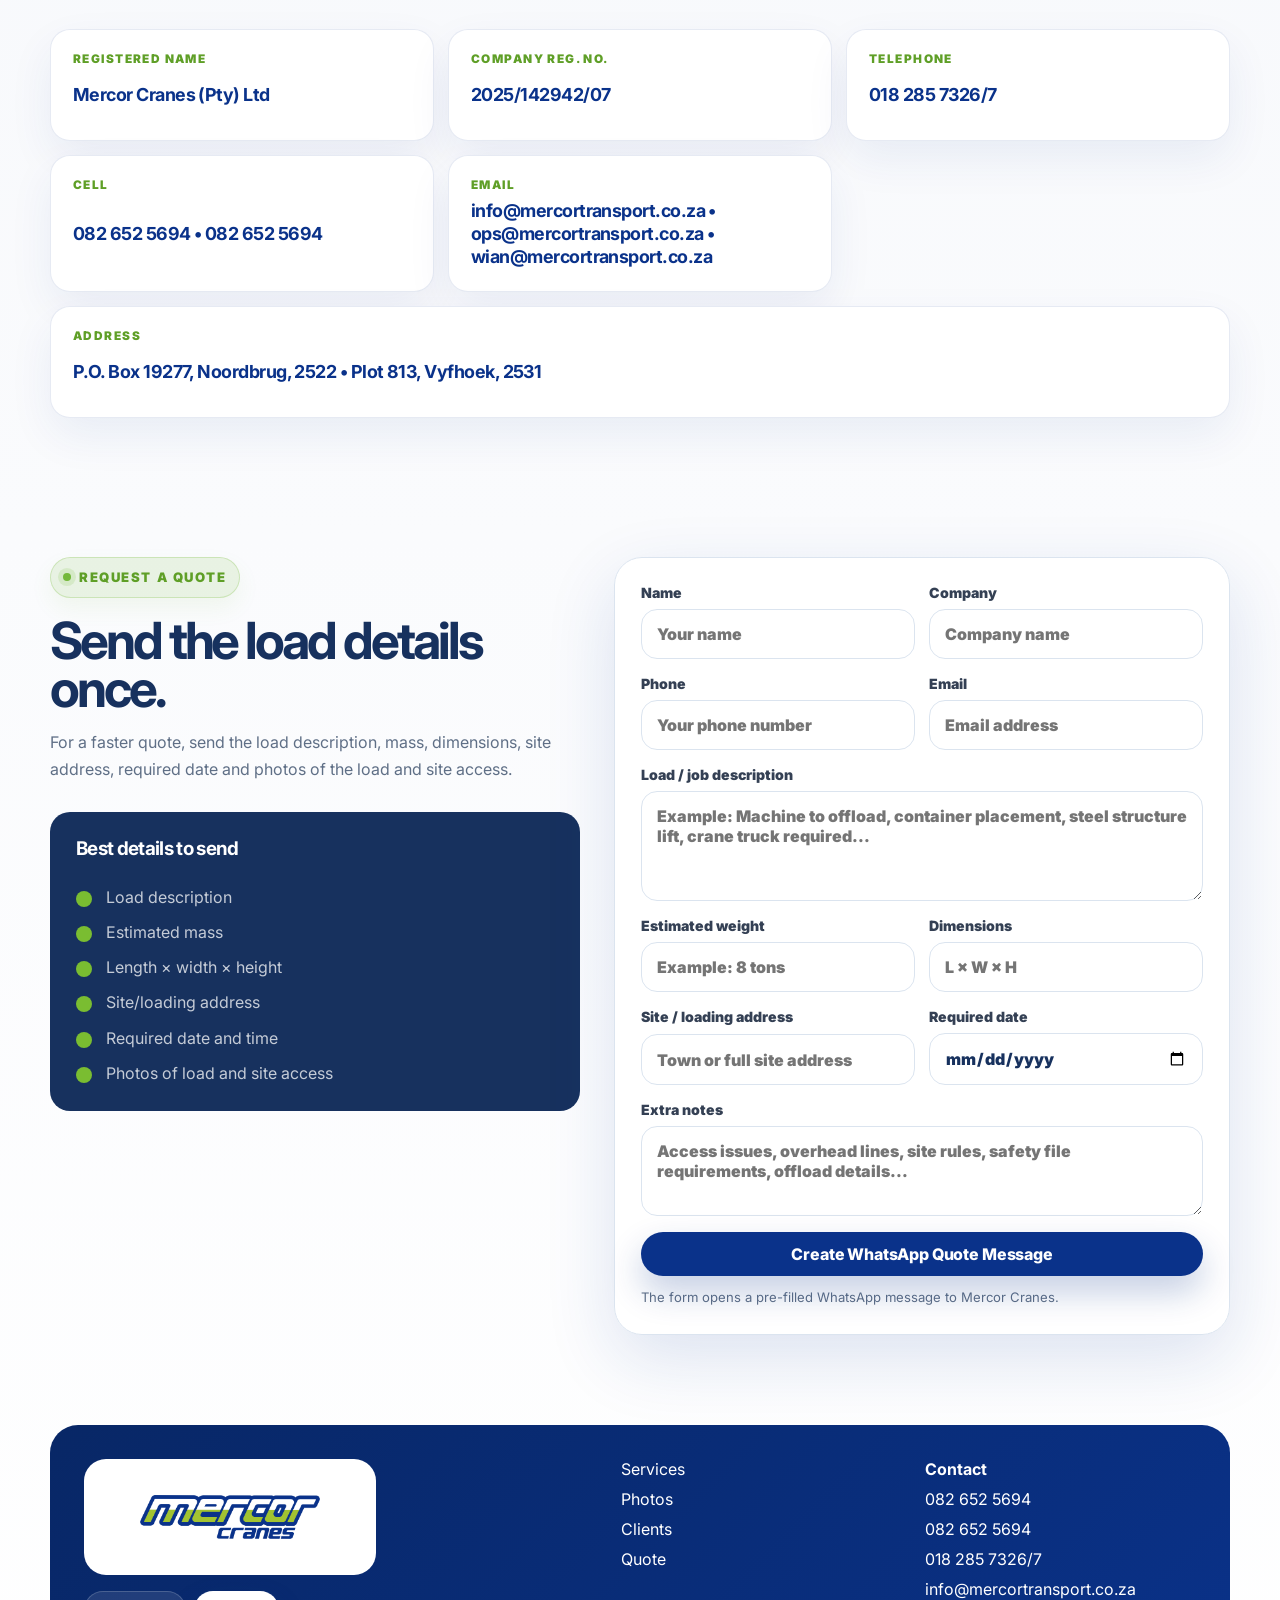
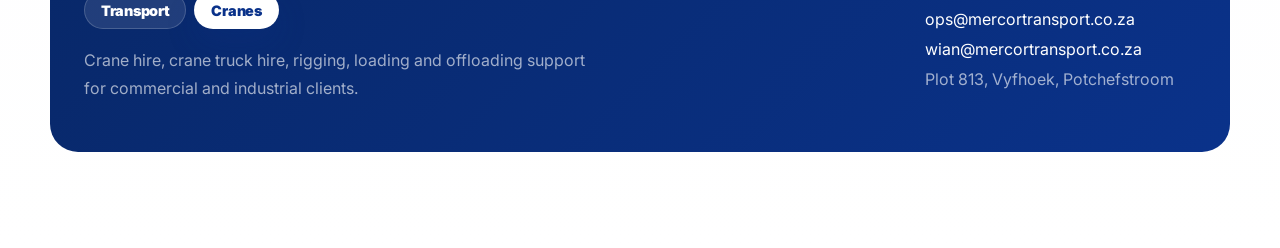
==== commit 63ae3ee3: "Deploy v34" ====
--- a/index.html
+++ b/index.html
@@ -2,7 +2,7 @@
 <html lang="en">
 <head>
   <meta charset="UTF-8" />
-  <meta name="viewport" content="width=device-width, initial-scale=1.0" />
+  <meta name="viewport" content="width=device-width, initial-scale=1.0, maximum-scale=1.0, user-scalable=no, viewport-fit=cover" />
   <title>Mercor Cranes | Crane Hire, Crane Truck Hire & Rigging Services</title>
   <meta name="description" content="Mercor Cranes provides crane hire, crane truck hire, rigging, loading, offloading and machinery moving services for construction, mining, industrial, agricultural and transport clients." />
   <meta name="keywords" content="Mercor Cranes, crane hire Potchefstroom, mobile crane hire, crane truck hire, rigging services, machinery moving, loading and offloading, North West crane hire" />
@@ -10,11 +10,16 @@
   <meta property="og:title" content="Mercor Cranes | Safe Crane Hire & Rigging Services" />
   <meta property="og:description" content="Crane hire, crane truck hire, rigging, machinery moving, loading and offloading for construction, mining, industrial and transport clients." />
   <meta property="og:type" content="website" />
-  <meta property="og:image" content="assets/mercor-cranes-logo.png" />
+  <meta property="og:image" content="/assets/mercor-cranes-logo.png" />
   <meta name="theme-color" content="#0a328a" />
   <link rel="preconnect" href="https://fonts.googleapis.com">
   <link rel="preconnect" href="https://fonts.gstatic.com" crossorigin>
   <link href="https://fonts.googleapis.com/css2?family=Inter:wght@400;500;600;700;800;900&display=swap" rel="stylesheet">
+  <link rel="icon" href="favicon.ico?v=33" sizes="any" />
+  <link rel="icon" type="image/png" sizes="32x32" href="assets/favicon-32x32.png?v=33" />
+  <link rel="icon" type="image/png" sizes="48x48" href="assets/favicon-48x48.png?v=33" />
+  <link rel="apple-touch-icon" sizes="180x180" href="assets/apple-touch-icon.png?v=33" />
+  <link rel="manifest" href="site.webmanifest" />
   <link rel="stylesheet" href="styles.css" />
 </head>
 <body class="page-cranes">
--- a/styles.css
+++ b/styles.css
@@ -3624,3 +3624,122 @@
     min-height: 320px;
   }
 }
+
+
+
+/* v34: lock mobile layout to the device width and stop unwanted zooming */
+html {
+  width: 100%;
+  max-width: 100%;
+  overflow-x: hidden;
+  -webkit-text-size-adjust: 100%;
+  text-size-adjust: 100%;
+}
+
+body {
+  width: 100%;
+  max-width: 100%;
+  overflow-x: hidden;
+  overscroll-behavior-x: none;
+}
+
+.site-shell {
+  width: 100%;
+  max-width: 1540px;
+  overflow-x: clip;
+}
+
+img,
+svg,
+video,
+canvas {
+  max-width: 100%;
+}
+
+/* iPhone Safari zooms into form fields below 16px. Keep all inputs at 16px+ */
+input,
+textarea,
+select,
+button {
+  font-size: 16px;
+}
+
+input,
+textarea,
+select {
+  touch-action: manipulation;
+}
+
+/* Prevent mobile tap/double-tap zoom behaviour on interactive site controls */
+a,
+button,
+.brand-tab,
+.primary-btn,
+.secondary-btn,
+.ghost-btn,
+.whatsapp-icon-btn,
+.back-to-top,
+.sticky-cta a {
+  touch-action: manipulation;
+}
+
+/* Mobile-only screen lock refinements */
+@media (max-width: 900px) {
+  html,
+  body {
+    min-width: 0;
+    max-width: 100vw;
+  }
+
+  .site-shell,
+  main,
+  section,
+  .section,
+  .hero,
+  .client-marquee-section,
+  .trust-strip,
+  .footer,
+  .quote-section,
+  .photo-grid,
+  .company-details-grid,
+  .multi-axle-card {
+    max-width: 100%;
+  }
+
+  .hero,
+  .section,
+  .client-marquee-section,
+  .trust-strip,
+  .footer {
+    box-sizing: border-box;
+  }
+
+  .hero-copy,
+  .hero-media,
+  .quote-form,
+  .quote-copy,
+  .multi-axle-card,
+  .multi-axle-copy,
+  .company-detail,
+  .photo-card,
+  .hero-photo-card {
+    min-width: 0;
+  }
+
+  .hero-copy h1,
+  .section-heading h2,
+  .multi-axle-copy h2 {
+    overflow-wrap: normal;
+    word-break: normal;
+  }
+
+  .topbar,
+  .page-cranes .topbar,
+  .page-transport .topbar {
+    max-width: calc(100vw - 20px);
+  }
+
+  .sticky-cta {
+    max-width: calc(100vw - 24px);
+  }
+}
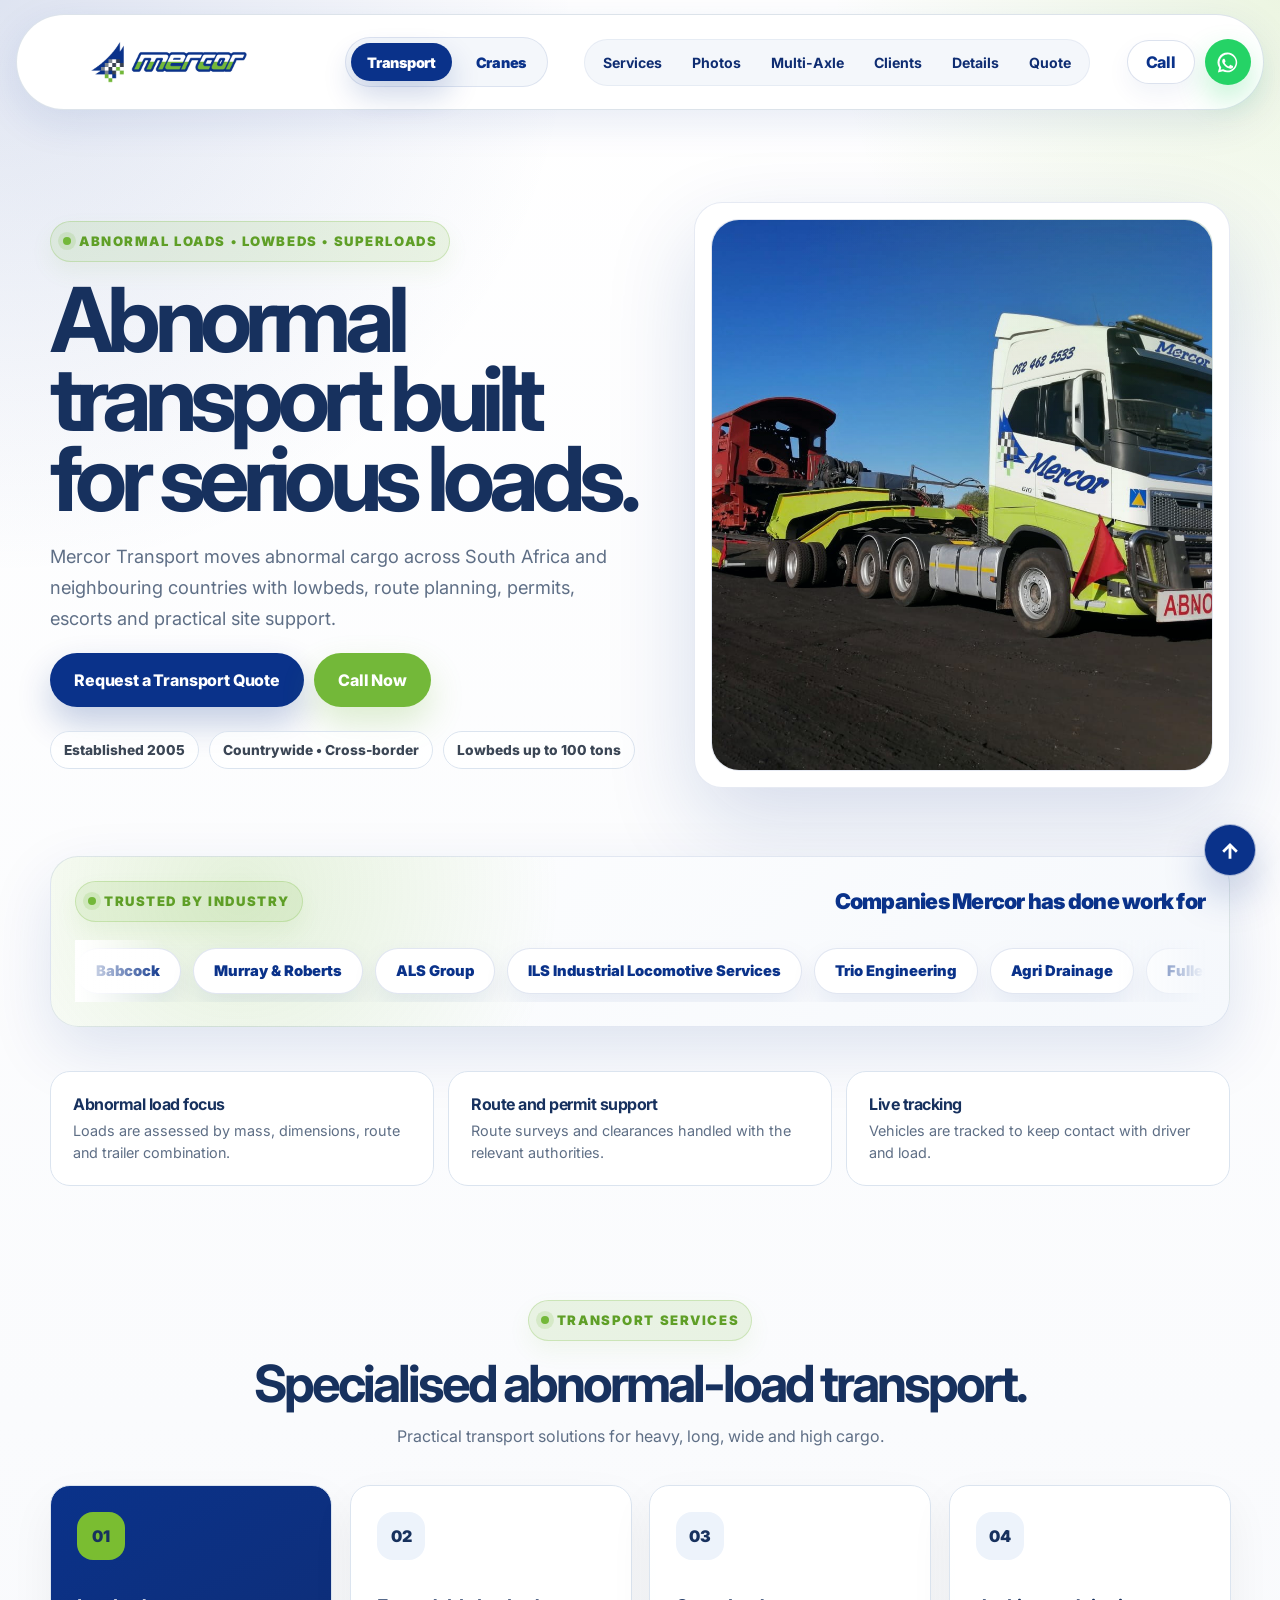
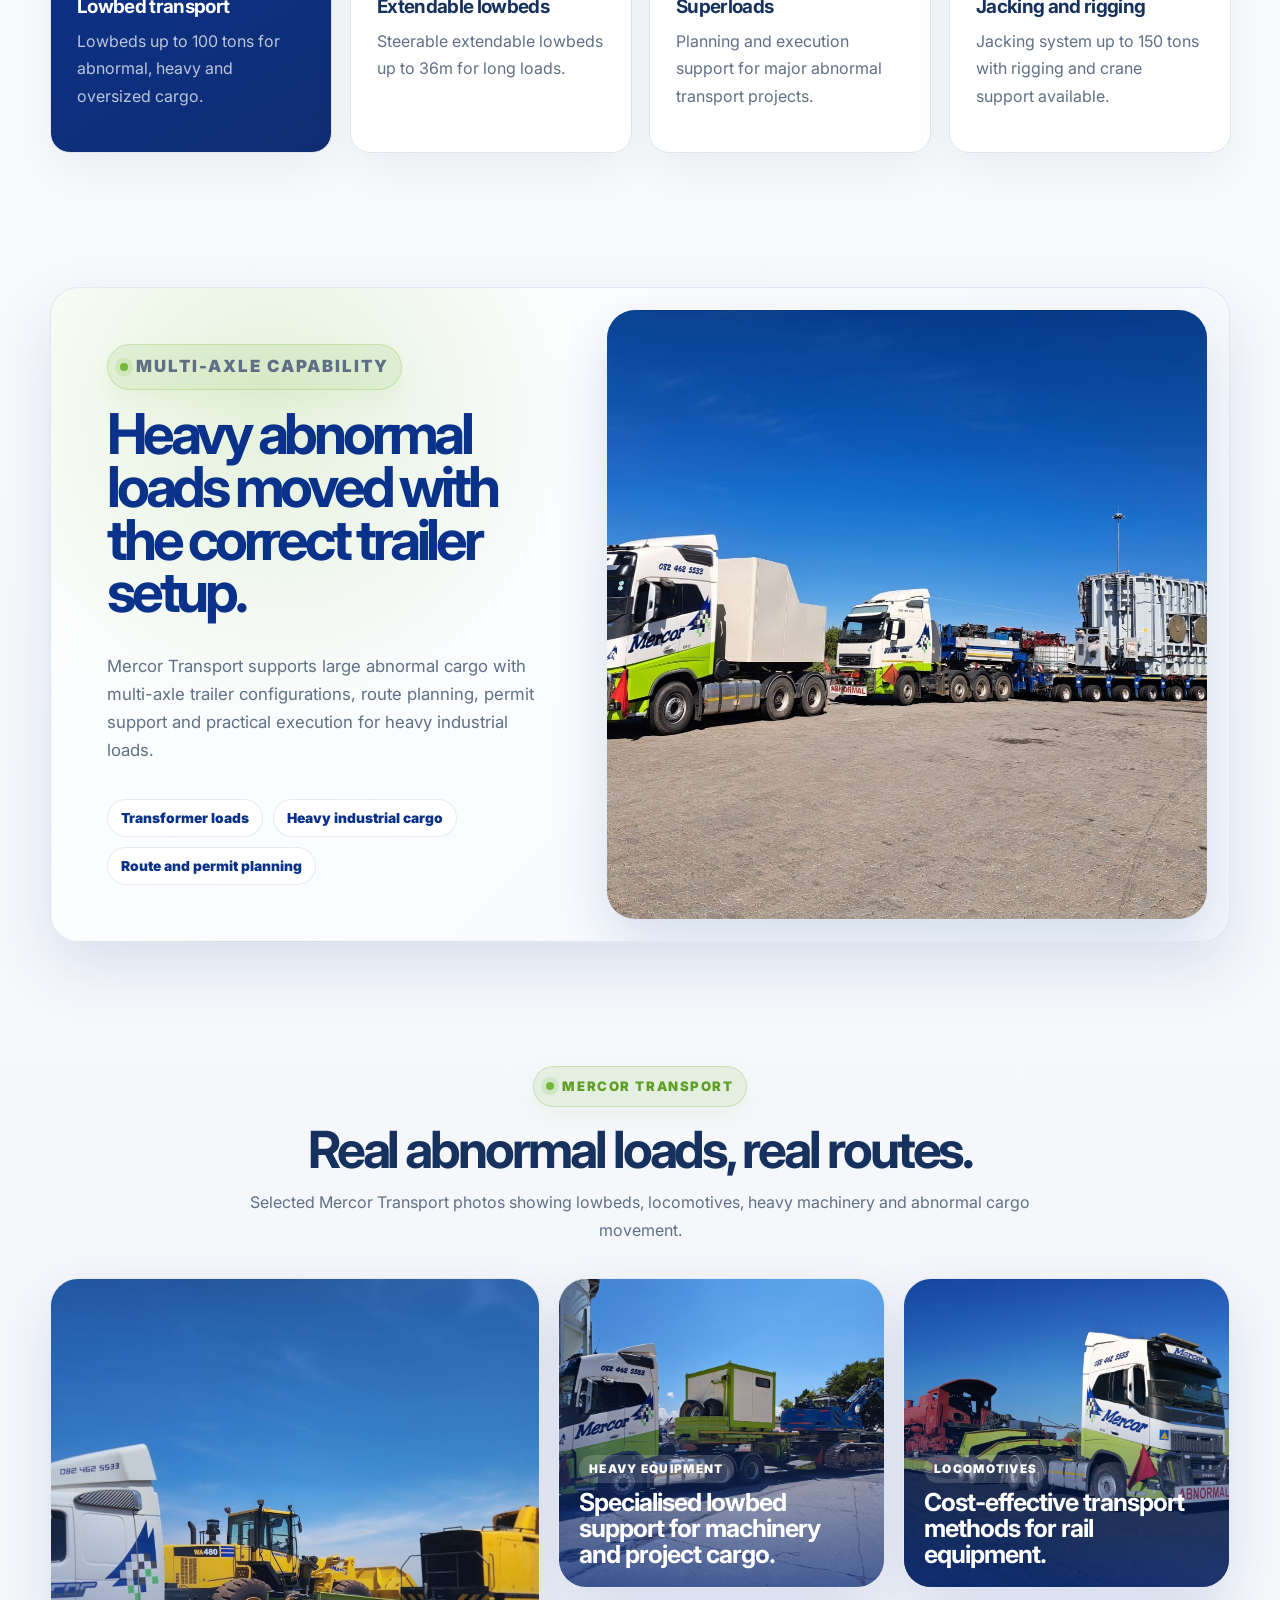
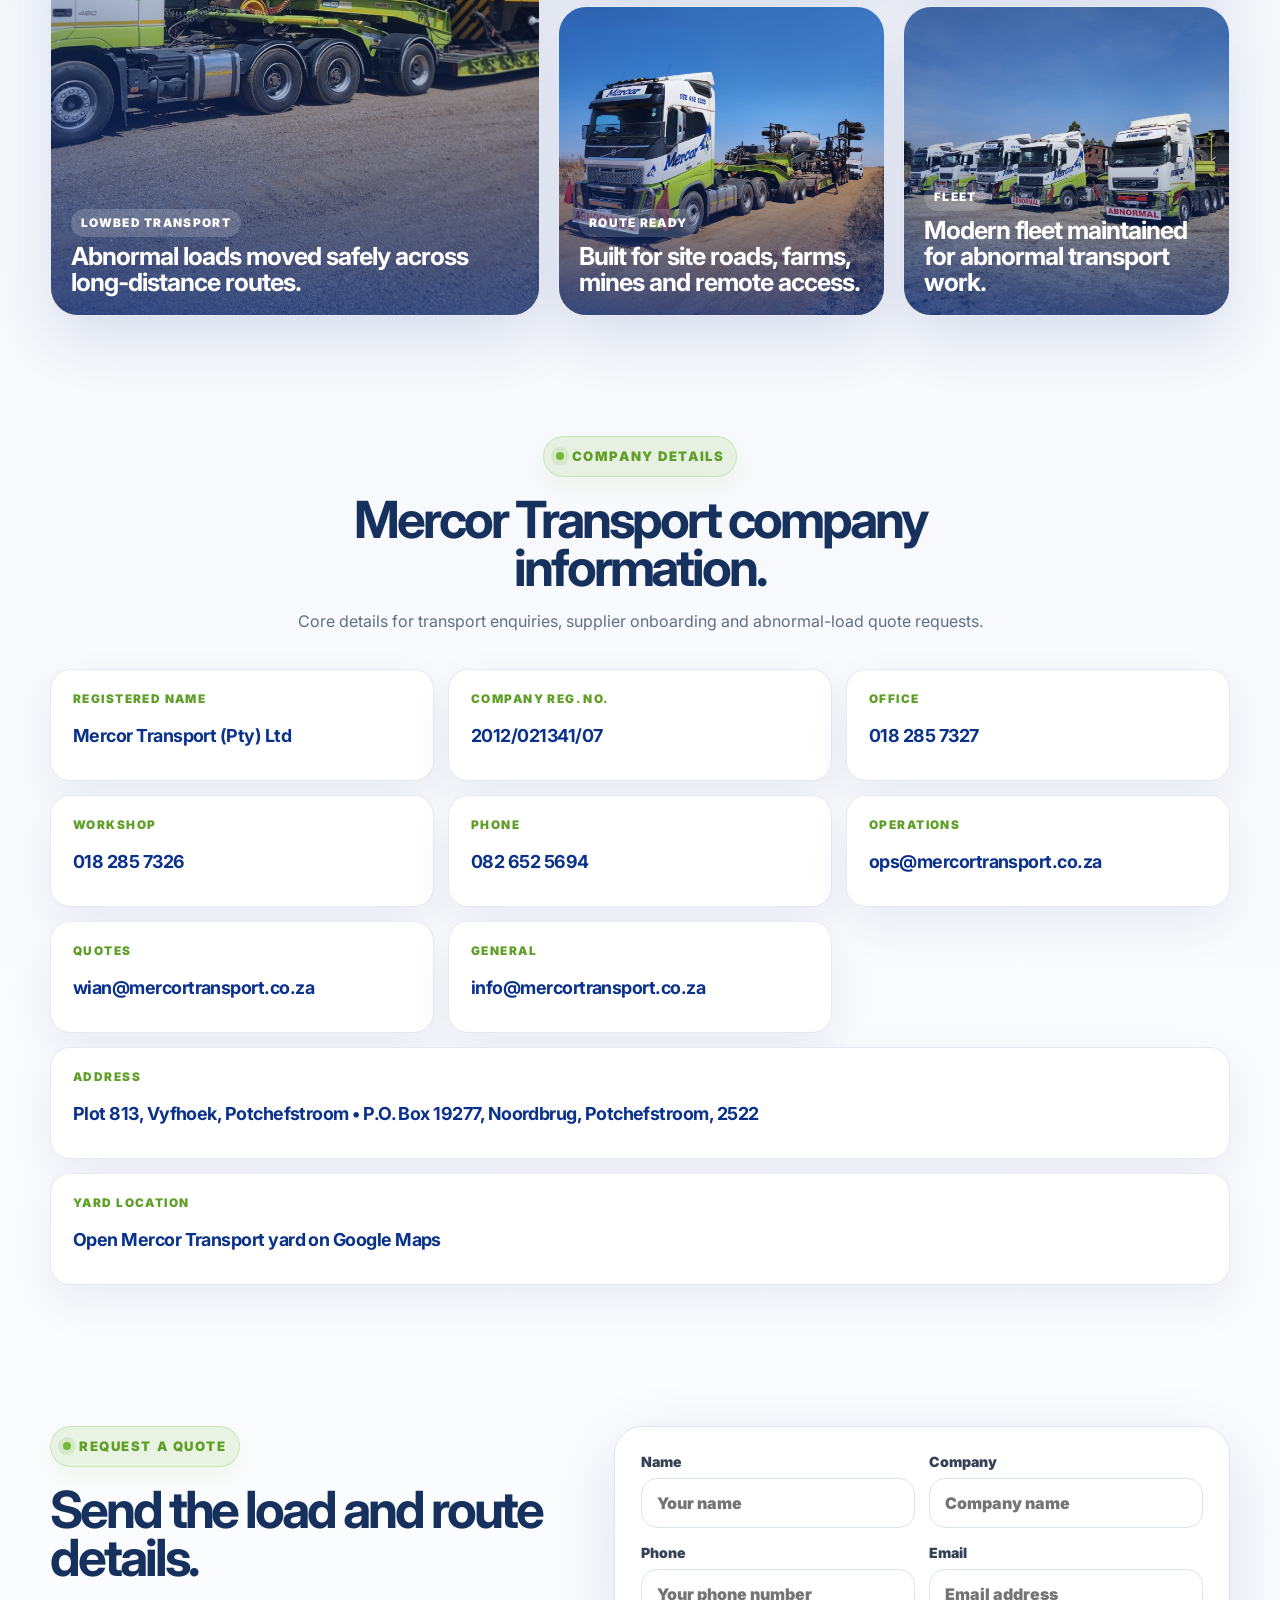
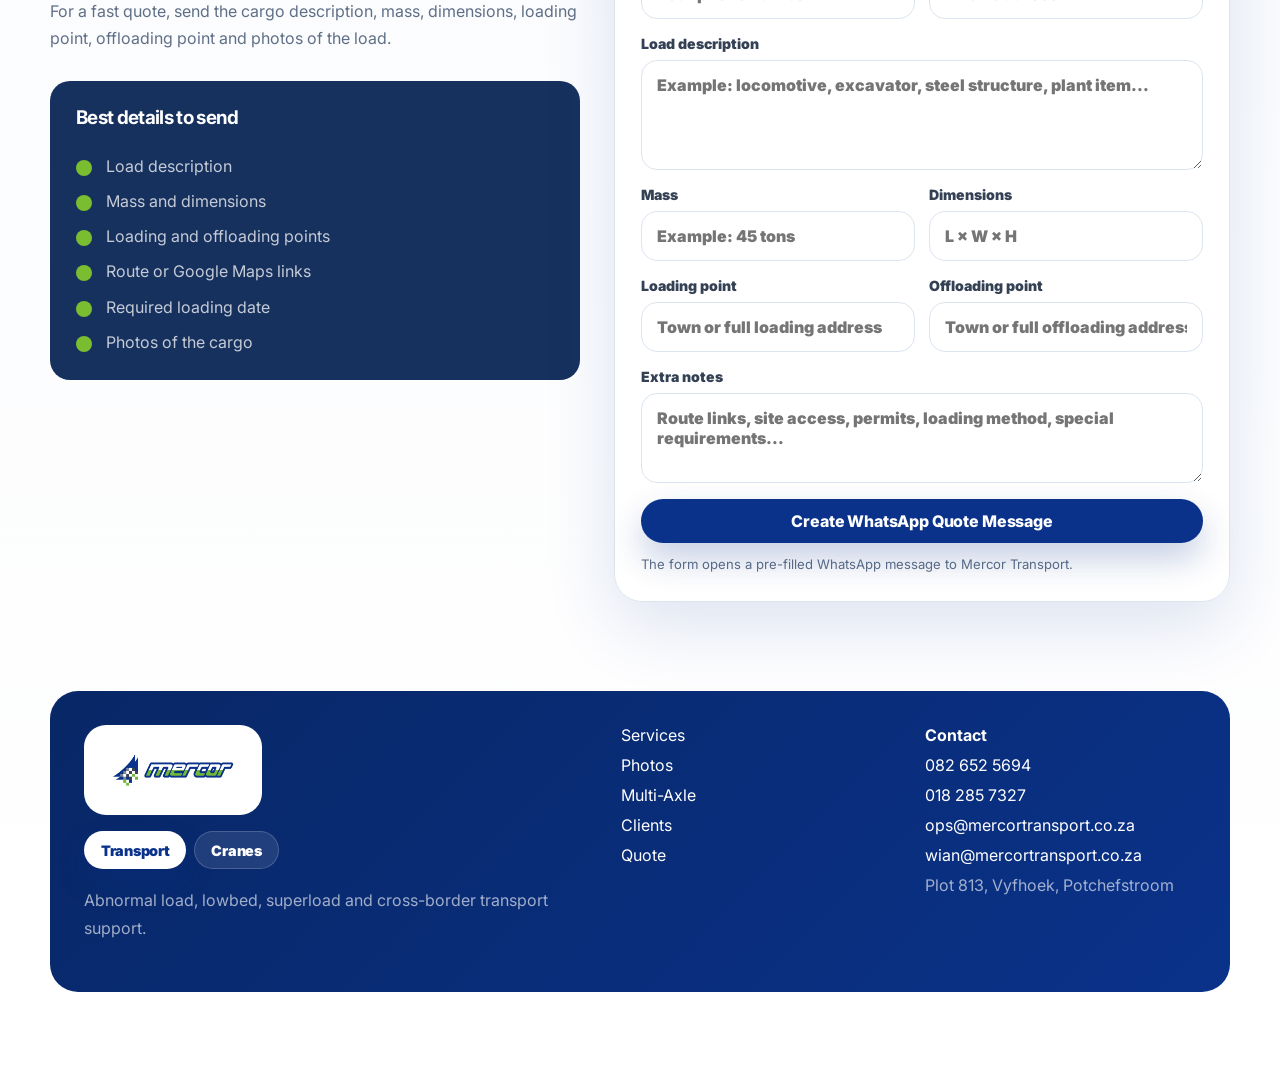
==== commit f89614d7: "Deploy v27 SEO update" ====
--- a/index.html
+++ b/index.html
@@ -3,37 +3,139 @@
 <head>
   <meta charset="UTF-8" />
   <meta name="viewport" content="width=device-width, initial-scale=1.0, maximum-scale=1.0, user-scalable=no, viewport-fit=cover" />
-  <title>Mercor Cranes | Crane Hire, Crane Truck Hire & Rigging Services</title>
-  <meta name="description" content="Mercor Cranes provides crane hire, crane truck hire, rigging, loading, offloading and machinery moving services for construction, mining, industrial, agricultural and transport clients." />
-  <meta name="keywords" content="Mercor Cranes, crane hire Potchefstroom, mobile crane hire, crane truck hire, rigging services, machinery moving, loading and offloading, North West crane hire" />
-  <meta name="author" content="Mercor Cranes" />
-  <meta property="og:title" content="Mercor Cranes | Safe Crane Hire & Rigging Services" />
-  <meta property="og:description" content="Crane hire, crane truck hire, rigging, machinery moving, loading and offloading for construction, mining, industrial and transport clients." />
+  <title>Mercor Transport | Abnormal Load & Lowbed Transport South Africa</title>
+  <meta name="description" content="Mercor Transport provides abnormal load, lowbed, multi-axle, superload and cross-border heavy haulage services from Potchefstroom across South Africa and neighbouring countries." />
+  <meta name="keywords" content="abnormal load transport South Africa, lowbed transport South Africa, heavy haulage South Africa, multi axle transport, superload transport, cross border abnormal transport, Mercor Transport Potchefstroom, locomotive transport" />
+  <meta name="author" content="Mercor Transport" />
+  <meta property="og:title" content="Mercor Transport | Abnormal Load & Lowbed Transport South Africa" />
+  <meta property="og:description" content="Abnormal load, lowbed, multi-axle and cross-border transport services from Potchefstroom across South Africa." />
   <meta property="og:type" content="website" />
-  <meta property="og:image" content="/assets/mercor-cranes-logo.png" />
+  <meta property="og:image" content="https://mercortransport.co.za/assets/transport-hero-locomotive-blue-sky.jpg" />
+  <link rel="canonical" href="https://mercortransport.co.za/" />
+  <meta name="robots" content="index, follow" />
+  <meta property="og:url" content="https://mercortransport.co.za/" />
+  <meta property="og:site_name" content="Mercor Transport" />
+  <meta name="twitter:card" content="summary_large_image" />
+  <meta name="twitter:title" content="Mercor Transport | Abnormal Load & Lowbed Transport South Africa" />
+  <meta name="twitter:description" content="Abnormal load, lowbed, multi-axle and cross-border transport services from Potchefstroom across South Africa." />
+  <meta name="twitter:image" content="https://mercortransport.co.za/assets/transport-hero-locomotive-blue-sky.jpg" />
   <meta name="theme-color" content="#0a328a" />
   <link rel="preconnect" href="https://fonts.googleapis.com">
   <link rel="preconnect" href="https://fonts.gstatic.com" crossorigin>
   <link href="https://fonts.googleapis.com/css2?family=Inter:wght@400;500;600;700;800;900&display=swap" rel="stylesheet">
   <link rel="icon" href="favicon.ico?v=33" sizes="any" />
-  <link rel="icon" type="image/png" sizes="32x32" href="assets/favicon-32x32.png?v=33" />
-  <link rel="icon" type="image/png" sizes="48x48" href="assets/favicon-48x48.png?v=33" />
-  <link rel="apple-touch-icon" sizes="180x180" href="assets/apple-touch-icon.png?v=33" />
+  <link rel="icon" type="image/png" sizes="32x32" href="/assets/favicon-32x32.png?v=33" />
+  <link rel="icon" type="image/png" sizes="48x48" href="/assets/favicon-48x48.png?v=33" />
+  <link rel="apple-touch-icon" sizes="180x180" href="/assets/apple-touch-icon.png?v=33" />
   <link rel="manifest" href="site.webmanifest" />
-  <link rel="stylesheet" href="styles.css" />
+  <link rel="stylesheet" href="/styles.css" />
+  <script type="application/ld+json" class="seo-jsonld">
+[
+  {
+    "@context": "https://schema.org",
+    "@type": "Organization",
+    "@id": "https://mercortransport.co.za/#organization",
+    "name": "Mercor Transport",
+    "url": "https://mercortransport.co.za",
+    "logo": "https://mercortransport.co.za/assets/favicon-512x512.png",
+    "telephone": "+27826525694",
+    "email": "ops@mercortransport.co.za",
+    "address": {
+      "@type": "PostalAddress",
+      "streetAddress": "Plot 813, Vyfhoek",
+      "addressLocality": "Potchefstroom",
+      "addressRegion": "North West",
+      "postalCode": "2531",
+      "addressCountry": "ZA"
+    },
+    "sameAs": [
+      "https://www.facebook.com/mercortransport/"
+    ]
+  },
+  {
+    "@context": "https://schema.org",
+    "@type": "WebSite",
+    "@id": "https://mercortransport.co.za/#website",
+    "name": "Mercor Transport",
+    "url": "https://mercortransport.co.za",
+    "publisher": {
+      "@id": "https://mercortransport.co.za/#organization"
+    }
+  },
+  {
+    "@context": "https://schema.org",
+    "@type": "LocalBusiness",
+    "@id": "https://mercortransport.co.za/#transport-business",
+    "name": "Mercor Transport",
+    "url": "https://mercortransport.co.za/",
+    "description": "Mercor Transport provides abnormal load, lowbed, multi-axle, superload and cross-border heavy haulage services from Potchefstroom across South Africa and neighbouring countries.",
+    "image": "https://mercortransport.co.za/assets/transport-hero-locomotive-blue-sky.jpg",
+    "logo": "https://mercortransport.co.za/assets/favicon-512x512.png",
+    "telephone": "+27826525694",
+    "email": "ops@mercortransport.co.za",
+    "address": {
+      "@type": "PostalAddress",
+      "streetAddress": "Plot 813, Vyfhoek",
+      "addressLocality": "Potchefstroom",
+      "addressRegion": "North West",
+      "postalCode": "2531",
+      "addressCountry": "ZA"
+    },
+    "areaServed": [
+      "South Africa",
+      "North West",
+      "Gauteng",
+      "Free State",
+      "Southern Africa"
+    ],
+    "parentOrganization": {
+      "@id": "https://mercortransport.co.za/#organization"
+    }
+  },
+  {
+    "@context": "https://schema.org",
+    "@type": "Service",
+    "@id": "https://mercortransport.co.za/#abnormal-load-service",
+    "name": "Abnormal Load & Lowbed Transport",
+    "serviceType": "Abnormal load transport, lowbed transport, heavy haulage, multi-axle transport",
+    "description": "Mercor Transport provides abnormal load, lowbed, multi-axle, superload and cross-border heavy haulage services from Potchefstroom across South Africa and neighbouring countries.",
+    "provider": {
+      "@id": "https://mercortransport.co.za/#organization"
+    },
+    "areaServed": [
+      "South Africa",
+      "Southern Africa"
+    ],
+    "url": "https://mercortransport.co.za/"
+  },
+  {
+    "@context": "https://schema.org",
+    "@type": "BreadcrumbList",
+    "@id": "https://mercortransport.co.za/#breadcrumbs",
+    "itemListElement": [
+      {
+        "@type": "ListItem",
+        "position": 1,
+        "name": "Home",
+        "item": "https://mercortransport.co.za/"
+      }
+    ]
+  }
+]
+  </script>
 </head>
-<body class="page-cranes">
+<body class="page-transport">
   <div class="site-shell">
     <header class="topbar" id="top">
-      <a class="brand" href="index.html" aria-label="Mercor Cranes home">
-        <span class="brand-logo-wrap cranes-brand-logo-wrap">
-          <img class="brand-logo" src="assets/mercor-cranes-header-logo.png" alt="Mercor Cranes logo" />
+      <a class="brand" href="/" aria-label="Mercor Transport home">
+        <span class="brand-logo-wrap transport-brand-logo-wrap">
+          <img class="brand-logo" src="/assets/mercor-transport-header-logo.png" alt="Mercor Transport logo" />
         </span>
       </a>
 
       <div class="brand-switch" aria-label="Mercor division selector">
-        <a class="brand-tab" href="transport.html">Transport</a>
-        <a class="brand-tab active" href="index.html">Cranes</a>
+        <a class="brand-tab active" href="/">Transport</a>
+        <a class="brand-tab" href="/cranes">Cranes</a>
       </div>
 
       <button class="nav-toggle" id="navToggle" aria-label="Open menu" aria-expanded="false">
@@ -43,6 +145,7 @@
       <nav class="nav" id="mainNav">
         <a href="#services">Services</a>
         <a href="#work">Photos</a>
+        <a href="#multi-axle">Multi-Axle</a>
         <a href="#clients">Clients</a>
         <a href="#details">Details</a>
         <a href="#quote">Quote</a>
@@ -50,7 +153,7 @@
 
       <div class="top-actions">
         <a class="ghost-btn" href="tel:+27826525694">Call</a>
-        <a class="whatsapp-icon-btn" href="https://wa.me/27826525694?text=Good%20day%20Mercor%20Cranes%2C%20I%20need%20a%20quote." target="_blank" rel="noopener" aria-label="WhatsApp Mercor Cranes">
+        <a class="whatsapp-icon-btn" href="https://wa.me/27826525694?text=Good%20day%20Mercor%20Transport%2C%20I%20need%20an%20abnormal%20load%20quote." target="_blank" rel="noopener" aria-label="WhatsApp Mercor Transport">
           <svg viewBox="0 0 32 32" aria-hidden="true">
             <path d="M16 3.2A12.7 12.7 0 0 0 5.2 22.6L3.7 28.8l6.4-1.5A12.7 12.7 0 1 0 16 3.2zm0 2.4a10.3 10.3 0 1 1-5.2 19.1l-.4-.2-3.2.8.8-3.1-.3-.5A10.3 10.3 0 0 1 16 5.6zm-4.6 5.5c-.3 0-.7.1-1 .5-.3.4-1.2 1.2-1.2 2.9s1.2 3.3 1.4 3.5c.2.2 2.4 3.8 5.9 5.1 2.9 1.1 3.5.9 4.1.8.6-.1 2-.8 2.3-1.6.3-.8.3-1.5.2-1.6-.1-.2-.3-.2-.7-.4l-2.4-1.2c-.3-.1-.6-.2-.8.2-.2.3-.9 1.2-1.1 1.5-.2.2-.4.3-.8.1-.4-.2-1.5-.6-2.9-1.8-1.1-1-1.8-2.1-2-2.5-.2-.3 0-.5.2-.7.2-.2.3-.4.5-.6.2-.2.2-.3.3-.6.1-.2.1-.4 0-.6l-1.1-2.5c-.3-.6-.5-.5-.8-.5h-.1z"/>
           </svg>
@@ -61,28 +164,25 @@
     <main>
       <section class="hero section-grid compact-hero">
         <div class="hero-copy reveal">
-          <div class="hero-logo-lockup">
-            <img src="assets/mercor-cranes-logo.png" alt="Mercor Cranes logo" />
-          </div>
-          <p class="eyebrow">Mobile crane hire • Crane truck hire • Rigging</p>
-          <h1>Crane hire built for real site conditions.</h1>
+          <p class="eyebrow">Abnormal loads • Lowbeds • Superloads</p>
+          <h1>Abnormal transport built for serious loads.</h1>
           <p class="hero-text">
-            Mercor Cranes provides practical lifting, loading, offloading and machinery-moving support for construction, mining, industrial, agricultural and transport clients.
+            Mercor Transport moves abnormal cargo across South Africa and neighbouring countries with lowbeds, route planning, permits, escorts and practical site support.
           </p>
           <div class="hero-actions">
-            <a class="primary-btn large" href="#quote">Request a Quote</a>
+            <a class="primary-btn large" href="#quote">Request a Transport Quote</a>
             <a class="secondary-btn large" href="tel:+27826525694">Call Now</a>
           </div>
           <div class="hero-proof">
-            <span>Potchefstroom based</span>
-            <span>North West • Gauteng • Free State</span>
-            <span>Crane truck and mobile crane support</span>
-          </div>
-        </div>
-
-        <div class="hero-visual hero-media reveal" aria-label="Mercor Cranes truck mounted crane working on site">
+            <span>Established 2005</span>
+            <span>Countrywide • Cross-border</span>
+            <span>Lowbeds up to 100 tons</span>
+          </div>
+        </div>
+
+        <div class="hero-visual hero-media reveal transport-hero" aria-label="Mercor Transport abnormal load on route">
           <div class="hero-photo-card">
-            <img class="hero-site-image" src="assets/cranes-loading.jpg" alt="Mercor Cranes truck mounted crane lifting equipment" />
+            <img class="hero-site-image" src="/assets/transport-hero-locomotive-blue-sky.jpg" alt="Mercor Transport locomotive on lowbed under blue sky" />
           </div>
         </div>
       </section>
@@ -140,97 +240,118 @@
         </div>
       </section>
 
-      <section class="trust-strip reveal" aria-label="Key benefits">
+      <section class="trust-strip reveal" aria-label="Key transport benefits">
         <div>
-          <strong>Fast quote response</strong>
-          <span>Send load details, dimensions, mass and site photos.</span>
+          <strong>Abnormal load focus</strong>
+          <span>Loads are assessed by mass, dimensions, route and trailer combination.</span>
         </div>
         <div>
-          <strong>Practical lifting support</strong>
-          <span>Crane truck, mobile crane, rigging, loading and offloading.</span>
+          <strong>Route and permit support</strong>
+          <span>Route surveys and clearances handled with the relevant authorities.</span>
         </div>
         <div>
-          <strong>Commercial site focus</strong>
-          <span>Built for mines, contractors, workshops and transporters.</span>
+          <strong>Live tracking</strong>
+          <span>Vehicles are tracked to keep contact with driver and load.</span>
         </div>
       </section>
 
       <section class="section reveal" id="services">
         <div class="section-heading">
-          <p class="eyebrow">What we do</p>
-          <h2>Focused crane and lifting services.</h2>
+          <p class="eyebrow">Transport services</p>
+          <h2>Specialised abnormal-load transport.</h2>
           <p>
-            Clear, practical lifting support for clients who need the correct equipment, safe execution and a fast quote.
+            Practical transport solutions for heavy, long, wide and high cargo.
           </p>
         </div>
 
         <div class="cards service-cards service-cards-tight">
           <article class="card featured-card">
             <span class="card-icon">01</span>
-            <h3>Crane truck hire</h3>
-            <p>Truck-mounted crane support for loading, offloading, equipment positioning and site work.</p>
+            <h3>Lowbed transport</h3>
+            <p>Lowbeds up to 100 tons for abnormal, heavy and oversized cargo.</p>
           </article>
           <article class="card">
             <span class="card-icon">02</span>
-            <h3>Mobile crane hire</h3>
-            <p>Lifting support for construction, industrial, mining, agricultural and maintenance jobs.</p>
+            <h3>Extendable lowbeds</h3>
+            <p>Steerable extendable lowbeds up to 36m for long loads.</p>
           </article>
           <article class="card">
             <span class="card-icon">03</span>
-            <h3>Rigging services</h3>
-            <p>Load handling, lifting preparation and practical support for safe site execution.</p>
+            <h3>Superloads</h3>
+            <p>Planning and execution support for major abnormal transport projects.</p>
           </article>
           <article class="card">
             <span class="card-icon">04</span>
-            <h3>Machinery moving</h3>
-            <p>Assistance with moving, loading, offloading and positioning plant and machinery.</p>
-          </article>
+            <h3>Jacking and rigging</h3>
+            <p>Jacking system up to 150 tons with rigging and crane support available.</p>
+          </article>
+        </div>
+      </section>
+
+
+      <section class="section multi-axle-section reveal" id="multi-axle">
+        <div class="multi-axle-card">
+          <div class="multi-axle-copy">
+            <p class="eyebrow">Multi-axle capability</p>
+            <h2>Heavy abnormal loads moved with the correct trailer setup.</h2>
+            <p>
+              Mercor Transport supports large abnormal cargo with multi-axle trailer configurations, route planning, permit support and practical execution for heavy industrial loads.
+            </p>
+            <div class="multi-axle-points">
+              <span>Transformer loads</span>
+              <span>Heavy industrial cargo</span>
+              <span>Route and permit planning</span>
+            </div>
+          </div>
+          <div class="multi-axle-photo">
+            <img src="/assets/transport-multi-axle-transformer.jpg" alt="Mercor Transport multi-axle abnormal load with transformer" loading="lazy" />
+          </div>
         </div>
       </section>
 
       <section class="section photo-showcase reveal" id="work">
         <div class="section-heading">
-          <p class="eyebrow">Recent work</p>
-          <h2>Real equipment. Real site conditions.</h2>
+          <p class="eyebrow">Mercor Transport</p>
+          <h2>Real abnormal loads, real routes.</h2>
           <p>
-            Selected Mercor Cranes photos showing crane truck work, mobile crane lifts and on-site lifting support.
+            Selected Mercor Transport photos showing lowbeds, locomotives, heavy machinery and abnormal cargo movement.
           </p>
         </div>
 
         <div class="photo-grid">
           <article class="photo-card photo-card-large reveal">
-            <img src="assets/cranes-truck-action.jpg" alt="Mercor Cranes crane truck lifting on site" loading="lazy" />
+            <img src="/assets/transport-lowbed-road.jpg" alt="Mercor Transport moving locomotive on lowbed" loading="lazy" />
             <div>
-              <span>Crane truck</span>
-              <strong>Crane truck lifting support for loading, offloading and site positioning.</strong>
+              <span>Lowbed transport</span>
+              <strong>Abnormal loads moved safely across long-distance routes.</strong>
             </div>
           </article>
           <article class="photo-card reveal">
-            <img src="assets/cranes-truck-front.jpg" alt="Mercor Cranes truck mounted crane front view" loading="lazy" />
+            <img src="/assets/transport-blue-machine.jpg" alt="Mercor Transport carrying heavy plant equipment" loading="lazy" />
             <div>
-              <span>Site ready</span>
-              <strong>Prepared crane truck support for fast, practical site work.</strong>
+              <span>Heavy equipment</span>
+              <strong>Specialised lowbed support for machinery and project cargo.</strong>
             </div>
           </article>
           <article class="photo-card reveal">
-            <img src="assets/cranes-hospital-wide.jpg" alt="Mercor mobile crane lifting at a facility" loading="lazy" />
+            <img src="/assets/transport-locomotive.jpg" alt="Mercor Transport carrying a locomotive" loading="lazy" />
             <div>
-              <span>Mobile crane</span>
-              <strong>Controlled lifting support for client sites.</strong>
+              <span>Locomotives</span>
+              <strong>Cost-effective transport methods for rail equipment.</strong>
             </div>
           </article>
           <article class="photo-card reveal">
-            <img src="assets/cranes-box-lift.jpg" alt="Mercor mobile crane lifting a boxed load" loading="lazy" />
+            <img src="/assets/transport-sand-road.jpg" alt="Mercor Transport abnormal load on rural road" loading="lazy" />
             <div>
-              <span>Precision lift</span>
-              <strong>Load placement where safety and control matter.</strong>
+              <span>Route ready</span>
+              <strong>Built for site roads, farms, mines and remote access.</strong>
             </div>
           </article>
           <article class="photo-card reveal">
-            <img src="assets/cranes-structure-lift.jpg" alt="Mercor mobile crane lifting steel structure" loading="lazy" />
+            <img src="/assets/transport-fleet.jpg" alt="Mercor Transport abnormal fleet lineup" loading="lazy" />
             <div>
-              <span>Structures</span>
-              <strong>Steel structure and installation lifting support.</strong>
+              <span>Fleet</span>
+              <strong>Modern fleet maintained for abnormal transport work.</strong>
             </div>
           </article>
         </div>
@@ -239,36 +360,52 @@
       <section class="section company-details-section reveal" id="details">
         <div class="section-heading">
           <p class="eyebrow">Company details</p>
-          <h2>Mercor Cranes company information.</h2>
+          <h2>Mercor Transport company information.</h2>
           <p>
-            Core contact and registration information for quote enquiries and supplier onboarding.
+            Core details for transport enquiries, supplier onboarding and abnormal-load quote requests.
           </p>
         </div>
 
         <div class="company-details-grid">
           <div class="company-detail">
             <span>Registered name</span>
-            <strong>Mercor Cranes (Pty) Ltd</strong>
+            <strong>Mercor Transport (Pty) Ltd</strong>
           </div>
           <div class="company-detail">
             <span>Company Reg. No.</span>
-            <strong>2025/142942/07</strong>
-          </div>
-          <div class="company-detail">
-            <span>Telephone</span>
-            <strong>018 285 7326/7</strong>
-          </div>
-          <div class="company-detail">
-            <span>Cell</span>
-            <strong>082 652 5694 • 082 652 5694</strong>
-          </div>
-          <div class="company-detail">
-            <span>Email</span>
-            <strong>info@mercortransport.co.za • ops@mercortransport.co.za • wian@mercortransport.co.za</strong>
+            <strong>2012/021341/07</strong>
+          </div>
+          <div class="company-detail">
+            <span>Office</span>
+            <strong>018 285 7327</strong>
+          </div>
+          <div class="company-detail">
+            <span>Workshop</span>
+            <strong>018 285 7326</strong>
+          </div>
+          <div class="company-detail">
+            <span>Phone</span>
+            <strong>082 652 5694</strong>
+          </div>
+          <div class="company-detail">
+            <span>Operations</span>
+            <strong>ops@mercortransport.co.za</strong>
+          </div>
+          <div class="company-detail">
+            <span>Quotes</span>
+            <strong>wian@mercortransport.co.za</strong>
+          </div>
+          <div class="company-detail">
+            <span>General</span>
+            <strong>info@mercortransport.co.za</strong>
           </div>
           <div class="company-detail company-detail-wide">
             <span>Address</span>
-            <strong>P.O. Box 19277, Noordbrug, 2522 • Plot 813, Vyfhoek, 2531</strong>
+            <strong>Plot 813, Vyfhoek, Potchefstroom • P.O. Box 19277, Noordbrug, Potchefstroom, 2522</strong>
+          </div>
+          <div class="company-detail company-detail-wide">
+            <span>Yard location</span>
+            <strong><a href="https://maps.app.goo.gl/aooijqEyyGSZ2ip88" target="_blank" rel="noopener">Open Mercor Transport yard on Google Maps</a></strong>
           </div>
         </div>
       </section>
@@ -276,25 +413,25 @@
       <section class="section quote-section reveal" id="quote">
         <div class="quote-copy">
           <p class="eyebrow">Request a quote</p>
-          <h2>Send the load details once.</h2>
+          <h2>Send the load and route details.</h2>
           <p>
-            For a faster quote, send the load description, mass, dimensions, site address, required date and photos of the load and site access.
+            For a fast quote, send the cargo description, mass, dimensions, loading point, offloading point and photos of the load.
           </p>
           <div class="quote-checklist">
             <h3>Best details to send</h3>
             <ul>
               <li>Load description</li>
-              <li>Estimated mass</li>
-              <li>Length × width × height</li>
-              <li>Site/loading address</li>
-              <li>Required date and time</li>
-              <li>Photos of load and site access</li>
+              <li>Mass and dimensions</li>
+              <li>Loading and offloading points</li>
+              <li>Route or Google Maps links</li>
+              <li>Required loading date</li>
+              <li>Photos of the cargo</li>
             </ul>
           </div>
         </div>
 
         <form class="quote-form" id="quoteForm">
-          <input type="hidden" name="serviceContext" value="crane/lifting" />
+          <input type="hidden" name="serviceContext" value="abnormal transport" />
           <div class="form-row">
             <label>
               Name
@@ -316,13 +453,13 @@
             </label>
           </div>
           <label>
-            Load / job description
-            <textarea name="load" rows="4" placeholder="Example: Machine to offload, container placement, steel structure lift, crane truck required..." required></textarea>
+            Load description
+            <textarea name="load" rows="4" placeholder="Example: locomotive, excavator, steel structure, plant item..." required></textarea>
           </label>
           <div class="form-row">
             <label>
-              Estimated weight
-              <input type="text" name="weight" placeholder="Example: 8 tons" />
+              Mass
+              <input type="text" name="weight" placeholder="Example: 45 tons" />
             </label>
             <label>
               Dimensions
@@ -331,49 +468,48 @@
           </div>
           <div class="form-row">
             <label>
-              Site / loading address
-              <input type="text" name="site" placeholder="Town or full site address" required />
-            </label>
-            <label>
-              Required date
-              <input type="date" name="date" />
+              Loading point
+              <input type="text" name="site" placeholder="Town or full loading address" required />
+            </label>
+            <label>
+              Offloading point
+              <input type="text" name="offload" placeholder="Town or full offloading address" required />
             </label>
           </div>
           <label>
             Extra notes
-            <textarea name="notes" rows="3" placeholder="Access issues, overhead lines, site rules, safety file requirements, offload details..."></textarea>
+            <textarea name="notes" rows="3" placeholder="Route links, site access, permits, loading method, special requirements..."></textarea>
           </label>
           <button class="primary-btn full" type="submit">Create WhatsApp Quote Message</button>
-          <p class="form-note">The form opens a pre-filled WhatsApp message to Mercor Cranes.</p>
+          <p class="form-note">The form opens a pre-filled WhatsApp message to Mercor Transport.</p>
         </form>
       </section>
     </main>
 
     <footer class="footer reveal">
       <div>
-        <a class="brand footer-brand" href="index.html">
-          <span class="brand-logo-wrap cranes-footer-logo-wrap">
-            <img class="brand-logo" src="assets/mercor-cranes-header-logo.png" alt="Mercor Cranes logo" />
+        <a class="brand footer-brand" href="/">
+          <span class="brand-logo-wrap footer-logo-wrap">
+            <img class="brand-logo" src="/assets/mercor-transport-header-logo.png" alt="Mercor Transport logo" />
           </span>
         </a>
         <div class="footer-division-tabs">
-          <a class="brand-tab" href="transport.html">Transport</a>
-          <a class="brand-tab active" href="index.html">Cranes</a>
-        </div>
-        <p>Crane hire, crane truck hire, rigging, loading and offloading support for commercial and industrial clients.</p>
+          <a class="brand-tab active" href="/">Transport</a>
+          <a class="brand-tab" href="/cranes">Cranes</a>
+        </div>
+        <p>Abnormal load, lowbed, superload and cross-border transport support.</p>
       </div>
       <div class="footer-links">
         <a href="#services">Services</a>
         <a href="#work">Photos</a>
+        <a href="#multi-axle">Multi-Axle</a>
         <a href="#clients">Clients</a>
         <a href="#quote">Quote</a>
       </div>
       <div class="footer-contact">
         <strong>Contact</strong>
-        <a href="tel:+278265256940">082 652 5694</a>
         <a href="tel:+27826525694">082 652 5694</a>
-        <a href="tel:+27826525694">018 285 7326/7</a>
-        <a href="mailto:info@mercortransport.co.za">info@mercortransport.co.za</a>
+        <a href="tel:+27826525694">018 285 7327</a>
         <a href="mailto:ops@mercortransport.co.za">ops@mercortransport.co.za</a>
         <a href="mailto:wian@mercortransport.co.za">wian@mercortransport.co.za</a>
         <span>Plot 813, Vyfhoek, Potchefstroom</span>
@@ -383,7 +519,7 @@
     <div class="sticky-cta">
       <a href="tel:+27826525694">Call</a>
       <a href="#quote">Quote</a>
-      <a href="https://wa.me/27826525694?text=Good%20day%20Mercor%20Cranes%2C%20I%20need%20a%20quote." target="_blank" rel="noopener">WhatsApp</a>
+      <a href="https://wa.me/27826525694?text=Good%20day%20Mercor%20Transport%2C%20I%20need%20an%20abnormal%20load%20quote." target="_blank" rel="noopener">WhatsApp</a>
     </div>
     <a class="back-to-top" href="#top" aria-label="Back to top">
       <svg viewBox="0 0 24 24" aria-hidden="true">
@@ -393,6 +529,6 @@
 
   </div>
 
-  <script src="script.js"></script>
+  <script src="/script.js"></script>
 </body>
 </html>
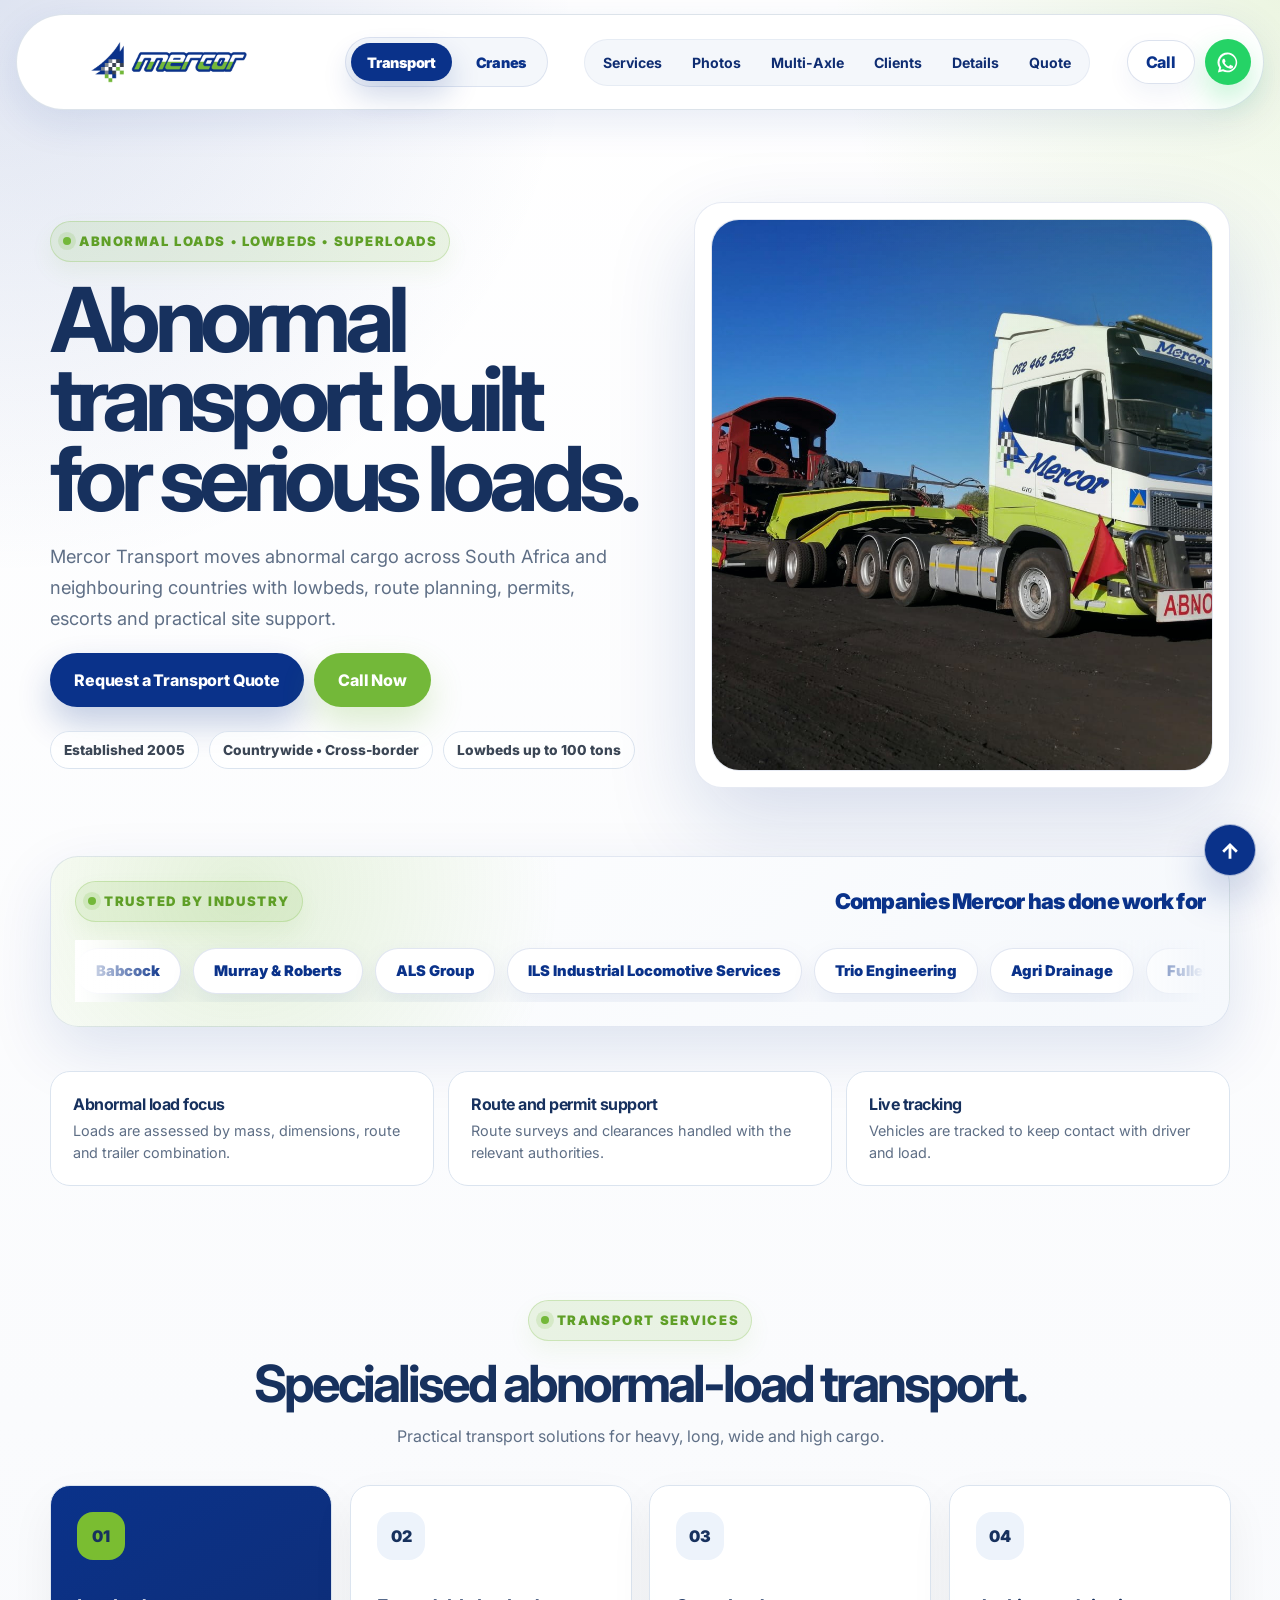
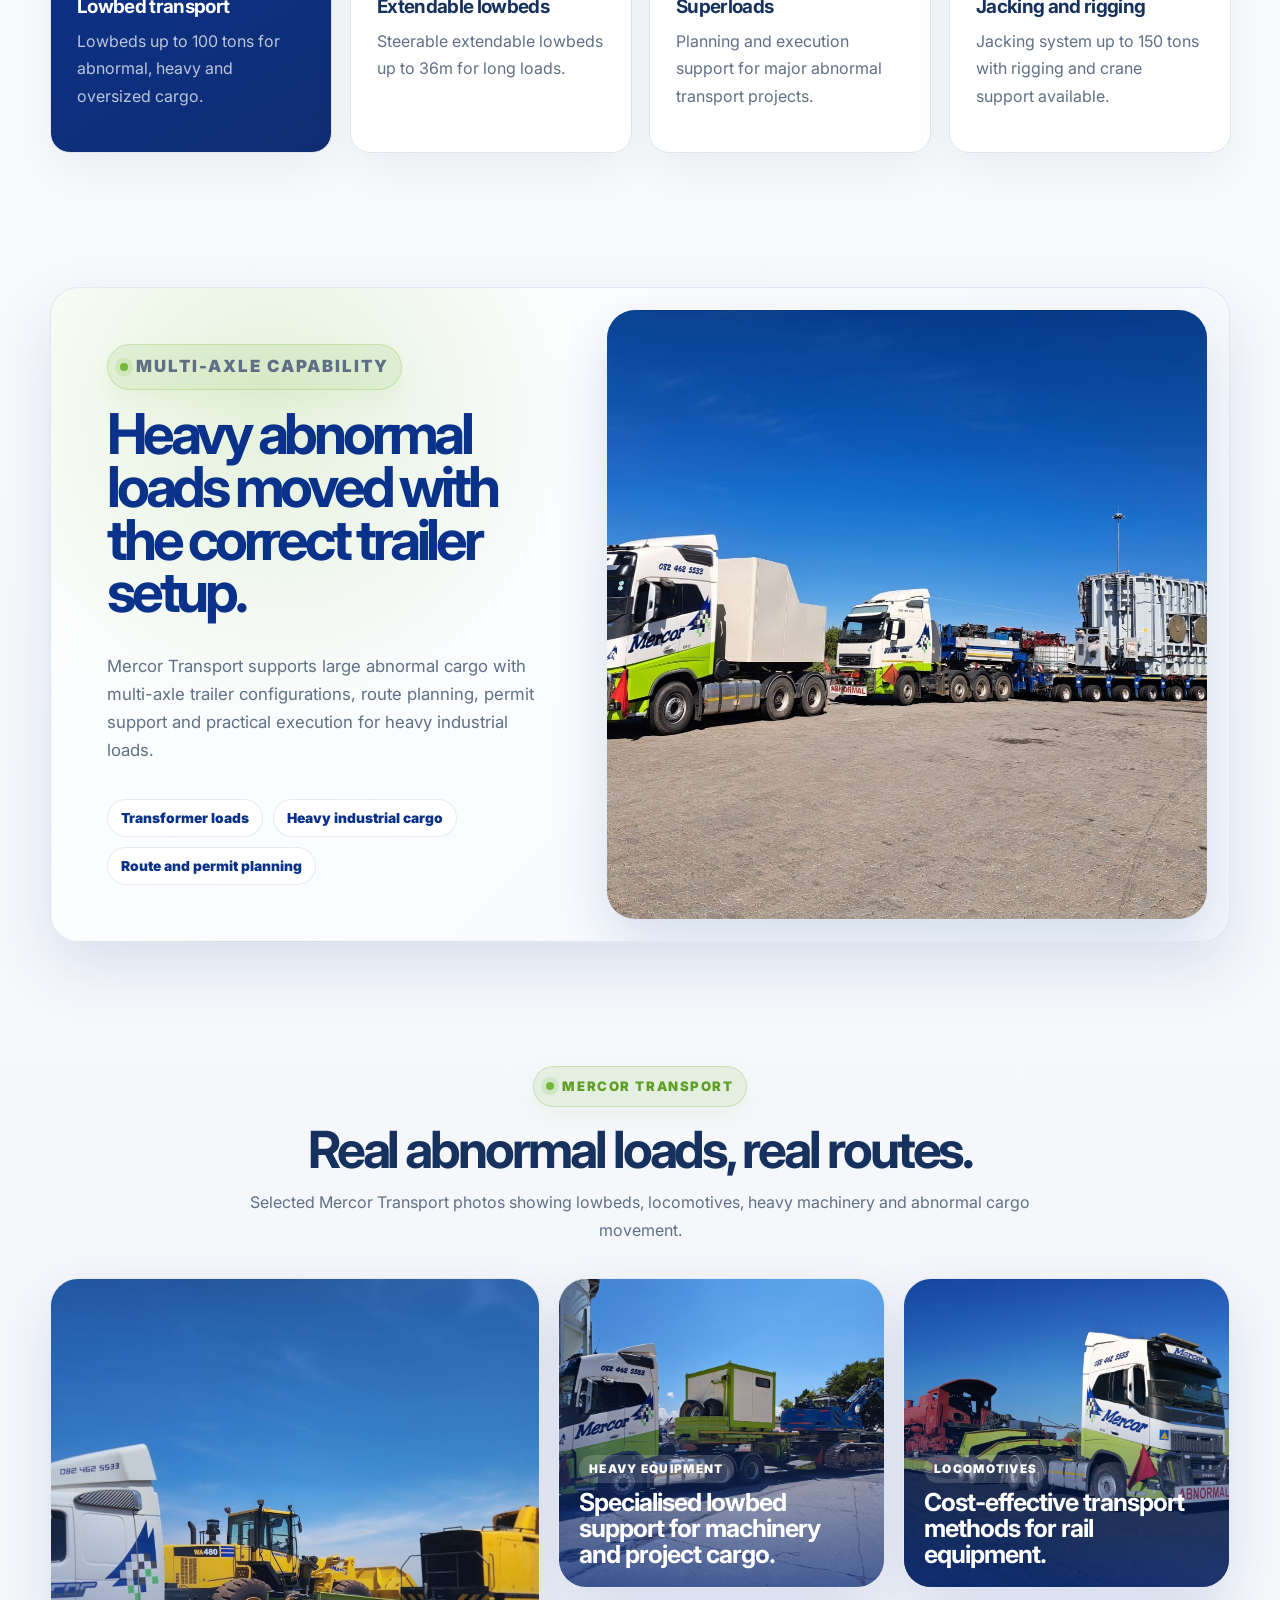
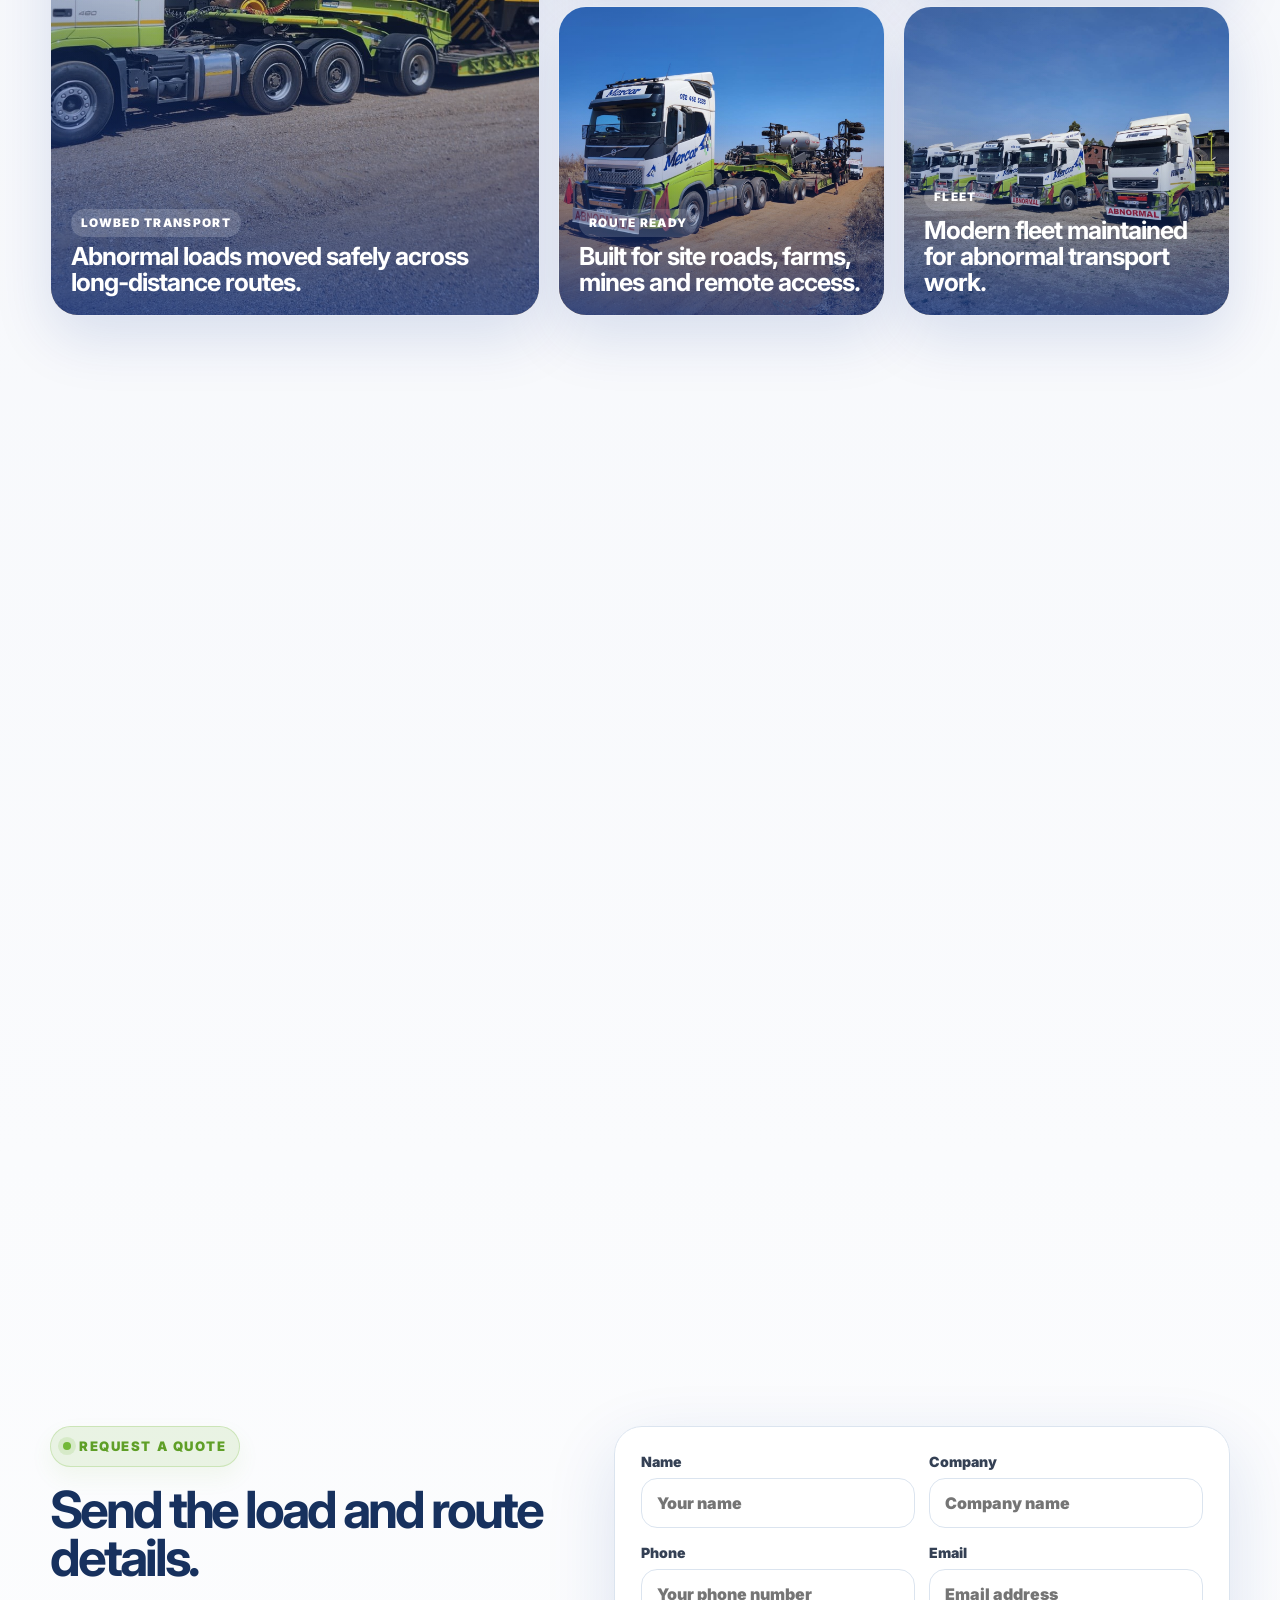
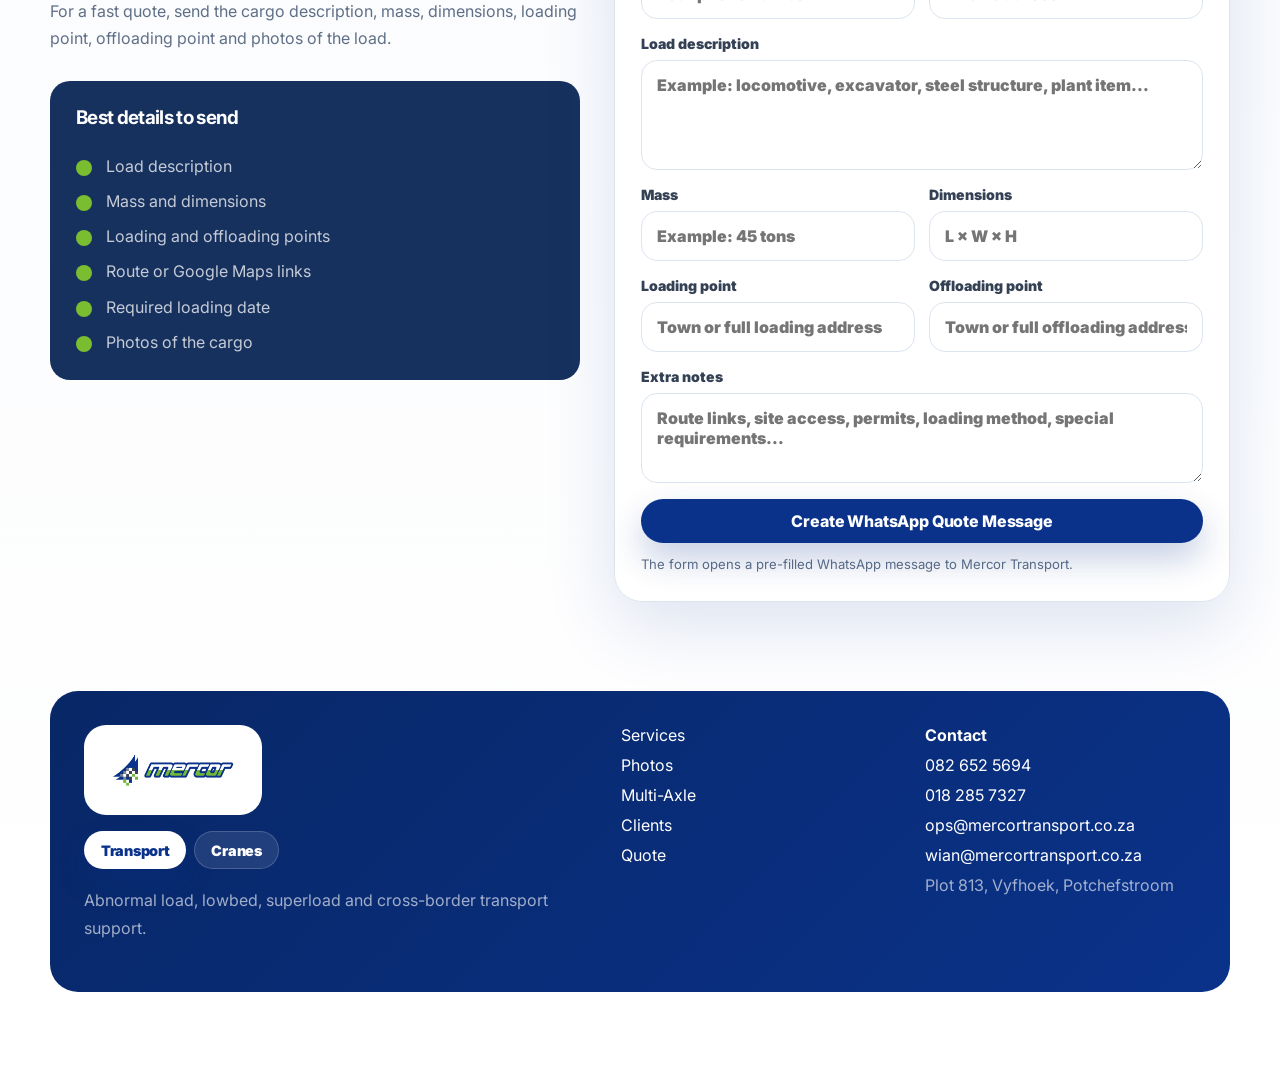
==== commit e587d679: "Add files via upload" ====
--- a/styles.css
+++ b/styles.css
@@ -3743,3 +3743,55 @@
     max-width: calc(100vw - 24px);
   }
 }
+
+
+/* V38: Job Gallery. Scoped to the Cranes page; preserves the original hero and site layout. */
+.page-cranes .job-gallery-section { position: relative; padding-top: clamp(70px, 7vw, 110px); }
+.page-cranes .job-gallery-section .gallery-legacy-anchor { display: block; position: relative; top: -12px; width: 1px; height: 1px; }
+.page-cranes .job-gallery-section .section-heading { max-width: 780px; margin-bottom: 35px; }
+.page-cranes .job-gallery-grid { display: grid; grid-template-columns: repeat(4, minmax(0, 1fr)); gap: 16px; align-items: stretch; }
+.page-cranes .job-gallery-card { border: 1px solid rgba(17,44,98,.14); border-radius: 18px; overflow: hidden; background: #fff; cursor: zoom-in; padding: 0; display: flex; flex-direction: column; min-width: 0; text-align: left; box-shadow: 0 6px 22px rgba(18,48,93,.06); color: #17315d; transition: box-shadow .2s ease, transform .2s ease, border-color .2s ease; font: inherit; }
+.page-cranes .job-gallery-card:hover { transform: translateY(-4px); box-shadow: 0 15px 38px rgba(18,48,93,.16); border-color: rgba(100,174,49,.5); }
+.page-cranes .job-gallery-card:focus-visible { outline: 3px solid #77bc38; outline-offset: 3px; }
+.page-cranes .job-gallery-image-wrap { overflow: hidden; display: block; width: 100%; aspect-ratio: 1.18; background: #edf1f6; }
+.page-cranes .job-gallery-image-wrap img { display: block; width: 100%; height: 100%; object-fit: cover; object-position: center 50%; transition: transform .35s ease; }
+.page-cranes .job-gallery-card:hover img { transform: scale(1.04); }
+.page-cranes .job-gallery-featured { grid-column: span 2; }
+.page-cranes .job-gallery-featured .job-gallery-image-wrap { aspect-ratio: 1.8; }
+.page-cranes .job-gallery-featured .job-gallery-image-wrap img { object-position: center 51%; }
+.page-cranes .job-gallery-caption { display: flex; flex-direction: column; align-items: flex-start; gap: 5px; padding: 16px 18px 18px; flex: 1; }
+.page-cranes .job-gallery-category { display: inline-block; font-size: 11px; text-transform: uppercase; letter-spacing: .09em; font-weight: 800; color: #477f29; }
+.page-cranes .job-gallery-caption strong { font-size: 16px; line-height: 1.4; color: #10377c; }
+.page-cranes .job-gallery-featured .job-gallery-caption strong { font-size: 20px; }
+.page-cranes .job-gallery-open { font-size: 12px; font-weight: 700; color: #427a30; margin-top: auto; padding-top: 6px; }
+.page-cranes .job-gallery-open span { margin-left: 4px; }
+.page-cranes .job-gallery-lightbox { width: min(96vw, 1040px); max-width: 1040px; max-height: 94vh; border: 0; border-radius: 15px; padding: 0; background: #fff; color: #15346b; box-shadow: 0 20px 90px rgba(0,0,0,.45); }
+.page-cranes .job-gallery-lightbox::backdrop { background: rgba(5,17,41,.88); }
+.page-cranes .job-gallery-lightbox-inner { position: relative; display: flex; flex-direction: column; align-items: center; }
+.page-cranes .job-gallery-lightbox img { width: auto; height: auto; max-width: 100%; max-height: calc(94vh - 100px); object-fit: contain; display: block; }
+.page-cranes .job-gallery-close { position: absolute; z-index: 2; top: 10px; right: 12px; width: 38px; height: 38px; border: 0; border-radius: 50%; color: #fff; font-size: 30px; background: rgba(9,31,65,.8); cursor: pointer; display: grid; place-items: center; line-height: 1; }
+.page-cranes .job-gallery-close:focus-visible { outline: 3px solid #77bc38; outline-offset: 2px; }
+.page-cranes .job-gallery-lightbox-info { padding: 15px 23px 19px; width: 100%; box-sizing: border-box; }
+.page-cranes .job-gallery-lightbox-info strong { font-size: 18px; color: #0b327a; }
+.page-cranes .job-gallery-lightbox-info p { font-size: 13px; line-height: 1.5; color: #54637d; margin: 4px 0 0; }
+@media (max-width: 1020px) {
+  .page-cranes .job-gallery-grid { grid-template-columns: repeat(2,minmax(0,1fr)); }
+  .page-cranes .job-gallery-featured .job-gallery-image-wrap { aspect-ratio: 1.5; }
+}
+@media (max-width: 620px) {
+  .page-cranes .job-gallery-grid { gap: 12px; }
+  .page-cranes .job-gallery-card { border-radius: 12px; }
+  .page-cranes .job-gallery-featured { grid-column: span 1; }
+  .page-cranes .job-gallery-image-wrap,
+  .page-cranes .job-gallery-featured .job-gallery-image-wrap { aspect-ratio: .78; }
+  .page-cranes .job-gallery-caption { padding: 11px 12px 14px; }
+  .page-cranes .job-gallery-category { font-size: 9px; line-height: 1.3; }
+  .page-cranes .job-gallery-caption strong,
+  .page-cranes .job-gallery-featured .job-gallery-caption strong { font-size: 13px; line-height: 1.3; }
+  .page-cranes .job-gallery-open { font-size: 11px; }
+  .page-cranes .job-gallery-lightbox { width: 98vw; max-height: 91vh; }
+  .page-cranes .job-gallery-lightbox img { max-height: calc(91vh - 90px); }
+}
+@media (prefers-reduced-motion: reduce) {
+  .page-cranes .job-gallery-card, .page-cranes .job-gallery-image-wrap img { transition: none; }
+}
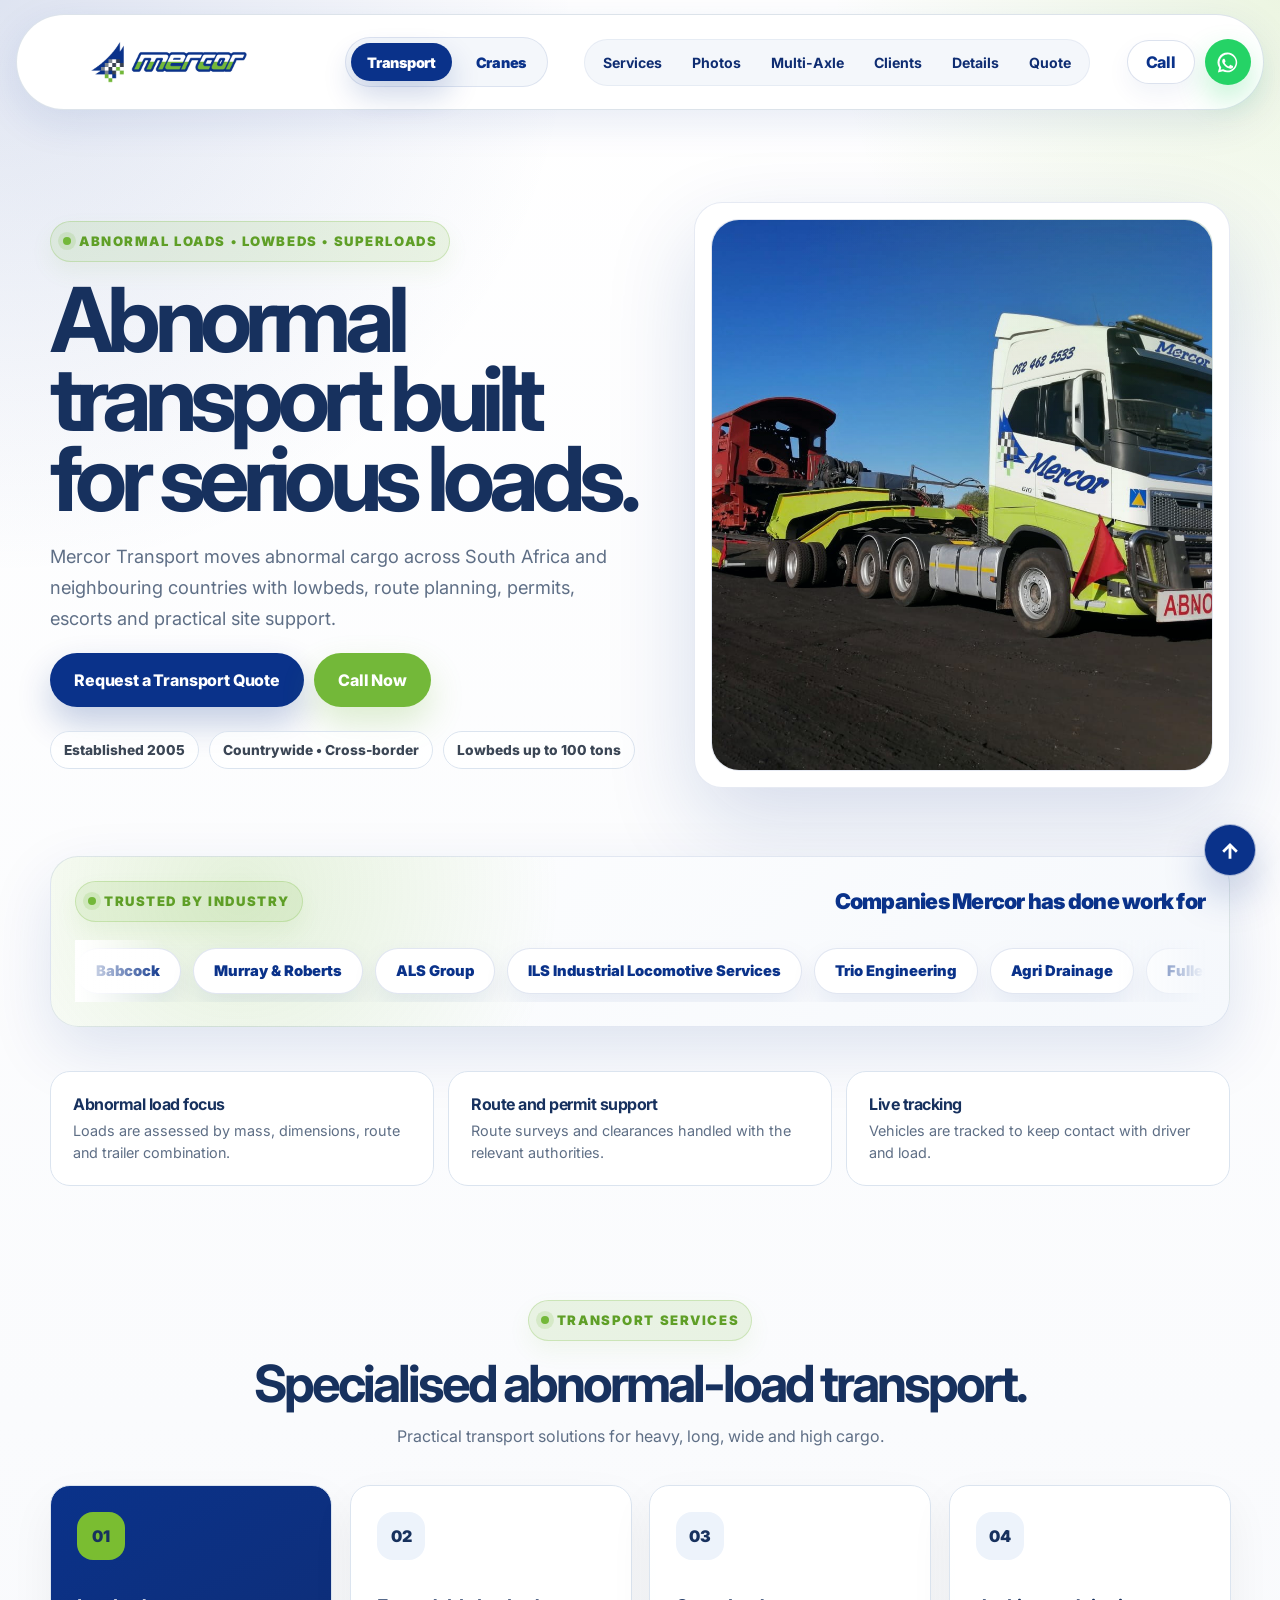
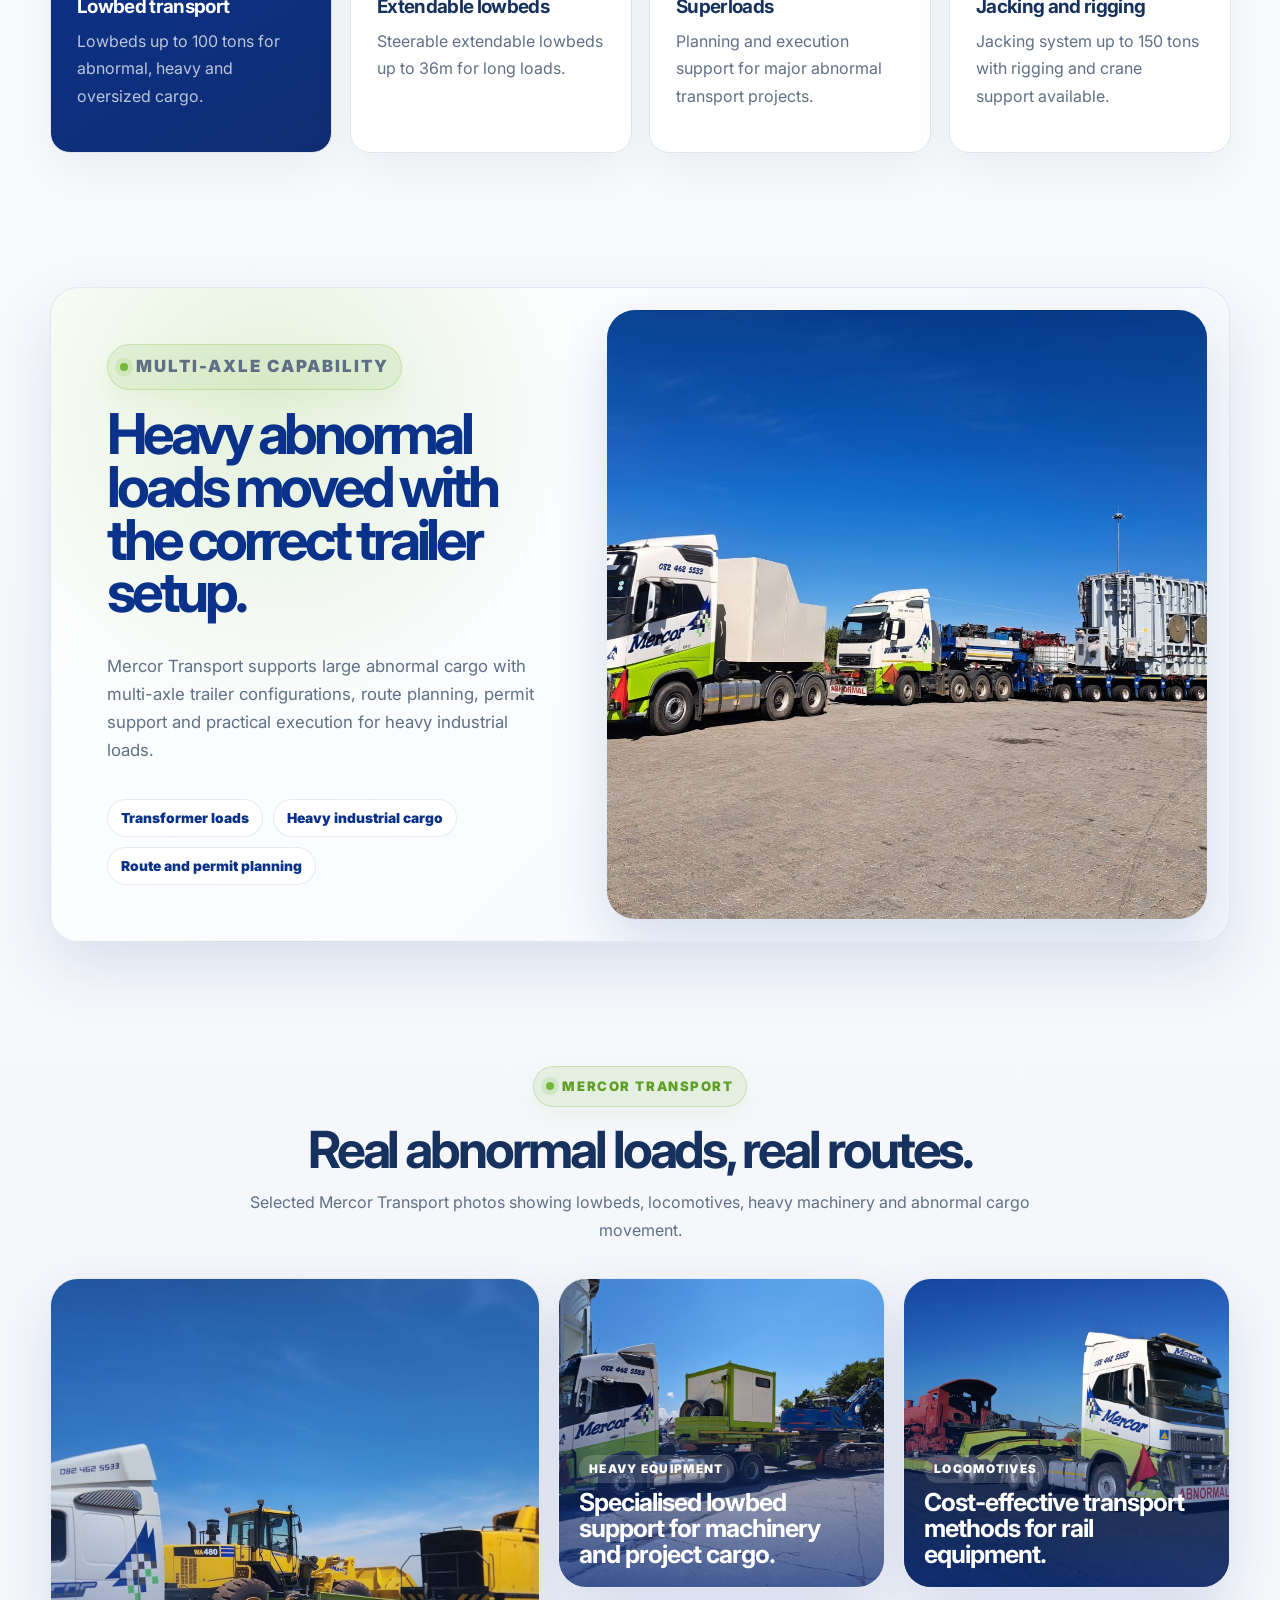
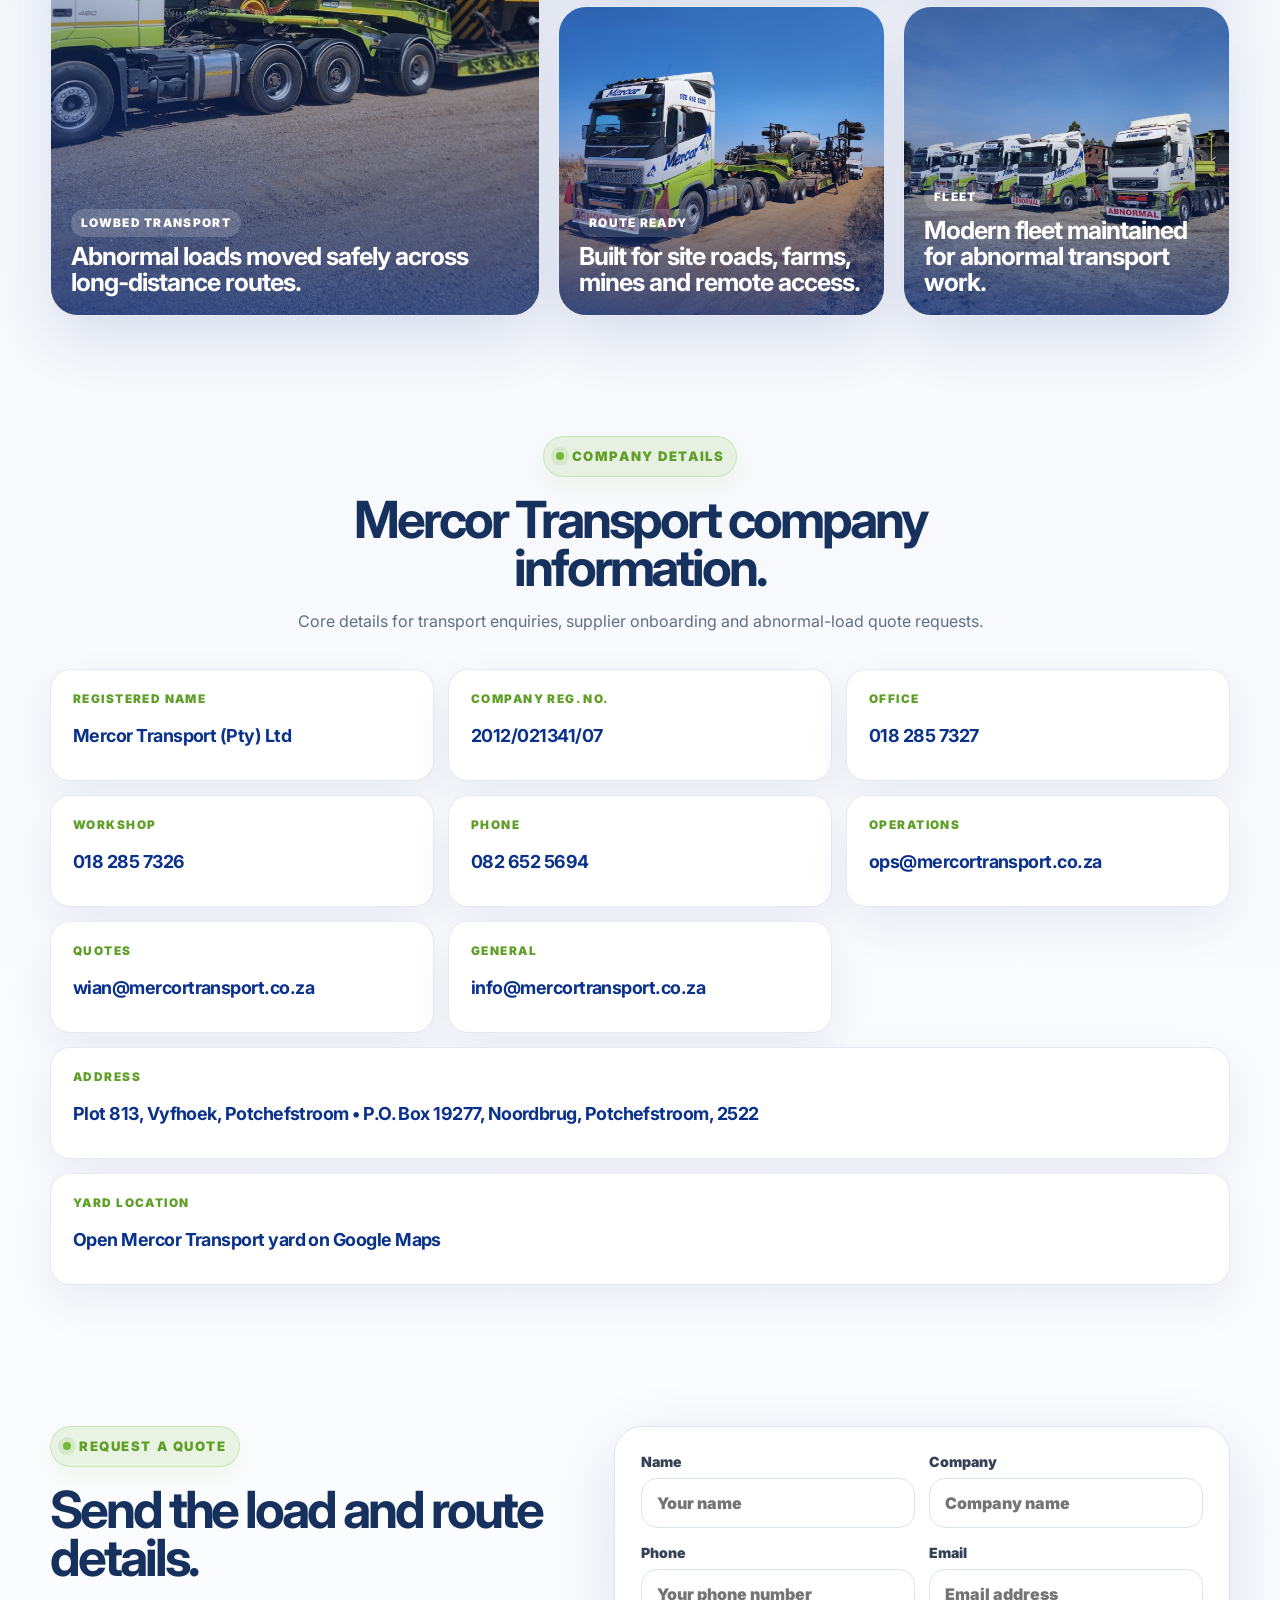
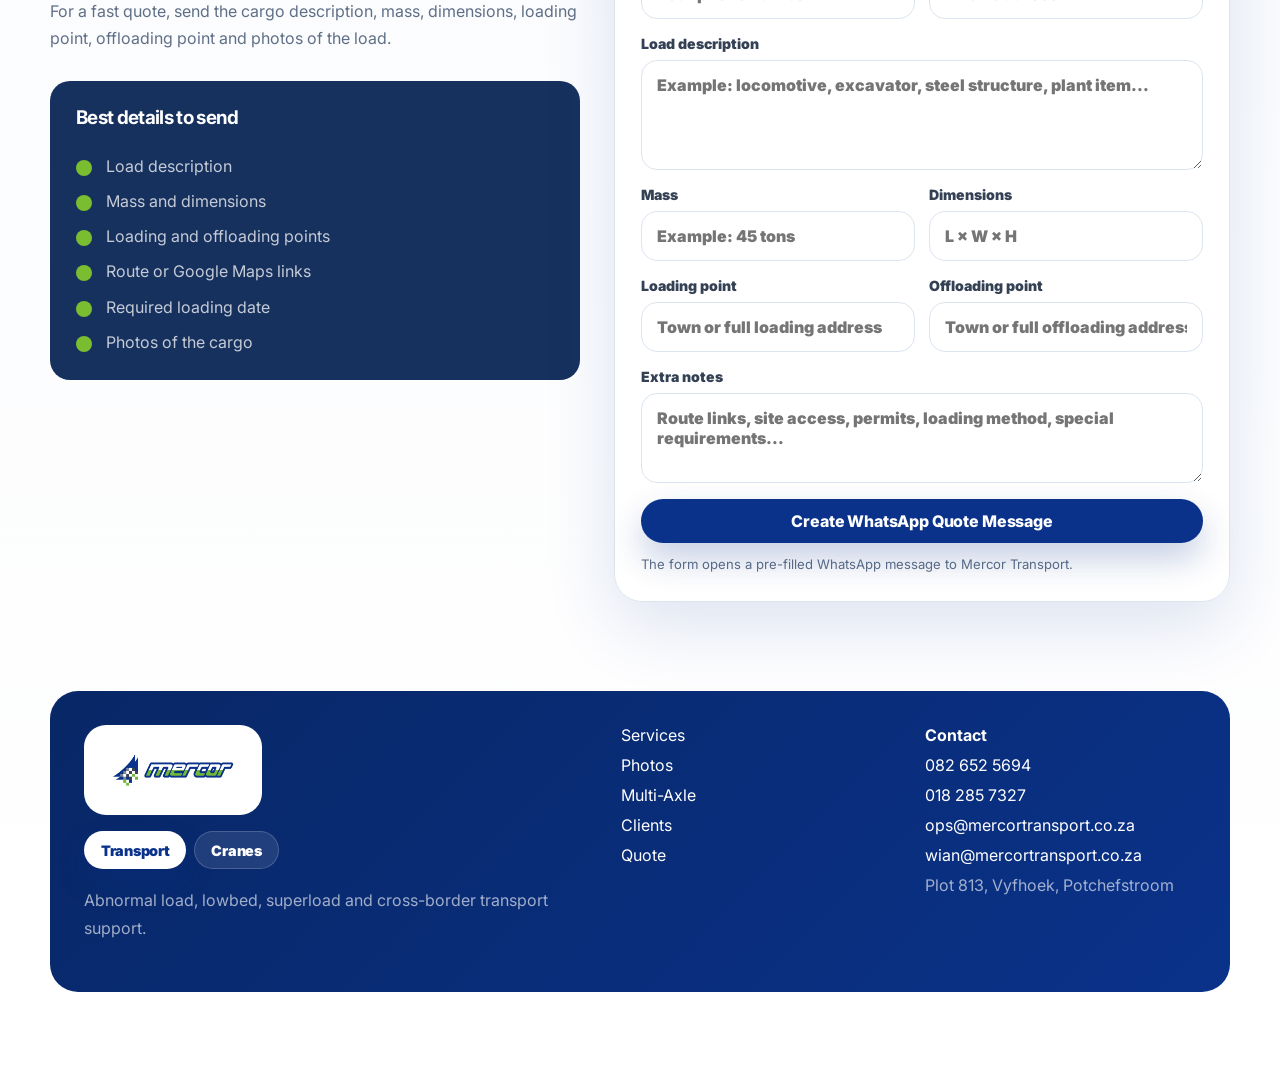
==== commit 5dbd2af4: "Add files via upload" ====
--- a/index.html
+++ b/index.html
@@ -1,6 +1,15 @@
 <!DOCTYPE html>
 <html lang="en">
 <head>
+  <!-- Google Ads tag (retained from last successfully published site) -->
+  <script async src="https://www.googletagmanager.com/gtag/js?id=AW-18289359007"></script>
+  <script>
+    window.dataLayer = window.dataLayer || [];
+    function gtag(){dataLayer.push(arguments);}
+    gtag('js', new Date());
+    gtag('config', 'AW-18289359007');
+  </script>
+
   <meta charset="UTF-8" />
   <meta name="viewport" content="width=device-width, initial-scale=1.0, maximum-scale=1.0, user-scalable=no, viewport-fit=cover" />
   <title>Mercor Transport | Abnormal Load & Lowbed Transport South Africa</title>
